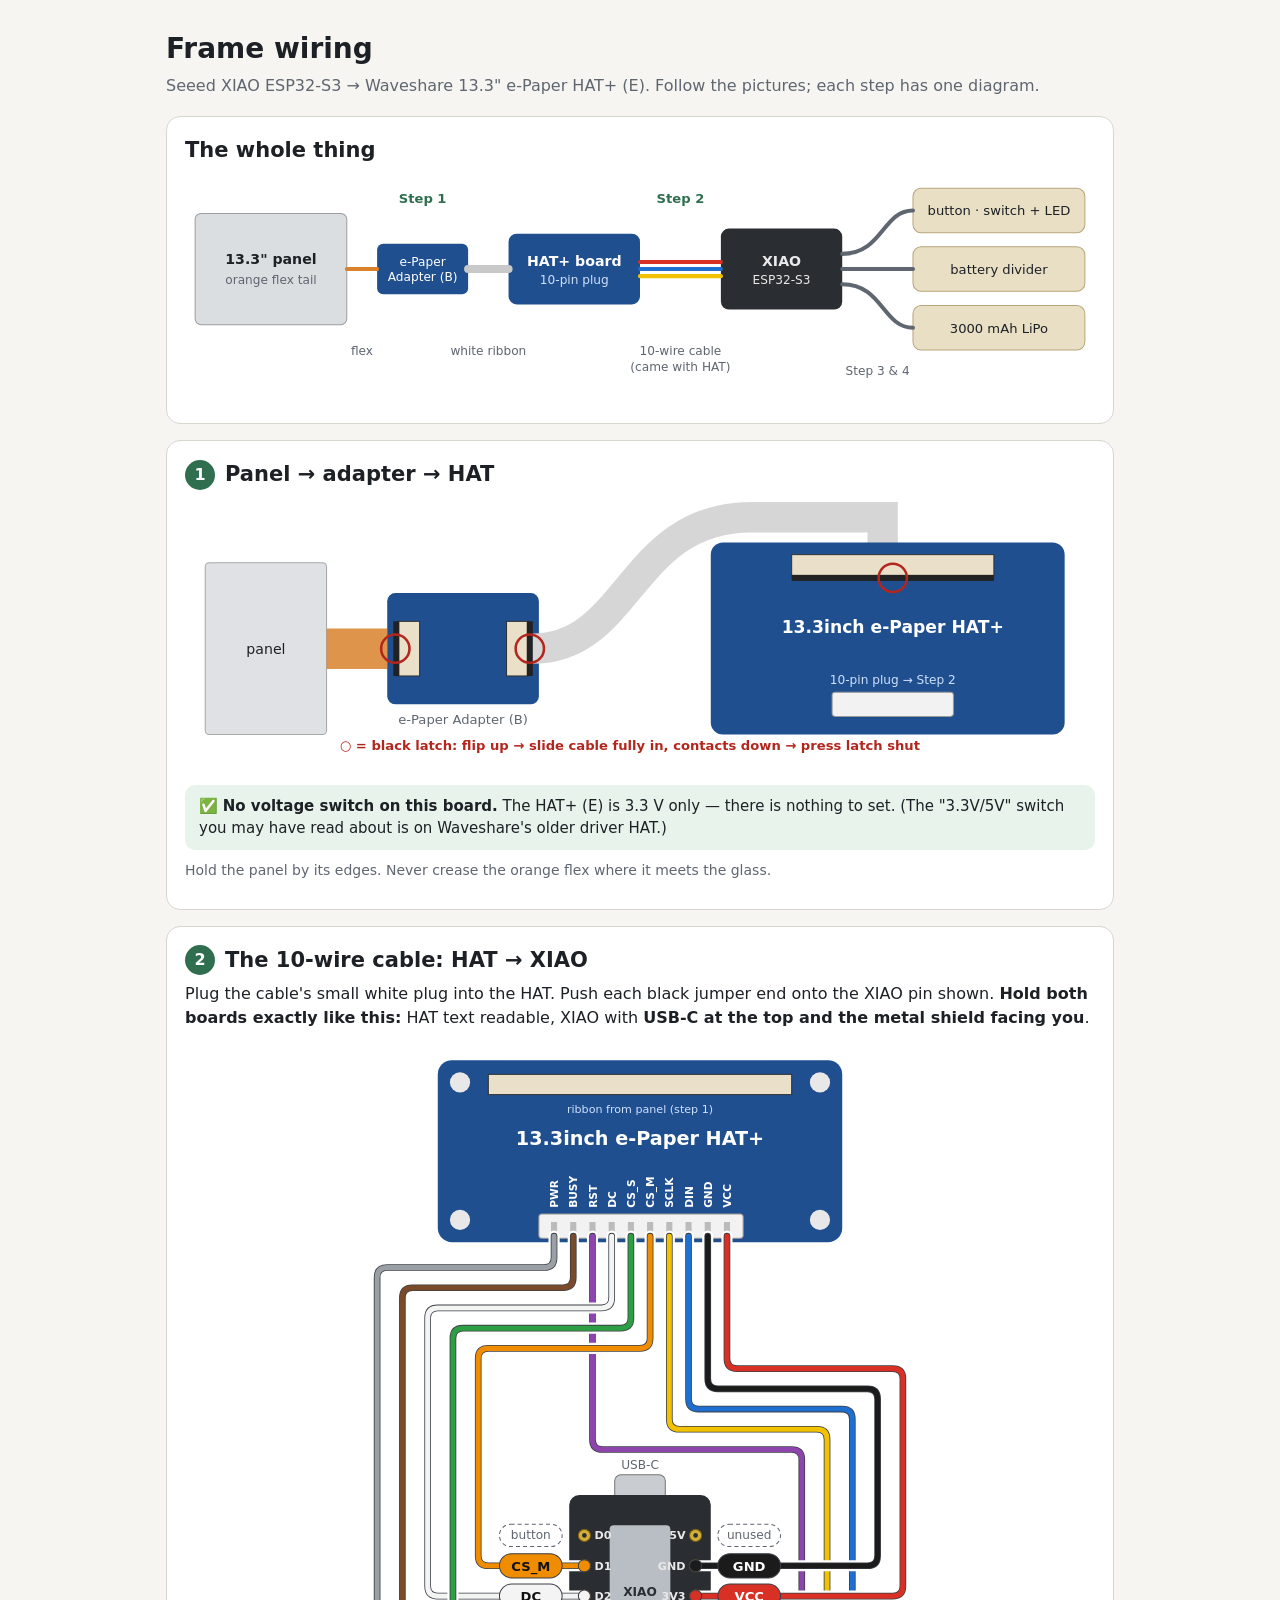
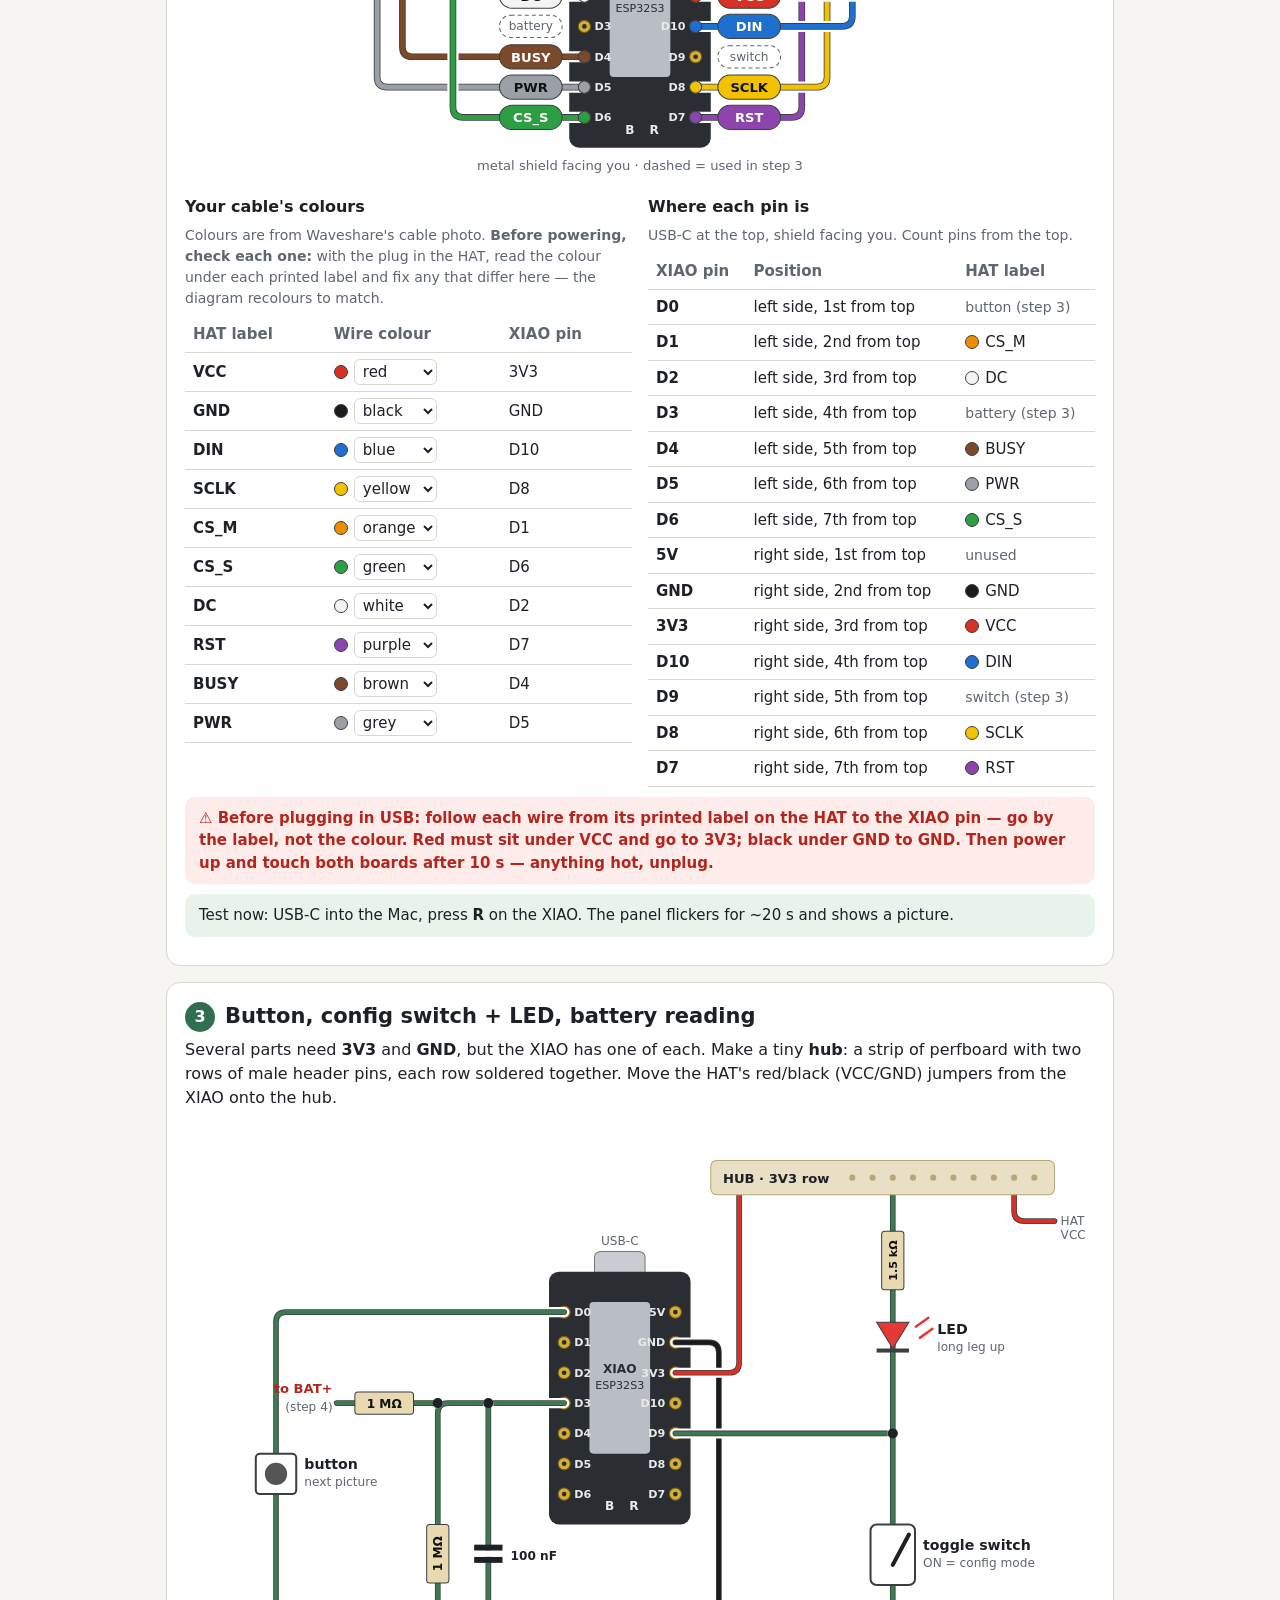
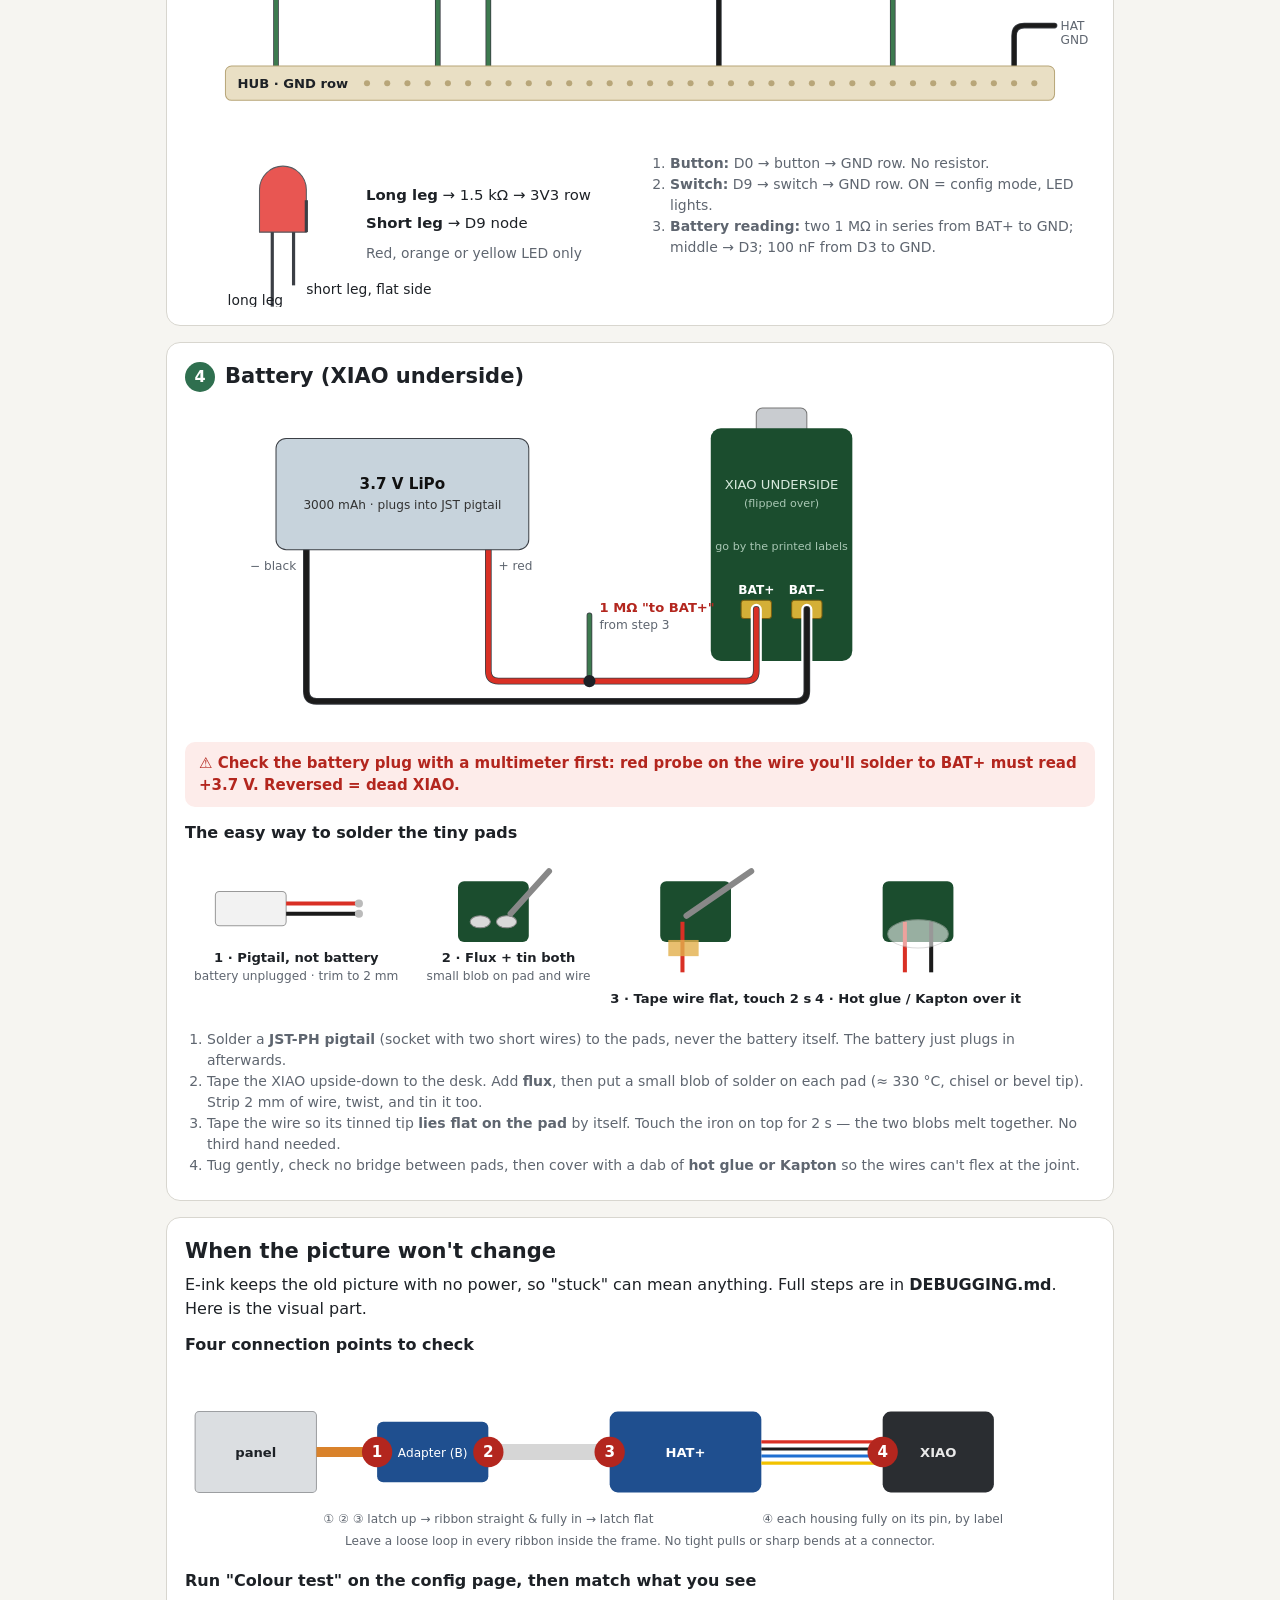
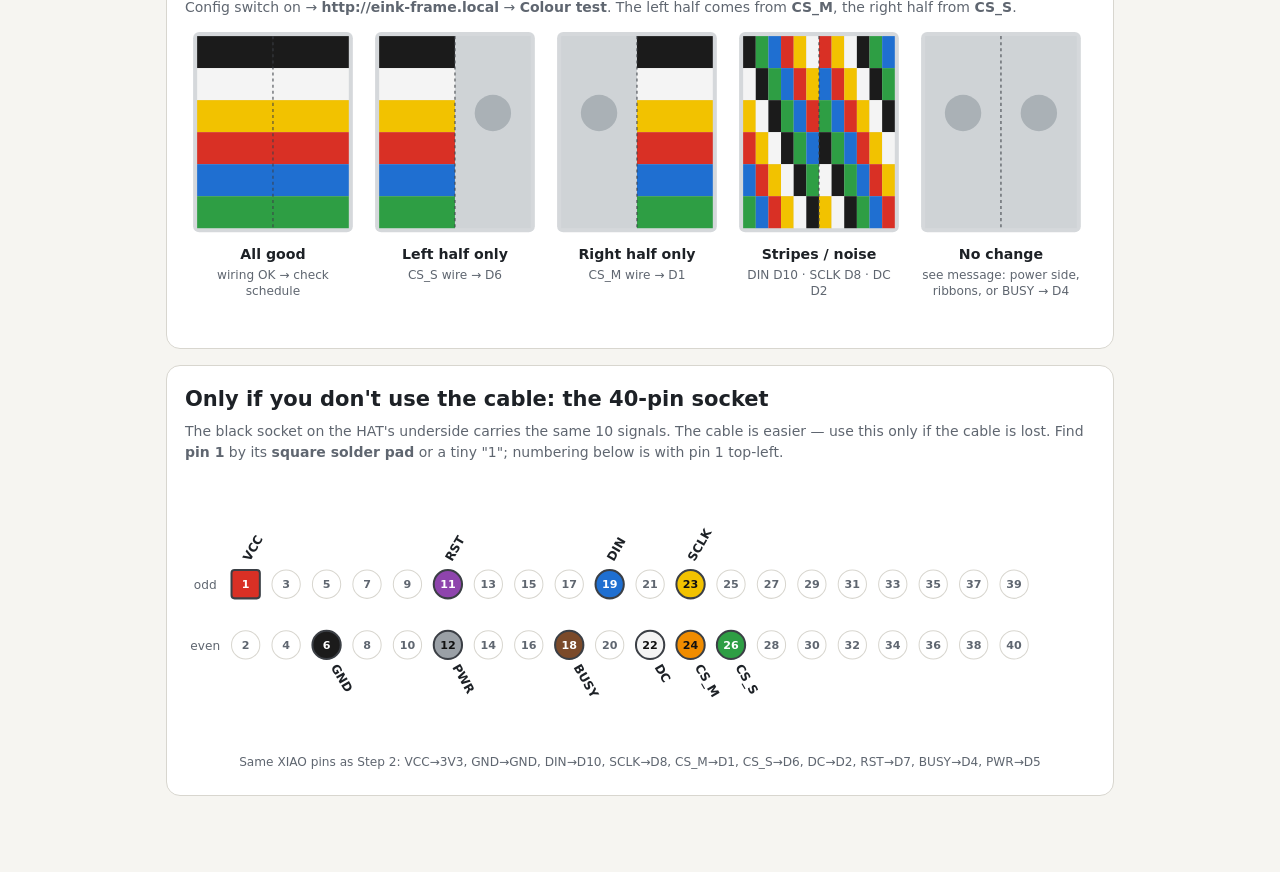
==== wiring.html @ 09414648 "Add firmware and guides to the repository The repository now holds the whole project: the ESP32-S3 f" ====
<!doctype html>
<html lang="en">
<head>
<meta charset="utf-8">
<meta name="viewport" content="width=device-width, initial-scale=1">
<title>Frame Wiring Guide</title>
<style>
:root{
  --bg:#f6f5f1; --card:#fff; --text:#1d2126; --muted:#5f6670; --line:#d8d6cf;
  --pcb:#2a2d31; --pcbtext:#e9e9e9; --hat:#1f4f8f; --hatline:#5d8ccc; --shield:#b9bec4;
  --halo:#fff; --edge:#3b3f45; --accent:#2f6f4f; --warn:#b3261e; --warnbg:#fdecea; --okbg:#e8f3ec;
  --hub:#e9dfc4; --hubline:#b8a679;
}
@media (prefers-color-scheme:dark){:root:not([data-theme="light"]){
  --bg:#141619; --card:#1d2024; --text:#e8e6e1; --muted:#a1a7ae; --line:#353a40;
  --pcb:#0e0f11; --pcbtext:#d8d8d8; --hat:#1c4a86; --hatline:#6f9bd6; --shield:#8f959c;
  --halo:#1d2024; --edge:#c9ccd1; --accent:#79c79a; --warn:#f2a49d; --warnbg:#3a1f1d; --okbg:#1c2e23;
  --hub:#3a3426; --hubline:#8a7b55;
}}
*{box-sizing:border-box}
body{margin:0;background:var(--bg);color:var(--text);font:16px/1.5 system-ui,-apple-system,"Segoe UI",sans-serif}
main{max-width:980px;margin:0 auto;padding:20px 16px 60px}
h1{font-size:28px;margin:8px 0 4px}
h2{font-size:21px;margin:0 0 6px;display:flex;gap:10px;align-items:center}
.step{display:inline-grid;place-items:center;width:30px;height:30px;border-radius:50%;background:var(--accent);color:var(--card);font-size:16px;flex:none}
.lead{color:var(--muted);margin:0 0 18px}
section{background:var(--card);border:1px solid var(--line);border-radius:14px;padding:18px;margin:16px 0}
section>p{margin:4px 0 10px}
svg{width:100%;height:auto;display:block}
svg text{font-family:inherit}
.note{border-radius:10px;padding:10px 14px;margin:10px 0;font-size:15px}
.ok{background:var(--okbg)}
.warn{background:var(--warnbg);color:var(--warn);font-weight:600}
table{border-collapse:collapse;width:100%;font-size:15px}
th,td{text-align:left;padding:6px 8px;border-bottom:1px solid var(--line)}
th{color:var(--muted);font-weight:600}
.sw{display:inline-block;width:14px;height:14px;border-radius:50%;vertical-align:-2px;margin-right:6px;border:1px solid var(--edge)}
select{font:inherit;color:inherit;background:var(--card);border:1px solid var(--line);border-radius:6px;padding:2px 4px}
.grid2{display:grid;grid-template-columns:1fr 1fr;gap:16px}
@media (max-width:720px){.grid2{grid-template-columns:1fr}}
.small{font-size:14px;color:var(--muted)}
ol{margin:6px 0;padding-left:22px}
.pos{white-space:nowrap}
</style>
</head>
<body><main>

<h1>Frame wiring</h1>
<p class="lead">Seeed XIAO ESP32-S3 → Waveshare 13.3" e-Paper HAT+ (E). Follow the pictures; each step has one diagram.</p>

<!-- ============ OVERVIEW ============ -->
<section>
<h2>The whole thing</h2>
<svg viewBox="0 0 900 230" role="img" aria-label="Block diagram: panel, adapter, ribbon, HAT, cable, XIAO, extras, battery">
  <g font-size="14" text-anchor="middle">
    <rect x="10" y="40" width="150" height="110" rx="6" fill="var(--shield)" opacity=".5" stroke="var(--edge)"/>
    <text x="85" y="90" fill="var(--text)" font-weight="600">13.3" panel</text>
    <text x="85" y="110" fill="var(--muted)" font-size="12">orange flex tail</text>
    <rect x="190" y="70" width="90" height="50" rx="6" fill="var(--hat)"/>
    <text x="235" y="92" fill="#fff" font-size="12">e-Paper</text><text x="235" y="107" fill="#fff" font-size="12">Adapter (B)</text>
    <rect x="320" y="60" width="130" height="70" rx="8" fill="var(--hat)"/>
    <text x="385" y="92" fill="#fff" font-weight="600">HAT+ board</text>
    <text x="385" y="110" fill="#cfe0ff" font-size="12">10-pin plug</text>
    <rect x="530" y="55" width="120" height="80" rx="8" fill="var(--pcb)"/>
    <text x="590" y="92" fill="var(--pcbtext)" font-weight="600">XIAO</text>
    <text x="590" y="110" fill="var(--pcbtext)" font-size="12">ESP32-S3</text>
    <rect x="720" y="15" width="170" height="44" rx="8" fill="var(--hub)" stroke="var(--hubline)"/>
    <text x="805" y="42" fill="var(--text)" font-size="13">button · switch + LED</text>
    <rect x="720" y="73" width="170" height="44" rx="8" fill="var(--hub)" stroke="var(--hubline)"/>
    <text x="805" y="100" fill="var(--text)" font-size="13">battery divider</text>
    <rect x="720" y="131" width="170" height="44" rx="8" fill="var(--hub)" stroke="var(--hubline)"/>
    <text x="805" y="158" fill="var(--text)" font-size="13">3000 mAh LiPo</text>
  </g>
  <g stroke-width="4" fill="none" stroke-linecap="round">
    <path d="M160 95 H190" stroke="#d9822b"/>
    <path d="M280 95 H320" stroke="#c9c9c9" stroke-width="8"/>
    <path d="M450 88 H530" stroke="#d93025"/><path d="M450 95 H530" stroke="#1f6fd1"/><path d="M450 102 H530" stroke="#f2c200"/>
    <path d="M650 80 C690 80 690 37 720 37" stroke="var(--muted)"/>
    <path d="M650 95 H720" stroke="var(--muted)"/>
    <path d="M650 110 C690 110 690 153 720 153" stroke="var(--muted)"/>
  </g>
  <g font-size="12" fill="var(--muted)" text-anchor="middle">
    <text x="175" y="180">flex</text><text x="300" y="180">white ribbon</text>
    <text x="490" y="180">10-wire cable</text><text x="490" y="196">(came with HAT)</text>
    <text x="685" y="200">Step 3 &amp; 4</text>
  </g>
  <g font-size="13" fill="var(--accent)" font-weight="600" text-anchor="middle">
    <text x="235" y="30">Step 1</text><text x="490" y="30">Step 2</text>
  </g>
</svg>
</section>

<!-- ============ STEP 1 ============ -->
<section>
<h2><span class="step">1</span>Panel → adapter → HAT</h2>
<svg viewBox="0 -25 900 275" role="img" aria-label="Ribbon connections and latch">
  <!-- panel tail -->
  <rect x="20" y="40" width="120" height="170" rx="4" fill="var(--shield)" opacity=".45" stroke="var(--edge)"/>
  <text x="80" y="130" text-anchor="middle" font-size="14" fill="var(--text)">panel</text>
  <path d="M140 105 h60 v40 h-60" fill="#d9822b" opacity=".85"/>
  <!-- adapter -->
  <rect x="200" y="70" width="150" height="110" rx="8" fill="var(--hat)"/>
  <rect x="210" y="98" width="22" height="54" fill="#eadfc8" stroke="#333"/><rect x="206" y="98" width="6" height="54" fill="#222"/>
  <rect x="318" y="98" width="22" height="54" fill="#eadfc8" stroke="#333"/><rect x="338" y="98" width="6" height="54" fill="#222"/>
  <text x="275" y="200" text-anchor="middle" font-size="13" fill="var(--muted)">e-Paper Adapter (B)</text>
  <!-- ribbon -->
  <path d="M344 125 C440 125 440 -5 560 -5 H690 V34" stroke="#d6d6d6" stroke-width="30" fill="none"/>
  
  <!-- HAT -->
  <rect x="520" y="20" width="350" height="190" rx="12" fill="var(--hat)"/>
  <rect x="600" y="32" width="200" height="22" fill="#eadfc8" stroke="#333"/><rect x="600" y="52" width="200" height="6" fill="#222"/>
  <text x="700" y="110" text-anchor="middle" fill="#fff" font-size="17" font-weight="600">13.3inch e-Paper HAT+</text>
  <rect x="640" y="168" width="120" height="24" rx="3" fill="#f2f2f2" stroke="#999"/>
  <text x="700" y="160" text-anchor="middle" fill="#cfe0ff" font-size="12">10-pin plug → Step 2</text>
  <!-- callouts -->
  <g font-size="13" fill="var(--text)">
    <circle cx="208" cy="125" r="14" fill="none" stroke="var(--warn)" stroke-width="2.5"/>
    <circle cx="341" cy="125" r="14" fill="none" stroke="var(--warn)" stroke-width="2.5"/>
    <circle cx="700" cy="55" r="14" fill="none" stroke="var(--warn)" stroke-width="2.5"/>
    <text x="440" y="225" text-anchor="middle" fill="var(--warn)" font-weight="600">○ = black latch: flip up → slide cable fully in, contacts down → press latch shut</text>
  </g>
</svg>
<div class="note ok">✅ <b>No voltage switch on this board.</b> The HAT+ (E) is 3.3 V only — there is nothing to set. (The "3.3V/5V" switch you may have read about is on Waveshare's older driver HAT.)</div>
<p class="small">Hold the panel by its edges. Never crease the orange flex where it meets the glass.</p>
</section>

<!-- ============ STEP 2 ============ -->
<section>
<h2><span class="step">2</span>The 10-wire cable: HAT → XIAO</h2>
<p>Plug the cable's small white plug into the HAT. Push each black jumper end onto the XIAO pin shown. <b>Hold both boards exactly like this:</b> HAT text readable, XIAO with <b>USB-C at the top and the metal shield facing you</b>.</p>
<svg id="main" viewBox="0 0 900 735" role="img" aria-label="Wiring diagram from HAT 10-pin plug to XIAO pins"></svg>

<div class="grid2" style="margin-top:12px">
<div>
<h3 style="margin:0 0 6px;font-size:16px">Your cable's colours</h3>
<p class="small" style="margin:0 0 8px">Colours are from Waveshare's cable photo. <b>Before powering, check each one:</b> with the plug in the HAT, read the colour under each printed label and fix any that differ here — the diagram recolours to match.</p>
<table id="colors"><thead><tr><th>HAT label</th><th>Wire colour</th><th>XIAO pin</th></tr></thead><tbody></tbody></table>
</div>
<div>
<h3 style="margin:0 0 6px;font-size:16px">Where each pin is</h3>
<p class="small" style="margin:0 0 8px">USB-C at the top, shield facing you. Count pins from the top.</p>
<table id="where"><thead><tr><th>XIAO pin</th><th>Position</th><th>HAT label</th></tr></thead><tbody></tbody></table>
</div>
</div>
<div class="note warn">⚠️ Before plugging in USB: follow each wire from its <b>printed label on the HAT</b> to the XIAO pin — go by the label, not the colour. Red must sit under <b>VCC</b> and go to <b>3V3</b>; black under <b>GND</b> to <b>GND</b>. Then power up and touch both boards after 10 s — anything hot, unplug.</div>
<div class="note ok">Test now: USB-C into the Mac, press <b>R</b> on the XIAO. The panel flickers for ~20 s and shows a picture.</div>
</section>

<!-- ============ STEP 3 ============ -->
<section>
<h2><span class="step">3</span>Button, config switch + LED, battery reading</h2>
<p>Several parts need <b>3V3</b> and <b>GND</b>, but the XIAO has one of each. Make a tiny <b>hub</b>: a strip of perfboard with two rows of male header pins, each row soldered together. Move the HAT's red/black (VCC/GND) jumpers from the XIAO onto the hub.</p>
<svg id="extras" viewBox="0 0 900 620" role="img" aria-label="Button, switch, LED and battery divider wiring"></svg>
<div class="grid2">
<svg viewBox="0 0 420 150" role="img" aria-label="LED legs">
  <g transform="translate(40 20)">
    <path d="M30 20 a22 22 0 0 1 44 0 v40 h-44z" fill="#e53935" opacity=".85" stroke="var(--edge)"/>
    <path d="M74 30 v30" stroke="var(--edge)" stroke-width="3"/>
    <path d="M42 60 v70" stroke="var(--edge)" stroke-width="3"/><path d="M62 60 v50" stroke="var(--edge)" stroke-width="3"/>
    <text x="0" y="128" font-size="13" fill="var(--text)">long leg</text>
    <text x="74" y="118" font-size="13" fill="var(--text)">short leg, flat side</text>
    <text x="130" y="30" font-size="14" fill="var(--text)"><tspan font-weight="700">Long leg</tspan> → 1.5 kΩ → 3V3 row</text>
    <text x="130" y="56" font-size="14" fill="var(--text)"><tspan font-weight="700">Short leg</tspan> → D9 node</text>
    <text x="130" y="84" font-size="13" fill="var(--muted)">Red, orange or yellow LED only</text>
  </g>
</svg>
<div class="small">
<ol>
<li><b>Button:</b> D0 → button → GND row. No resistor.</li>
<li><b>Switch:</b> D9 → switch → GND row. ON = config mode, LED lights.</li>
<li><b>Battery reading:</b> two 1 MΩ in series from BAT+ to GND; middle → D3; 100 nF from D3 to GND.</li>
</ol>
</div>
</div>
</section>

<!-- ============ STEP 4 ============ -->
<section>
<h2><span class="step">4</span>Battery (XIAO underside)</h2>
<svg id="battery" viewBox="0 0 900 330" role="img" aria-label="Battery pads on underside"></svg>
<div class="note warn">⚠️ Check the battery plug with a multimeter first: red probe on the wire you'll solder to BAT+ must read +3.7 V. Reversed = dead XIAO.</div>
<h3 style="font-size:16px;margin:14px 0 6px">The easy way to solder the tiny pads</h3>
<svg viewBox="0 0 900 170" role="img" aria-label="Four soldering steps">
  <g font-size="13" text-anchor="middle" fill="var(--text)">
    <!-- 1 pigtail -->
    <rect x="30" y="40" width="70" height="34" rx="4" fill="#f2f2f2" stroke="#999"/>
    <path d="M100 52 H170" stroke="#d93025" stroke-width="4"/><path d="M100 62 H170" stroke="#1b1b1b" stroke-width="4"/>
    <circle cx="172" cy="52" r="4" fill="#bbb"/><circle cx="172" cy="62" r="4" fill="#bbb"/>
    <text x="110" y="110" font-weight="700">1 · Pigtail, not battery</text>
    <text x="110" y="128" fill="var(--muted)" font-size="12">battery unplugged · trim to 2 mm</text>
    <!-- 2 tin -->
    <rect x="270" y="30" width="70" height="60" rx="6" fill="#1b4d2e"/>
    <ellipse cx="292" cy="70" rx="10" ry="6" fill="#d9d9d9" stroke="#888"/><ellipse cx="318" cy="70" rx="10" ry="6" fill="#d9d9d9" stroke="#888"/>
    <path d="M360 20 L322 62" stroke="#888" stroke-width="6" stroke-linecap="round"/>
    <text x="320" y="110" font-weight="700">2 · Flux + tin both</text>
    <text x="320" y="128" fill="var(--muted)" font-size="12">small blob on pad and wire</text>
    <!-- 3 tape + tack -->
    <rect x="470" y="30" width="70" height="60" rx="6" fill="#1b4d2e"/>
    <path d="M492 70 V120" stroke="#d93025" stroke-width="4"/>
    <rect x="478" y="88" width="30" height="16" fill="#e3b04b" opacity=".8"/>
    <path d="M560 20 L496 64" stroke="#888" stroke-width="6" stroke-linecap="round"/>
    <text x="520" y="150" font-weight="700">3 · Tape wire flat, touch 2 s</text>
    <!-- 4 strain relief -->
    <rect x="690" y="30" width="70" height="60" rx="6" fill="#1b4d2e"/>
    <path d="M712 70 V120" stroke="#d93025" stroke-width="4"/><path d="M738 70 V120" stroke="#1b1b1b" stroke-width="4"/>
    <ellipse cx="725" cy="82" rx="30" ry="14" fill="#fff" opacity=".55" stroke="#bbb"/>
    <text x="725" y="150" font-weight="700">4 · Hot glue / Kapton over it</text>
  </g>
</svg>
<ol class="small">
<li>Solder a <b>JST-PH pigtail</b> (socket with two short wires) to the pads, never the battery itself. The battery just plugs in afterwards.</li>
<li>Tape the XIAO upside-down to the desk. Add <b>flux</b>, then put a small blob of solder on each pad (≈ 330 °C, chisel or bevel tip). Strip 2 mm of wire, twist, and tin it too.</li>
<li>Tape the wire so its tinned tip <b>lies flat on the pad</b> by itself. Touch the iron on top for 2 s — the two blobs melt together. No third hand needed.</li>
<li>Tug gently, check no bridge between pads, then cover with a dab of <b>hot glue or Kapton</b> so the wires can't flex at the joint.</li>
</ol>
</section>

<!-- ============ DEBUG ============ -->
<section id="debug">
<h2>When the picture won't change</h2>
<p>E-ink keeps the old picture with no power, so "stuck" can mean anything. Full steps are in <b>DEBUGGING.md</b>. Here is the visual part.</p>

<h3 style="font-size:16px;margin:12px 0 4px">Four connection points to check</h3>
<svg viewBox="0 0 900 190" role="img" aria-label="Connection chain with four numbered check points">
  <g font-size="13" text-anchor="middle">
    <rect x="10" y="50" width="120" height="80" rx="4" fill="var(--shield)" opacity=".5" stroke="var(--edge)"/>
    <text x="70" y="95" fill="var(--text)" font-weight="600">panel</text>
    <path d="M130 90 H190" stroke="#d9822b" stroke-width="10"/>
    <rect x="190" y="60" width="110" height="60" rx="6" fill="var(--hat)"/>
    <text x="245" y="95" fill="#fff" font-size="12">Adapter (B)</text>
    <path d="M300 90 H420" stroke="#d6d6d6" stroke-width="16"/>
    <rect x="420" y="50" width="150" height="80" rx="8" fill="var(--hat)"/>
    <text x="495" y="95" fill="#fff" font-weight="600">HAT+</text>
    <g stroke-width="3"><path d="M570 80 H690" stroke="#d93025"/><path d="M570 87 H690" stroke="#1b1b1b"/><path d="M570 94 H690" stroke="#1f6fd1"/><path d="M570 101 H690" stroke="#f2c200"/></g>
    <rect x="690" y="50" width="110" height="80" rx="8" fill="var(--pcb)"/>
    <text x="745" y="95" fill="var(--pcbtext)" font-weight="600">XIAO</text>
  </g>
  <g font-size="15" font-weight="700" text-anchor="middle" fill="#fff">
    <circle cx="190" cy="90" r="15" fill="var(--warn)"/><text x="190" y="95">1</text>
    <circle cx="300" cy="90" r="15" fill="var(--warn)"/><text x="300" y="95">2</text>
    <circle cx="420" cy="90" r="15" fill="var(--warn)"/><text x="420" y="95">3</text>
    <circle cx="690" cy="90" r="15" fill="var(--warn)"/><text x="690" y="95">4</text>
  </g>
  <g font-size="12" fill="var(--muted)" text-anchor="middle">
    <text x="300" y="160">① ② ③ latch up → ribbon straight &amp; fully in → latch flat</text>
    <text x="690" y="160">④ each housing fully on its pin, by label</text>
    <text x="450" y="182">Leave a loose loop in every ribbon inside the frame. No tight pulls or sharp bends at a connector.</text>
  </g>
</svg>

<h3 style="font-size:16px;margin:16px 0 4px">Run "Colour test" on the config page, then match what you see</h3>
<p class="small" style="margin:0 0 8px">Config switch on → <b>http://eink-frame.local</b> → <b>Colour test</b>. The left half comes from <b>CS_M</b>, the right half from <b>CS_S</b>.</p>
<svg id="testcases" viewBox="0 0 900 300" role="img" aria-label="Colour test outcomes"></svg>
</section>

<!-- ============ 40-pin fallback ============ -->
<section>
<h2>Only if you don't use the cable: the 40-pin socket</h2>
<p class="small">The black socket on the HAT's underside carries the same 10 signals. The cable is easier — use this only if the cable is lost. Find <b>pin 1</b> by its <b>square solder pad</b> or a tiny "1"; numbering below is with pin 1 top-left.</p>
<svg id="gpio" viewBox="0 0 900 300" role="img" aria-label="40-pin header numbering with the 10 used pins"></svg>
</section>

</main>
<script>
const COLORS = {red:'#d93025',black:'#1b1b1b',brown:'#7b4a2a',orange:'#f08c00',yellow:'#f2c200',
  green:'#2e9e44',blue:'#1f6fd1',purple:'#8e44ad',grey:'#9aa0a6',white:'#f4f4f4'};
// HAT plug order left→right as printed on the board
const HAT = ['PWR','BUSY','RST','DC','CS_S','CS_M','SCLK','DIN','GND','VCC'];
const MAP = {PWR:'D5',BUSY:'D4',RST:'D7',DC:'D2',CS_S:'D6',CS_M:'D1',SCLK:'D8',DIN:'D10',GND:'GND',VCC:'3V3'};
const DEFAULT = {VCC:'red',GND:'black',DIN:'blue',SCLK:'yellow',CS_M:'orange',CS_S:'green',DC:'white',RST:'purple',BUSY:'brown',PWR:'grey'};
const LEFT = ['D0','D1','D2','D3','D4','D5','D6'], RIGHT = ['5V','GND','3V3','D10','D9','D8','D7'];
const OTHER = {D0:'button',D3:'battery',D9:'switch','5V':'unused'};
let col = {...DEFAULT};
try{ const s = JSON.parse(localStorage.getItem('wireColors2')||'null'); if(s) col = {...col, ...s}; }catch(e){}

const NS='http://www.w3.org/2000/svg';
function el(parent, tag, attrs, text){ const e=document.createElementNS(NS,tag);
  for(const k in attrs) e.setAttribute(k, attrs[k]); if(text!=null) e.textContent=text; parent.appendChild(e); return e; }
function rounded(pts, r=10){ let d=`M${pts[0][0]} ${pts[0][1]}`;
  for(let i=1;i<pts.length-1;i++){ const [x0,y0]=pts[i-1],[x1,y1]=pts[i],[x2,y2]=pts[i+1];
    const a=Math.min(r,Math.hypot(x1-x0,y1-y0)/2), b=Math.min(r,Math.hypot(x2-x1,y2-y1)/2);
    const ux=Math.sign(x1-x0),uy=Math.sign(y1-y0),vx=Math.sign(x2-x1),vy=Math.sign(y2-y1);
    d+=` L${x1-ux*a} ${y1-uy*a} Q${x1} ${y1} ${x1+vx*b} ${y1+vy*b}`; }
  const l=pts[pts.length-1]; return d+` L${l[0]} ${l[1]}`; }
function wire(g, pts, color, w=5){ const d=rounded(pts);
  el(g,'path',{d,stroke:'var(--halo)','stroke-width':w+6,fill:'none','stroke-linejoin':'round','stroke-linecap':'round'});
  el(g,'path',{d,stroke:'var(--edge)','stroke-width':w+1.6,fill:'none','stroke-linejoin':'round','stroke-linecap':'round'});
  el(g,'path',{d,stroke:color,'stroke-width':w,fill:'none','stroke-linejoin':'round','stroke-linecap':'round'}); }
function pill(g, x, y, text, fill, w=70){ const dark = ['black','brown','blue','purple','green','red'].includes(fill);
  const c = COLORS[fill]||fill;
  el(g,'rect',{x:x-w/2,y:y-12,width:w,height:24,rx:12,fill:c,stroke:'var(--edge)','stroke-width':1});
  el(g,'text',{x,y:y+5,'text-anchor':'middle','font-size':13,'font-weight':700,fill:dark?'#fff':'#111'},text); }
function ghost(g, x, y, text, w=118){
  el(g,'rect',{x:x-w/2,y:y-11,width:w,height:22,rx:11,fill:'none',stroke:'var(--muted)','stroke-dasharray':'4 3'});
  el(g,'text',{x,y:y+4,'text-anchor':'middle','font-size':12,fill:'var(--muted)'},text); }

// Draw a XIAO (top view). Returns pin coordinates.
function xiao(g, x, y, opts={}){
  const W=140,H=250, rowY=i=>y+40+i*30, lx=x+15, rx=x+W-15;
  el(g,'rect',{x:x+45,y:y-20,width:50,height:30,rx:6,fill:'#c9ccd0',stroke:'#777'});
  el(g,'text',{x:x+70,y:y-26,'text-anchor':'middle','font-size':12,fill:'var(--muted)'},'USB-C');
  el(g,'rect',{x,y,width:W,height:H,rx:10,fill:'var(--pcb)'});
  el(g,'rect',{x:x+40,y:y+30,width:60,height:150,rx:4,fill:'var(--shield)'});
  el(g,'text',{x:x+70,y:y+100,'text-anchor':'middle','font-size':12,'font-weight':700,fill:'#2a2d31'},'XIAO');
  el(g,'text',{x:x+70,y:y+116,'text-anchor':'middle','font-size':11,fill:'#2a2d31'},'ESP32S3');
  el(g,'text',{x:x+60,y:y+H-14,'text-anchor':'middle','font-size':12,'font-weight':700,fill:'var(--pcbtext)'},'B');
  el(g,'text',{x:x+84,y:y+H-14,'text-anchor':'middle','font-size':12,'font-weight':700,fill:'var(--pcbtext)'},'R');
  const P={};
  LEFT.forEach((n,i)=>{ P[n]=[lx,rowY(i)]; });
  RIGHT.forEach((n,i)=>{ P[n]=[rx,rowY(i)]; });
  for(const n in P){ const [px,py]=P[n];
    el(g,'circle',{cx:px,cy:py,r:6,fill:'#d4af37',stroke:'#7a5e10'});
    el(g,'circle',{cx:px,cy:py,r:2.3,fill:'var(--pcb)'});
    const left = px<x+W/2;
    el(g,'text',{x:left?px+10:px-10,y:py+4,'text-anchor':left?'start':'end','font-size':11,fill:'var(--pcbtext)','font-weight':600},n); }
  return P; }

function drawMain(){
  const svg=document.getElementById('main'); svg.innerHTML='';
  // HAT
  el(svg,'rect',{x:250,y:20,width:400,height:180,rx:14,fill:'var(--hat)'});
  for(const [cx,cy] of [[272,42],[628,42],[272,178],[628,178]]) el(svg,'circle',{cx,cy,r:10,fill:'#e8e8e8'});
  el(svg,'rect',{x:300,y:34,width:300,height:20,fill:'#eadfc8',stroke:'#333'});
  el(svg,'text',{x:450,y:72,'text-anchor':'middle','font-size':11,fill:'#cfe0ff'},'ribbon from panel (step 1)');
  el(svg,'text',{x:450,y:104,'text-anchor':'middle','font-size':19,'font-weight':700,fill:'#fff'},'13.3inch e-Paper HAT+');
  const px=i=>365+i*19;
  el(svg,'rect',{x:350,y:172,width:202,height:24,rx:3,fill:'#f2f2f2',stroke:'#999'});
  HAT.forEach((n,i)=>{ el(svg,'text',{x:0,y:0,transform:`translate(${px(i)+4} 166) rotate(-90)`,'font-size':10.5,fill:'#fff','font-weight':600},n);
    el(svg,'rect',{x:px(i)-3,y:180,width:6,height:12,fill:'#bbb'}); });
  // XIAO
  const P = xiao(svg, 380, 450);
  // lanes: [hatIndex, laneY, laneX]
  const L = {PWR:[225,190],BUSY:[245,215],DC:[265,240],CS_S:[285,265],CS_M:[305,290],
             VCC:[325,710],GND:[345,685],DIN:[365,660],SCLK:[385,635],RST:[405,610]};
  const g=el(svg,'g',{});
  HAT.forEach((n,i)=>{ const [ly,lx]=L[n], [tx,ty]=P[MAP[n]], x0=px(i);
    wire(g,[[x0,194],[x0,ly],[lx,ly],[lx,ty],[tx,ty]], COLORS[col[n]]); });
  // pin-end dots and labels
  HAT.forEach(n=>{ const [tx,ty]=P[MAP[n]], left=tx<450;
    el(svg,'circle',{cx:tx,cy:ty,r:6,fill:COLORS[col[n]],stroke:'var(--edge)'});
    pill(svg, left?342:558, ty, n, col[n], 62); });
  for(const n in OTHER){ const [tx,ty]=P[n]; const left=tx<450;
    ghost(svg, left?342:558, ty, OTHER[n], 62); }
  el(svg,'text',{x:450,y:722,'text-anchor':'middle','font-size':13,fill:'var(--muted)'},'metal shield facing you · dashed = used in step 3');
}

function drawExtras(){
  const svg=document.getElementById('extras'); svg.innerHTML='';
  const P = xiao(svg, 360, 150);
  const g=el(svg,'g',{});
  // hub rails
  el(svg,'rect',{x:40,y:540,width:820,height:34,rx:6,fill:'var(--hub)',stroke:'var(--hubline)'});
  el(svg,'text',{x:52,y:562,'font-size':13,'font-weight':700,fill:'var(--text)'},'HUB · GND row');
  el(svg,'rect',{x:520,y:40,width:340,height:34,rx:6,fill:'var(--hub)',stroke:'var(--hubline)'});
  el(svg,'text',{x:532,y:62,'font-size':13,'font-weight':700,fill:'var(--text)'},'HUB · 3V3 row');
  for(let x=180;x<=840;x+=20) el(svg,'circle',{cx:x,cy:557,r:3,fill:'var(--hubline)'});
  for(let x=660;x<=840;x+=20) el(svg,'circle',{cx:x,cy:57,r:3,fill:'var(--hubline)'});
  const K='#3d7a4f', R='#d93025', B='#1b1b1b';
  // XIAO GND -> GND row ; XIAO 3V3 -> 3V3 row
  wire(g,[[P.GND[0],P.GND[1]],[528,P.GND[1]],[528,557]],B,4);
  wire(g,[[P['3V3'][0],P['3V3'][1]],[548,P['3V3'][1]],[548,57]],R,4);
  // HAT VCC/GND jumpers onto the hub
  wire(g,[[860,100],[820,100],[820,57]],COLORS[col.VCC],4); el(svg,'text',{x:866,y:104,'font-size':12,fill:'var(--muted)'},'HAT');
  el(svg,'text',{x:866,y:118,'font-size':12,fill:'var(--muted)'},'VCC');
  wire(g,[[860,500],[820,500],[820,557]],COLORS[col.GND],4); el(svg,'text',{x:866,y:504,'font-size':12,fill:'var(--muted)'},'HAT');
  el(svg,'text',{x:866,y:518,'font-size':12,'fill':'var(--muted)'},'GND');
  // Button on D0
  wire(g,[[P.D0[0],P.D0[1]],[90,P.D0[1]],[90,557]],K,4);
  el(svg,'rect',{x:70,y:330,width:40,height:40,rx:4,fill:'var(--card)',stroke:'var(--edge)','stroke-width':2});
  el(svg,'circle',{cx:90,cy:350,r:11,fill:'#555'});
  el(svg,'text',{x:118,y:345,'font-size':14,'font-weight':700,fill:'var(--text)'},'button');
  el(svg,'text',{x:118,y:362,'font-size':12,fill:'var(--muted)'},'next picture');
  // Divider on D3
  const y3=P.D3[1];
  wire(g,[[P.D3[0],y3],[250,y3],[250,557]],K,4);
  wire(g,[[250,y3],[150,y3]],K,4);
  el(svg,'circle',{cx:250,cy:y3,r:5,fill:'var(--text)'});
  el(svg,'rect',{x:168,y:y3-11,width:58,height:22,rx:3,fill:'#e8d9b0',stroke:'var(--edge)'});
  el(svg,'text',{x:197,y:y3+5,'text-anchor':'middle','font-size':12,'font-weight':700,fill:'#111'},'1 MΩ');
  el(svg,'text',{x:146,y:y3-10,'text-anchor':'end','font-size':13,'font-weight':700,fill:'var(--warn)'},'to BAT+');
  el(svg,'text',{x:146,y:y3+8,'text-anchor':'end','font-size':12,fill:'var(--muted)'},'(step 4)');
  el(svg,'rect',{x:239,y:400,width:22,height:58,rx:3,fill:'#e8d9b0',stroke:'var(--edge)'});
  el(svg,'text',{x:0,y:0,transform:'translate(254 429) rotate(-90)','text-anchor':'middle','font-size':12,'font-weight':700,fill:'#111'},'1 MΩ');
  wire(g,[[300,y3],[300,557]],K,4);
  el(svg,'circle',{cx:300,cy:y3,r:5,fill:'var(--text)'});
  el(svg,'rect',{x:286,y:420,width:28,height:6,fill:'var(--text)'});
  el(svg,'rect',{x:286,y:432,width:28,height:6,fill:'var(--text)'});
  el(svg,'rect',{x:283,y:426,width:34,height:6,fill:'var(--halo)'});
  el(svg,'text',{x:322,y:435,'font-size':12,'font-weight':700,fill:'var(--text)'},'100 nF');
  // Config switch + LED on D9
  const y9=P.D9[1];
  wire(g,[[P.D9[0],y9],[700,y9]],K,4);
  wire(g,[[700,57],[700,557]],K,4);
  el(svg,'circle',{cx:700,cy:y9,r:5,fill:'var(--text)'});
  // resistor 1.5k
  el(svg,'rect',{x:689,y:110,width:22,height:58,rx:3,fill:'#e8d9b0',stroke:'var(--edge)'});
  el(svg,'text',{x:0,y:0,transform:'translate(704 139) rotate(-90)','text-anchor':'middle','font-size':11,'font-weight':700,fill:'#111'},'1.5 kΩ');
  // LED symbol (pointing down: anode top)
  el(svg,'path',{d:'M684 200 L716 200 L700 226 Z',fill:'#e53935',stroke:'var(--edge)'});
  el(svg,'rect',{x:684,y:226,width:32,height:4,fill:'var(--edge)'});
  el(svg,'path',{d:'M722 205 l14 -10 M726 216 l14 -10',stroke:'#e53935','stroke-width':2.5});
  el(svg,'text',{x:744,y:212,'font-size':14,'font-weight':700,fill:'var(--text)'},'LED');
  el(svg,'text',{x:744,y:228,'font-size':12,fill:'var(--muted)'},'long leg up');
  // switch
  el(svg,'rect',{x:678,y:400,width:44,height:60,rx:6,fill:'var(--card)',stroke:'var(--edge)','stroke-width':2});
  el(svg,'path',{d:'M700 440 L716 410',stroke:'var(--text)','stroke-width':4,'stroke-linecap':'round'});
  el(svg,'text',{x:730,y:425,'font-size':14,'font-weight':700,fill:'var(--text)'},'toggle switch');
  el(svg,'text',{x:730,y:442,'font-size':12,fill:'var(--muted)'},'ON = config mode');
}

function drawBattery(){
  const svg=document.getElementById('battery'); svg.innerHTML='';
  const x=520,y=30;
  el(svg,'rect',{x:x+45,y:y-20,width:50,height:30,rx:6,fill:'#c9ccd0',stroke:'#777'});
  el(svg,'rect',{x,y,width:140,height:230,rx:10,fill:'#1b4d2e'});
  el(svg,'text',{x:x+70,y:y+60,'text-anchor':'middle','font-size':13,fill:'#d6e9dc'},'XIAO UNDERSIDE');
  el(svg,'text',{x:x+70,y:y+78,'text-anchor':'middle','font-size':11,fill:'#a9c7b4'},'(flipped over)');
  el(svg,'rect',{x:x+30,y:y+170,width:30,height:18,rx:3,fill:'#d4af37',stroke:'#7a5e10'});
  el(svg,'rect',{x:x+80,y:y+170,width:30,height:18,rx:3,fill:'#d4af37',stroke:'#7a5e10'});
  el(svg,'text',{x:x+45,y:y+164,'text-anchor':'middle','font-size':12,'font-weight':700,fill:'#fff'},'BAT+');
  el(svg,'text',{x:x+95,y:y+164,'text-anchor':'middle','font-size':12,'font-weight':700,fill:'#fff'},'BAT−');
  const g=el(svg,'g',{});
  // JST socket (pigtail) between battery and pads
  wire(g,[[x+45,y+179],[x+45,280],[300,280],[300,150]],'#d93025',5);
  wire(g,[[x+95,y+179],[x+95,300],[120,300],[120,150]],'#1b1b1b',5);
  el(svg,'rect',{x:90,y:40,width:250,height:110,rx:10,fill:'#c7d3dc',stroke:'var(--edge)'});
  el(svg,'text',{x:215,y:90,'text-anchor':'middle','font-size':15,'font-weight':700,fill:'#111'},'3.7 V LiPo');
  el(svg,'text',{x:215,y:110,'text-anchor':'middle','font-size':12,fill:'#333'},'3000 mAh · plugs into JST pigtail');
  el(svg,'text',{x:110,y:170,'text-anchor':'end','font-size':12,fill:'var(--muted)'},'− black');
  el(svg,'text',{x:310,y:170,'font-size':12,fill:'var(--muted)'},'+ red');
  // divider top joins the + wire
  el(svg,'circle',{cx:400,cy:280,r:6,fill:'var(--text)'});
  wire(g,[[400,280],[400,215]],'#3d7a4f',4);
  el(svg,'text',{x:410,y:212,'font-size':13,'font-weight':700,fill:'var(--warn)'},'1 MΩ "to BAT+"');
  el(svg,'text',{x:410,y:228,'font-size':12,fill:'var(--muted)'},'from step 3');
  el(svg,'text',{x:x+70,y:y+120,'text-anchor':'middle','font-size':11,fill:'#a9c7b4'},'go by the printed labels');
}

function drawGpio(){
  const svg=document.getElementById('gpio'); svg.innerHTML='';
  const USE={1:'VCC',6:'GND',11:'RST',12:'PWR',18:'BUSY',19:'DIN',22:'DC',23:'SCLK',24:'CS_M',26:'CS_S'};
  const x0=60, dx=40;
  for(let n=1;n<=40;n++){ const col_=Math.floor((n-1)/2), top=n%2===1;
    const cx=x0+col_*dx, cy=top?110:170, s=USE[n];
    const c=s?COLORS[col[s]]:'var(--card)';
    if(n===1) el(svg,'rect',{x:cx-14,y:cy-14,width:28,height:28,rx:3,fill:c,stroke:'var(--edge)','stroke-width':2});
    else el(svg,'circle',{cx,cy,r:14,fill:c,stroke:s?'var(--edge)':'var(--line)','stroke-width':s?2:1});
    const dark=s&&['black','brown','blue','purple','green','red'].includes(col[s]);
    el(svg,'text',{x:cx,y:cy+4,'text-anchor':'middle','font-size':11,'font-weight':700,fill:s?(dark?'#fff':'#111'):'var(--muted)'},n);
    if(s) el(svg,'text',{x:0,y:0,transform:`translate(${cx+4} ${top?88:192}) rotate(${top?-60:60})`,'text-anchor':top?'start':'start','font-size':12,'font-weight':600,fill:'var(--text)'},s);
  }
  el(svg,'text',{x:20,y:115,'font-size':12,fill:'var(--muted)','text-anchor':'middle'},'odd');
  el(svg,'text',{x:20,y:175,'font-size':12,fill:'var(--muted)','text-anchor':'middle'},'even');
  el(svg,'text',{x:450,y:290,'text-anchor':'middle','font-size':12,fill:'var(--muted)'},'Same XIAO pins as Step 2: VCC→3V3, GND→GND, DIN→D10, SCLK→D8, CS_M→D1, CS_S→D6, DC→D2, RST→D7, BUSY→D4, PWR→D5');
}

function position(pin){ let i=LEFT.indexOf(pin); if(i>=0) return `left side, ${ord(i+1)} from top`;
  i=RIGHT.indexOf(pin); return `right side, ${ord(i+1)} from top`; }
function ord(n){ return n+(['th','st','nd','rd'][n]||'th'); }

function tables(){
  const tb=document.querySelector('#colors tbody'); tb.innerHTML='';
  [...HAT].reverse().forEach(n=>{ const tr=document.createElement('tr');
    const opts=Object.keys(COLORS).map(c=>`<option ${c===col[n]?'selected':''}>${c}</option>`).join('');
    tr.innerHTML=`<td><b>${n}</b></td><td><span class="sw" style="background:${COLORS[col[n]]}"></span><select data-s="${n}">${opts}</select></td><td>${MAP[n]}</td>`;
    tb.appendChild(tr); });
  tb.querySelectorAll('select').forEach(s=>s.onchange=()=>{ col[s.dataset.s]=s.value;
    try{ localStorage.setItem('wireColors2', JSON.stringify(col)); }catch(e){} render(); });
  const wb=document.querySelector('#where tbody'); wb.innerHTML='';
  const rows=[...LEFT,...RIGHT].map(p=>{ const sig=Object.keys(MAP).find(k=>MAP[k]===p);
    return `<tr><td><b>${p}</b></td><td class="pos">${position(p)}</td><td>${sig?`<span class="sw" style="background:${COLORS[col[sig]]}"></span>${sig}`:`<span class="small">${OTHER[p]}${OTHER[p]==='unused'?'':' (step 3)'}</span>`}</td></tr>`; });
  wb.innerHTML=rows.join('');
}
function drawTests(){
  const svg=document.getElementById('testcases'); svg.innerHTML='';
  const BANDS=['#1b1b1b','#f4f4f4','#f2c200','#d93025','#1f6fd1','#2e9e44'];
  const cases=[
    ['full','All good','wiring OK → check schedule'],
    ['left','Left half only','CS_S wire → D6'],
    ['right','Right half only','CS_M wire → D1'],
    ['noise','Stripes / noise','DIN D10 · SCLK D8 · DC D2'],
    ['none','No change','see message: power side, ribbons, or BUSY → D4'],
  ];
  const w=150,h=190,gap=30;
  cases.forEach(([kind,title,hint],i)=>{
    const x=12+i*(w+gap), y=10;
    el(svg,'rect',{x:x-4,y:y-4,width:w+8,height:h+8,rx:6,fill:'var(--shield)',opacity:.6});
    for(let half=0;half<2;half++){
      const hx=x+half*w/2;
      const draw = kind==='full' || kind==='noise' || (kind==='left'&&half===0) || (kind==='right'&&half===1);
      if(!draw){ // old picture: soft grey shapes
        el(svg,'rect',{x:hx,y,width:w/2,height:h,fill:'#cfd3d6'});
        el(svg,'circle',{cx:hx+w/4,cy:y+h*0.4,r:18,fill:'#aab1b6'});
        continue; }
      for(let b=0;b<6;b++){
        if(kind==='noise'){
          for(let s=0;s<6;s++) el(svg,'rect',{x:hx+s*w/12,y:y+b*h/6,width:w/12,height:h/6,fill:BANDS[(b*7+s*5+half*3)%6]});
        } else el(svg,'rect',{x:hx,y:y+b*h/6,width:w/2,height:h/6,fill:BANDS[b]});
      }
    }
    el(svg,'line',{x1:x+w/2,y1:y,x2:x+w/2,y2:y+h,stroke:'var(--edge)','stroke-dasharray':'3 3'});
    el(svg,'text',{x:x+w/2,y:y+h+30,'text-anchor':'middle','font-size':14,'font-weight':700,fill:'var(--text)'},title);
    const words=hint.split(' '), lines=[]; let cur='';
    for(const wd of words){ if((cur+' '+wd).trim().length>24){lines.push(cur.trim());cur=wd;} else cur+=' '+wd; }
    lines.push(cur.trim());
    lines.forEach((ln,j)=>el(svg,'text',{x:x+w/2,y:y+h+50+j*16,'text-anchor':'middle','font-size':12,fill:'var(--muted)'},ln));
  });
}
function render(){ drawMain(); drawExtras(); drawBattery(); drawTests(); drawGpio(); tables(); }
render();
</script>
</body></html>
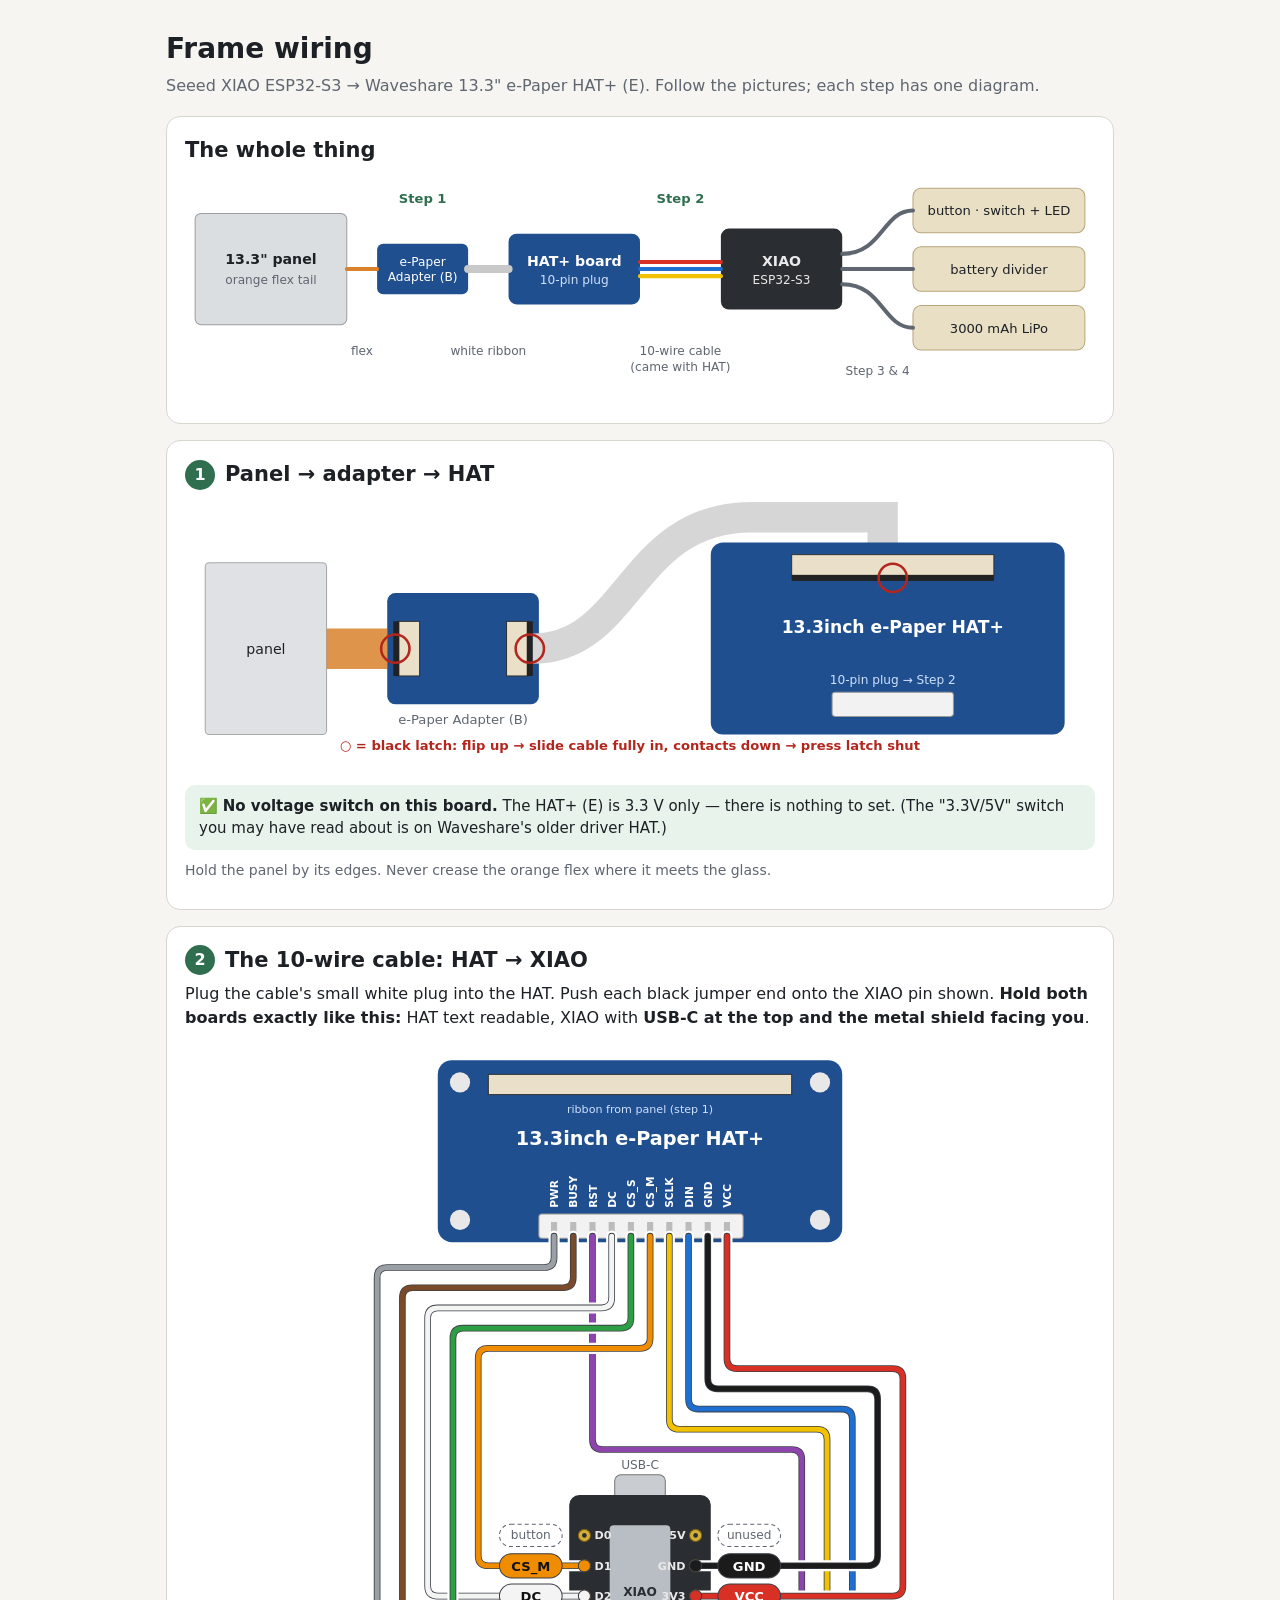
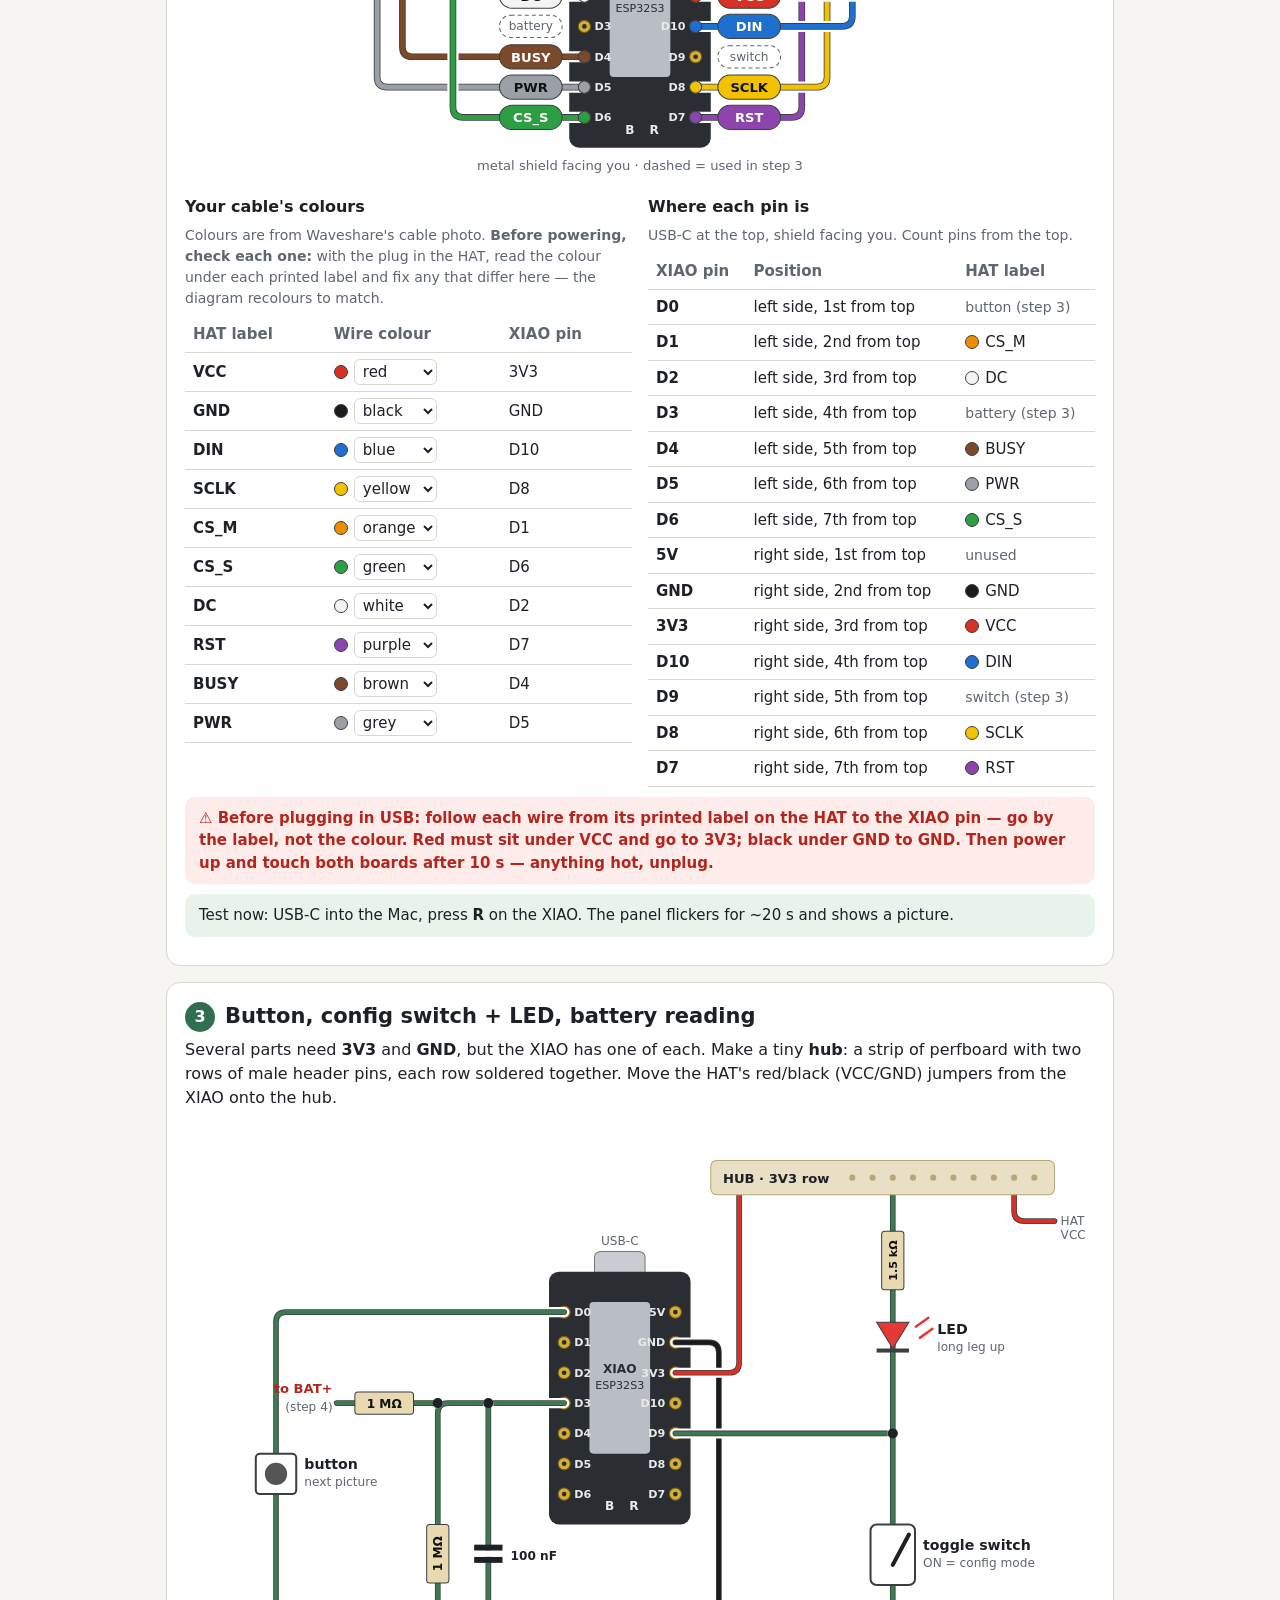
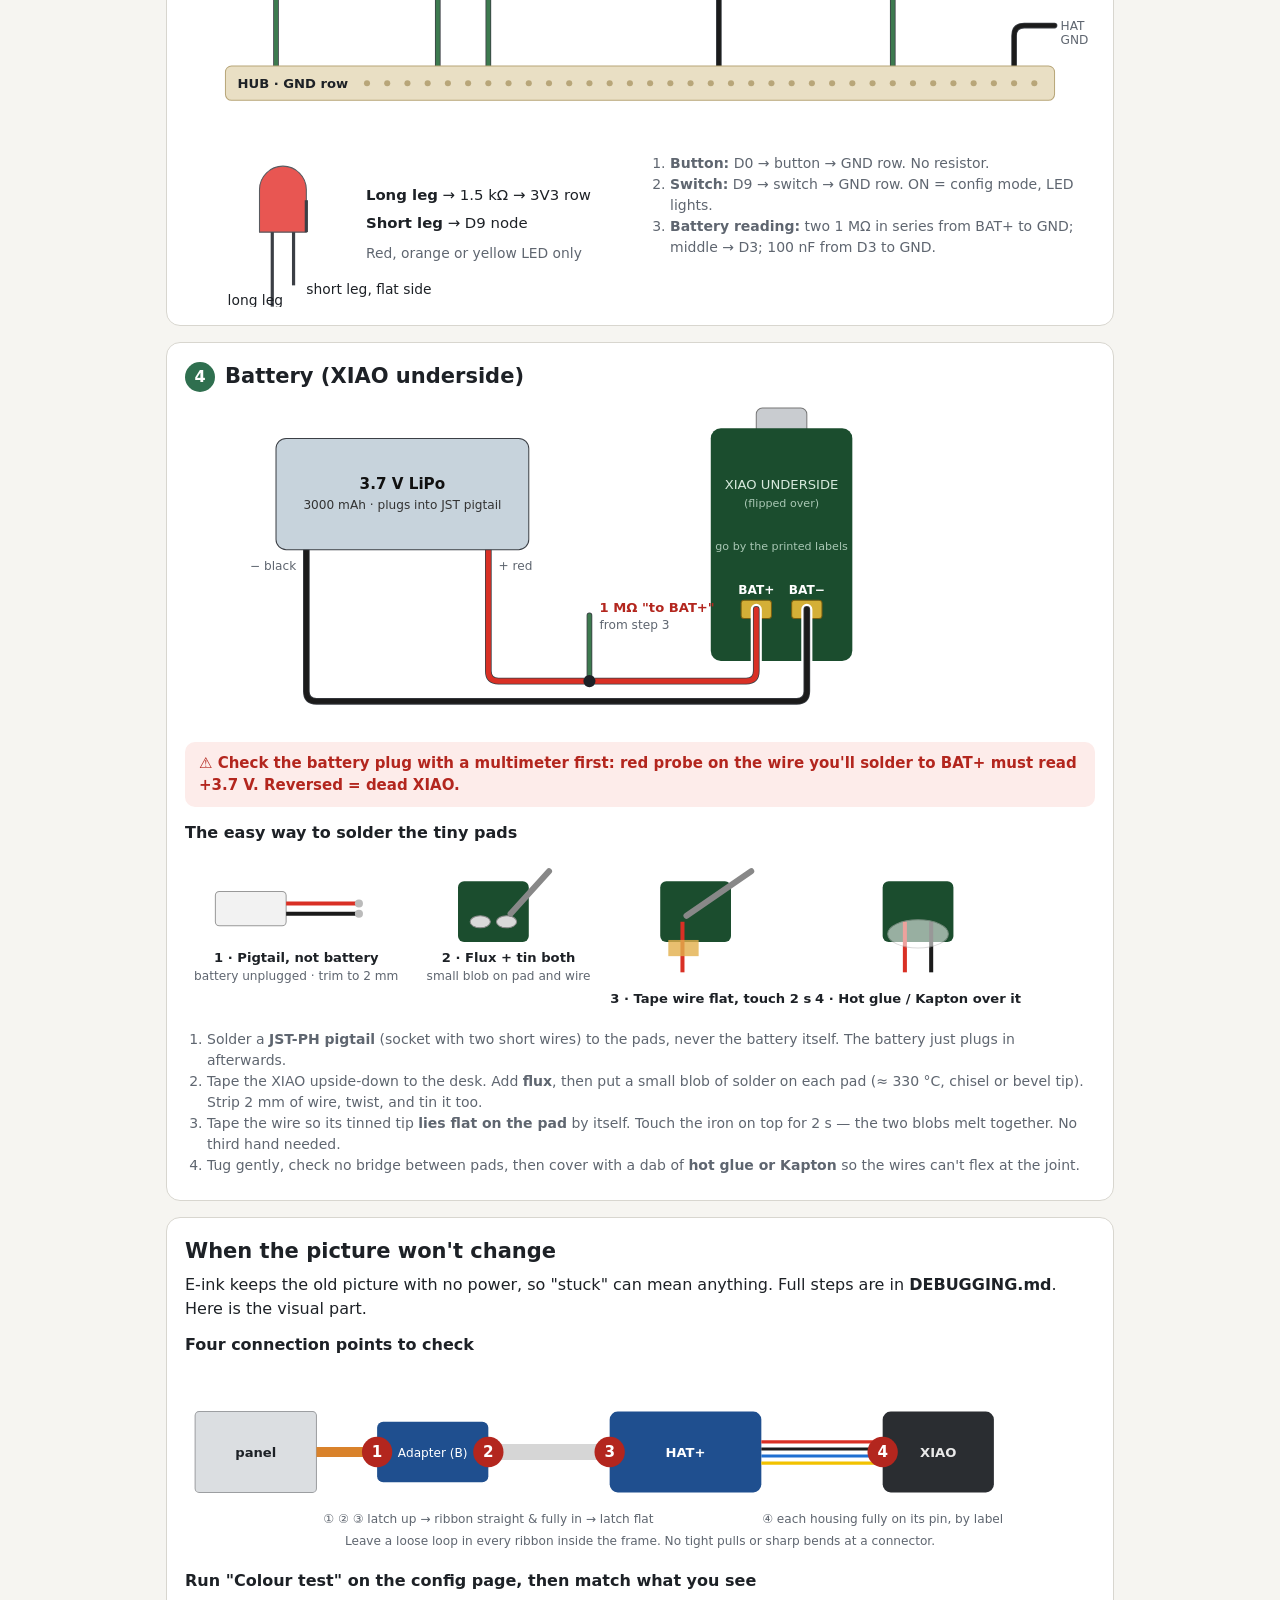
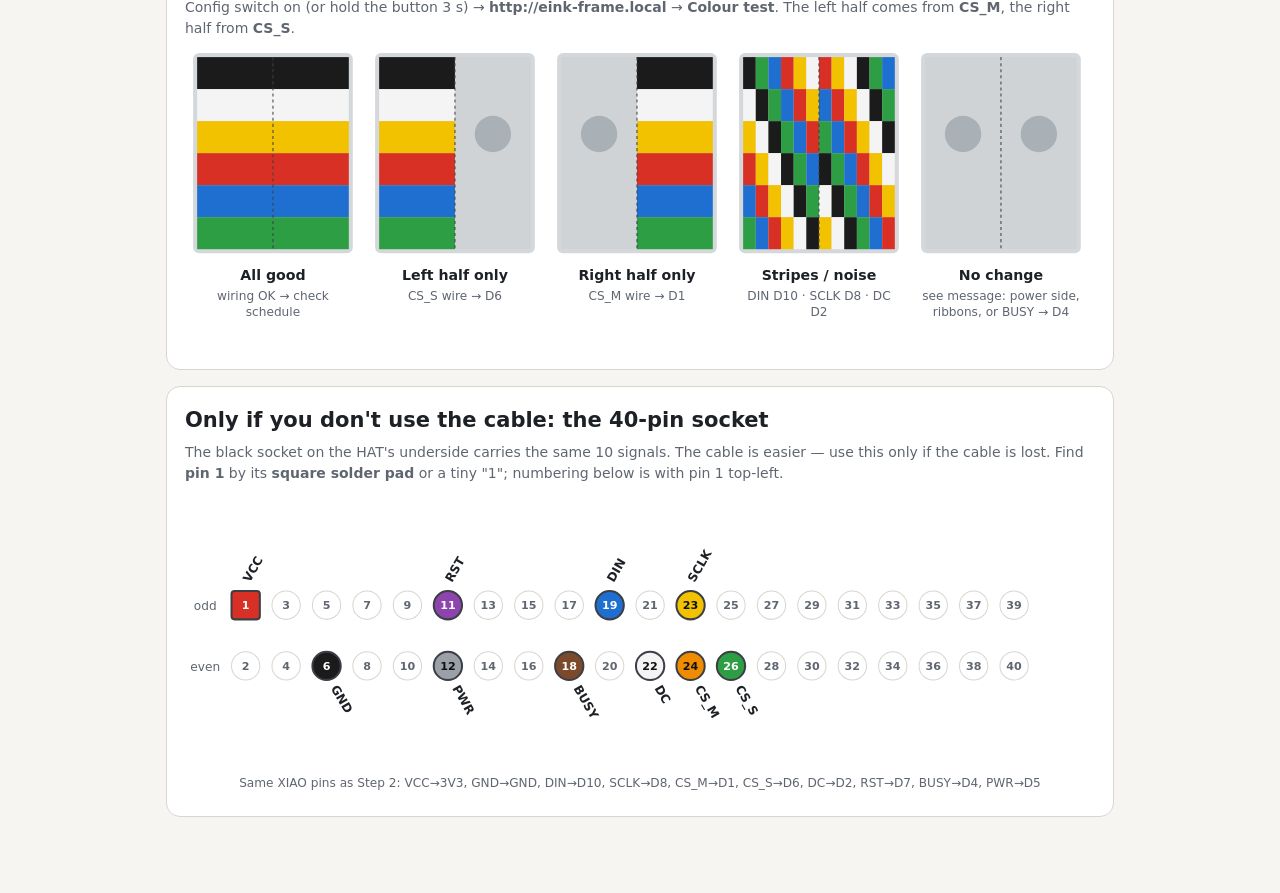
==== commit 8ae00082: "Config mode by holding the button; ignore impossible battery readings (1.3.2) - Holding the button f" ====
--- a/wiring.html
+++ b/wiring.html
@@ -249,7 +249,7 @@
 </svg>
 
 <h3 style="font-size:16px;margin:16px 0 4px">Run "Colour test" on the config page, then match what you see</h3>
-<p class="small" style="margin:0 0 8px">Config switch on → <b>http://eink-frame.local</b> → <b>Colour test</b>. The left half comes from <b>CS_M</b>, the right half from <b>CS_S</b>.</p>
+<p class="small" style="margin:0 0 8px">Config switch on (or hold the button 3 s) → <b>http://eink-frame.local</b> → <b>Colour test</b>. The left half comes from <b>CS_M</b>, the right half from <b>CS_S</b>.</p>
 <svg id="testcases" viewBox="0 0 900 300" role="img" aria-label="Colour test outcomes"></svg>
 </section>
 
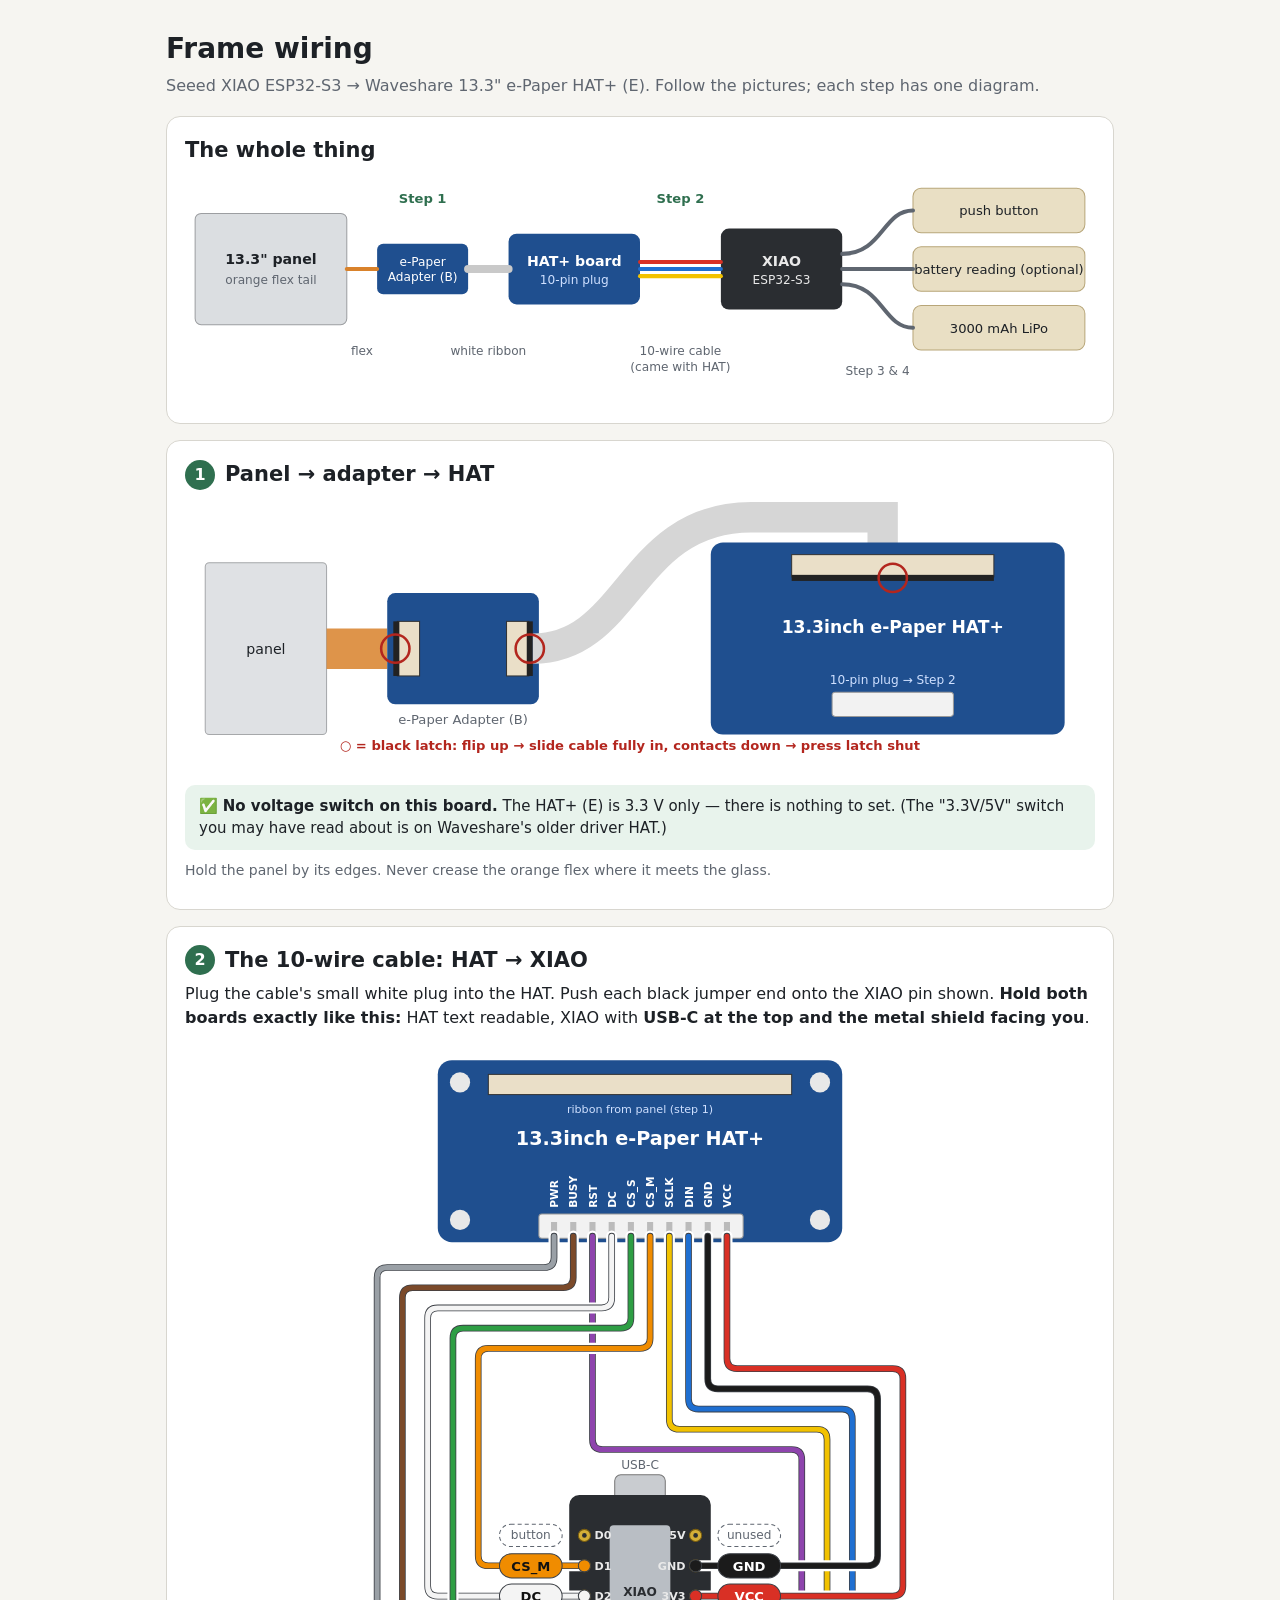
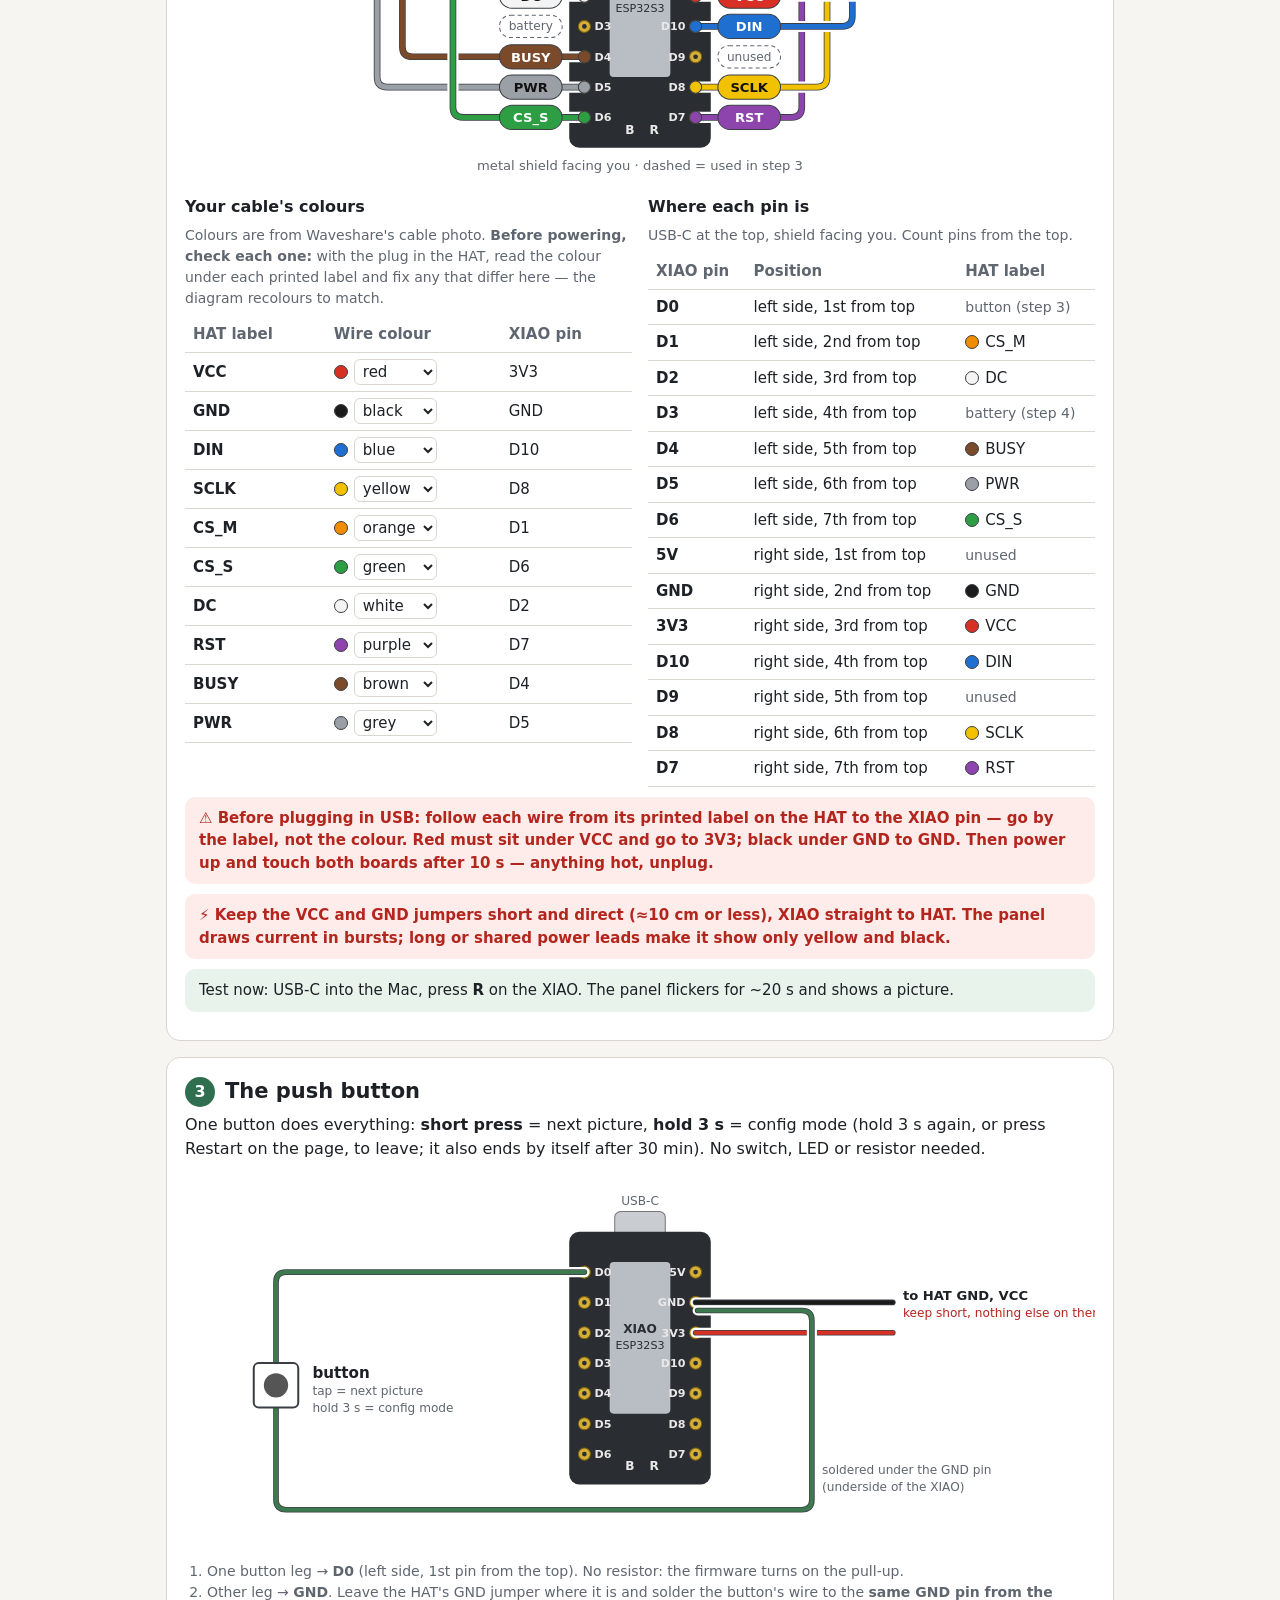
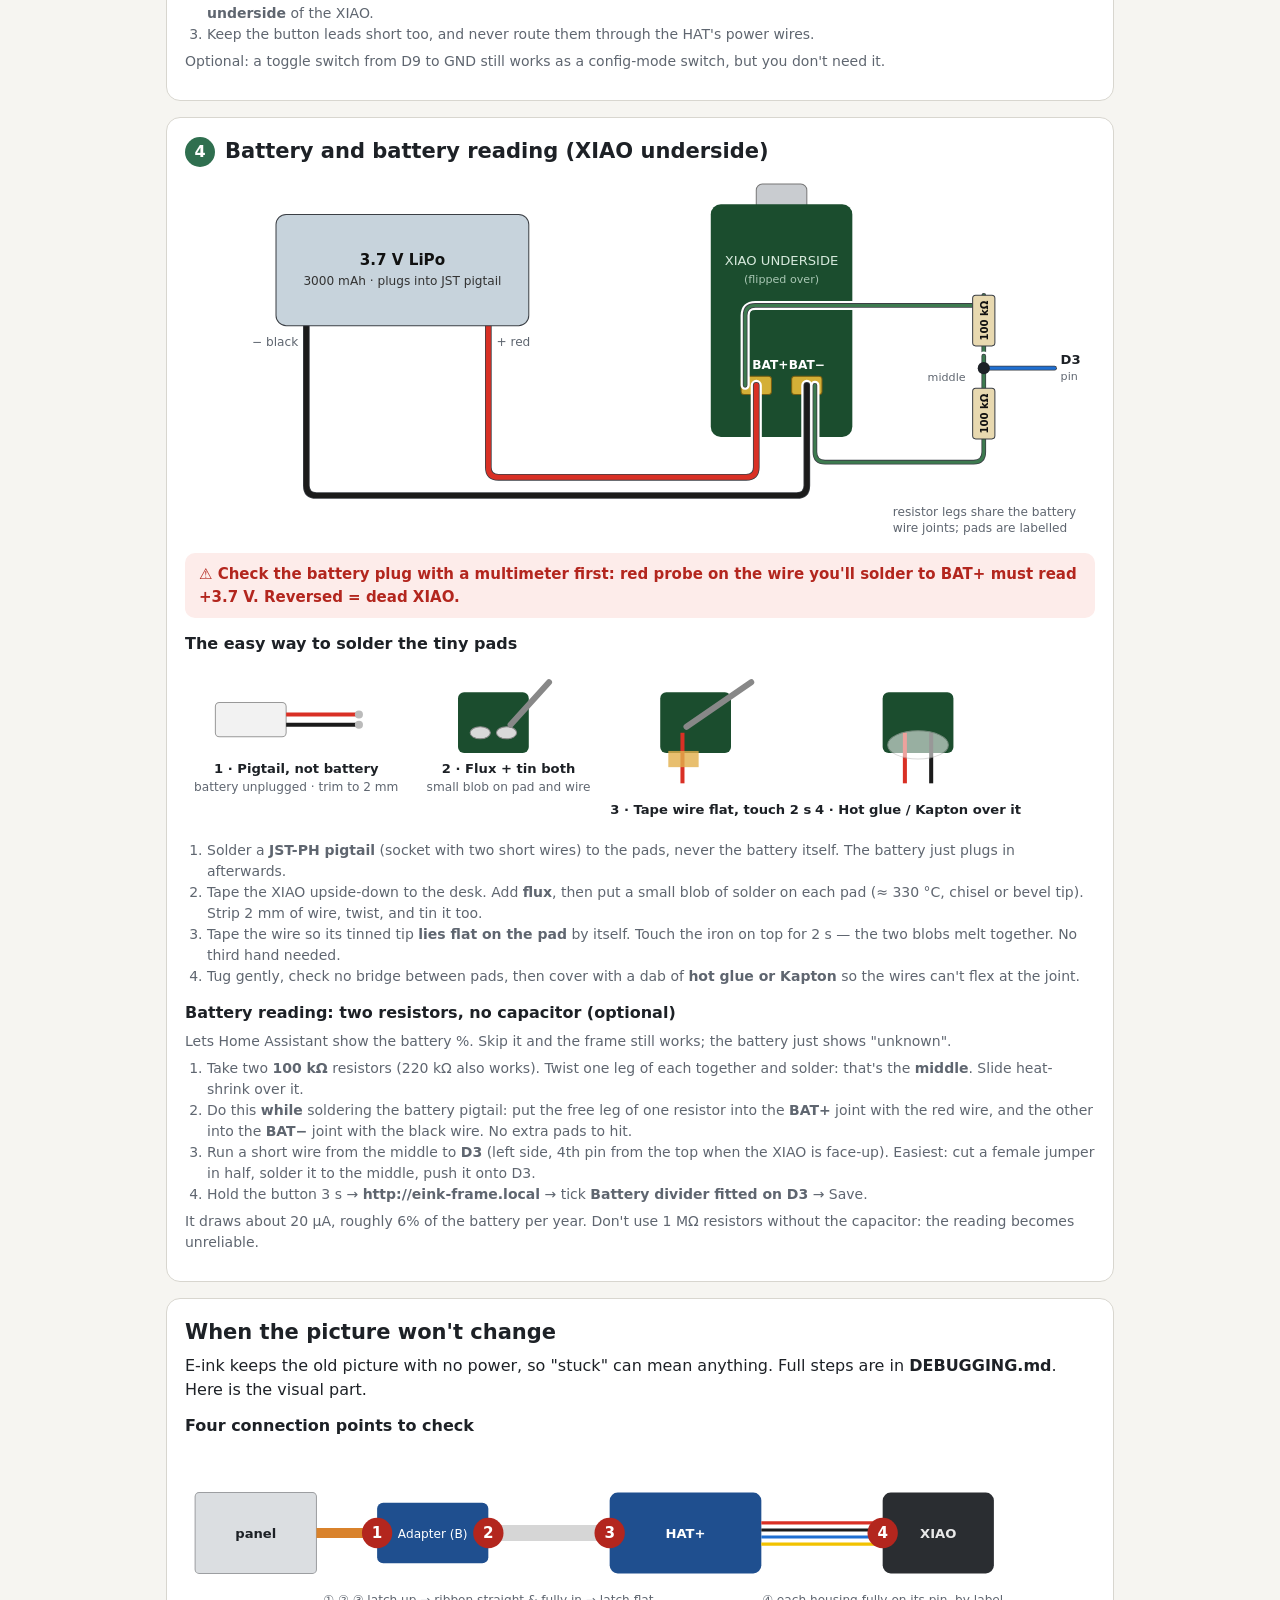
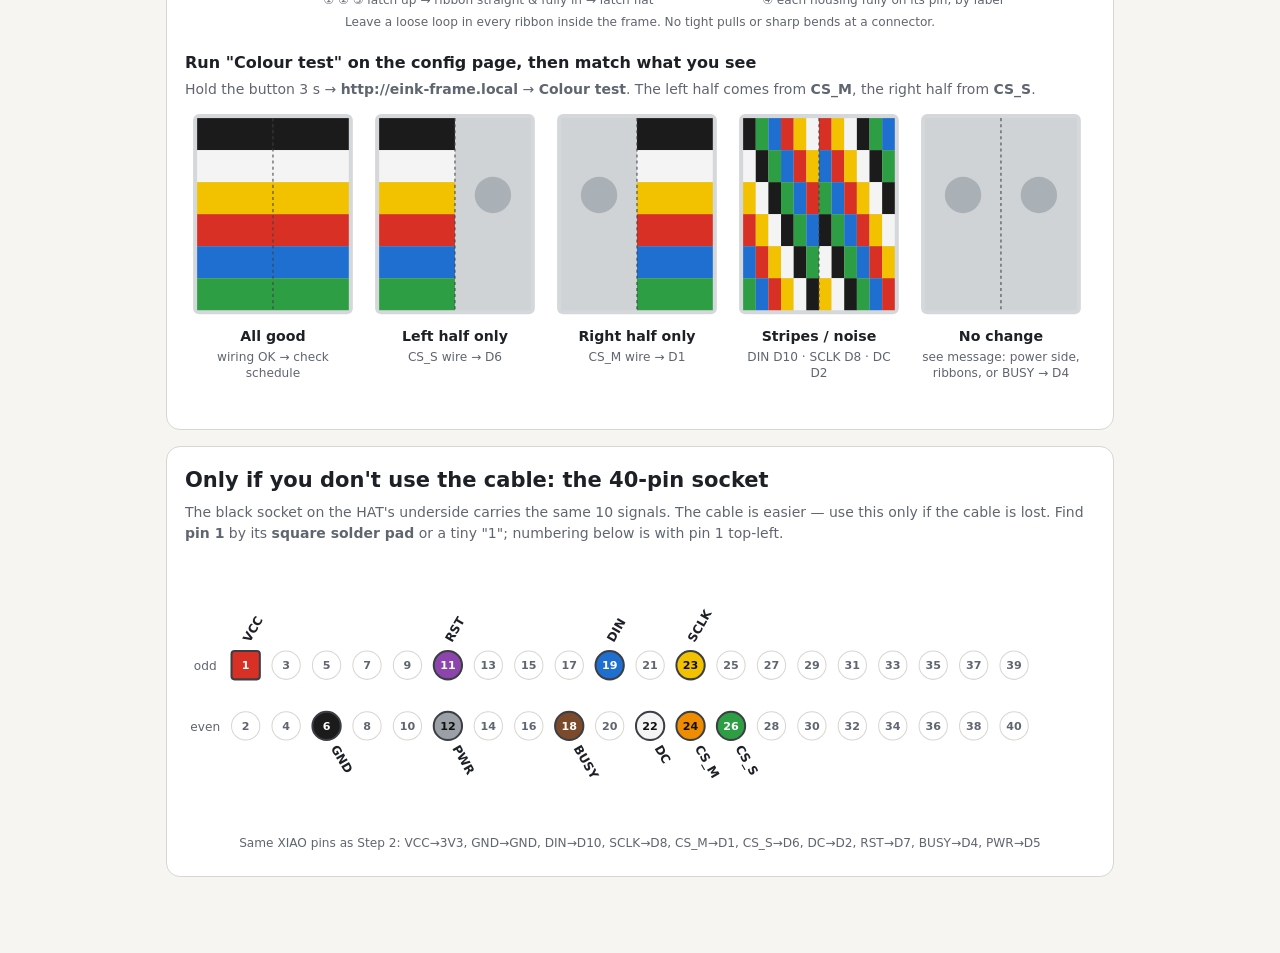
==== commit bb10bb10: "Guides: button-only config mode and a two-resistor battery reading - wiring.html step 3 is now just " ====
--- a/wiring.html
+++ b/wiring.html
@@ -65,9 +65,9 @@
     <text x="590" y="92" fill="var(--pcbtext)" font-weight="600">XIAO</text>
     <text x="590" y="110" fill="var(--pcbtext)" font-size="12">ESP32-S3</text>
     <rect x="720" y="15" width="170" height="44" rx="8" fill="var(--hub)" stroke="var(--hubline)"/>
-    <text x="805" y="42" fill="var(--text)" font-size="13">button · switch + LED</text>
+    <text x="805" y="42" fill="var(--text)" font-size="13">push button</text>
     <rect x="720" y="73" width="170" height="44" rx="8" fill="var(--hub)" stroke="var(--hubline)"/>
-    <text x="805" y="100" fill="var(--text)" font-size="13">battery divider</text>
+    <text x="805" y="100" fill="var(--text)" font-size="13">battery reading (optional)</text>
     <rect x="720" y="131" width="170" height="44" rx="8" fill="var(--hub)" stroke="var(--hubline)"/>
     <text x="805" y="158" fill="var(--text)" font-size="13">3000 mAh LiPo</text>
   </g>
@@ -143,41 +143,27 @@
 </div>
 </div>
 <div class="note warn">⚠️ Before plugging in USB: follow each wire from its <b>printed label on the HAT</b> to the XIAO pin — go by the label, not the colour. Red must sit under <b>VCC</b> and go to <b>3V3</b>; black under <b>GND</b> to <b>GND</b>. Then power up and touch both boards after 10 s — anything hot, unplug.</div>
+<div class="note warn">⚡ Keep the <b>VCC and GND</b> jumpers short and direct (≈10 cm or less), XIAO straight to HAT. The panel draws current in bursts; long or shared power leads make it show <b>only yellow and black</b>.</div>
 <div class="note ok">Test now: USB-C into the Mac, press <b>R</b> on the XIAO. The panel flickers for ~20 s and shows a picture.</div>
 </section>
 
 <!-- ============ STEP 3 ============ -->
 <section>
-<h2><span class="step">3</span>Button, config switch + LED, battery reading</h2>
-<p>Several parts need <b>3V3</b> and <b>GND</b>, but the XIAO has one of each. Make a tiny <b>hub</b>: a strip of perfboard with two rows of male header pins, each row soldered together. Move the HAT's red/black (VCC/GND) jumpers from the XIAO onto the hub.</p>
-<svg id="extras" viewBox="0 0 900 620" role="img" aria-label="Button, switch, LED and battery divider wiring"></svg>
-<div class="grid2">
-<svg viewBox="0 0 420 150" role="img" aria-label="LED legs">
-  <g transform="translate(40 20)">
-    <path d="M30 20 a22 22 0 0 1 44 0 v40 h-44z" fill="#e53935" opacity=".85" stroke="var(--edge)"/>
-    <path d="M74 30 v30" stroke="var(--edge)" stroke-width="3"/>
-    <path d="M42 60 v70" stroke="var(--edge)" stroke-width="3"/><path d="M62 60 v50" stroke="var(--edge)" stroke-width="3"/>
-    <text x="0" y="128" font-size="13" fill="var(--text)">long leg</text>
-    <text x="74" y="118" font-size="13" fill="var(--text)">short leg, flat side</text>
-    <text x="130" y="30" font-size="14" fill="var(--text)"><tspan font-weight="700">Long leg</tspan> → 1.5 kΩ → 3V3 row</text>
-    <text x="130" y="56" font-size="14" fill="var(--text)"><tspan font-weight="700">Short leg</tspan> → D9 node</text>
-    <text x="130" y="84" font-size="13" fill="var(--muted)">Red, orange or yellow LED only</text>
-  </g>
-</svg>
-<div class="small">
-<ol>
-<li><b>Button:</b> D0 → button → GND row. No resistor.</li>
-<li><b>Switch:</b> D9 → switch → GND row. ON = config mode, LED lights.</li>
-<li><b>Battery reading:</b> two 1 MΩ in series from BAT+ to GND; middle → D3; 100 nF from D3 to GND.</li>
+<h2><span class="step">3</span>The push button</h2>
+<p>One button does everything: <b>short press</b> = next picture, <b>hold 3 s</b> = config mode (hold 3 s again, or press Restart on the page, to leave; it also ends by itself after 30 min). No switch, LED or resistor needed.</p>
+<svg id="extras" viewBox="0 0 900 380" role="img" aria-label="Push button wiring from D0 to GND"></svg>
+<ol class="small">
+<li>One button leg → <b>D0</b> (left side, 1st pin from the top). No resistor: the firmware turns on the pull-up.</li>
+<li>Other leg → <b>GND</b>. Leave the HAT's GND jumper where it is and solder the button's wire to the <b>same GND pin from the underside</b> of the XIAO.</li>
+<li>Keep the button leads short too, and never route them through the HAT's power wires.</li>
 </ol>
-</div>
-</div>
+<p class="small">Optional: a toggle switch from D9 to GND still works as a config-mode switch, but you don't need it.</p>
 </section>
 
 <!-- ============ STEP 4 ============ -->
 <section>
-<h2><span class="step">4</span>Battery (XIAO underside)</h2>
-<svg id="battery" viewBox="0 0 900 330" role="img" aria-label="Battery pads on underside"></svg>
+<h2><span class="step">4</span>Battery and battery reading (XIAO underside)</h2>
+<svg id="battery" viewBox="0 0 900 365" role="img" aria-label="Battery pads on underside"></svg>
 <div class="note warn">⚠️ Check the battery plug with a multimeter first: red probe on the wire you'll solder to BAT+ must read +3.7 V. Reversed = dead XIAO.</div>
 <h3 style="font-size:16px;margin:14px 0 6px">The easy way to solder the tiny pads</h3>
 <svg viewBox="0 0 900 170" role="img" aria-label="Four soldering steps">
@@ -213,6 +199,15 @@
 <li>Tape the wire so its tinned tip <b>lies flat on the pad</b> by itself. Touch the iron on top for 2 s — the two blobs melt together. No third hand needed.</li>
 <li>Tug gently, check no bridge between pads, then cover with a dab of <b>hot glue or Kapton</b> so the wires can't flex at the joint.</li>
 </ol>
+<h3 style="font-size:16px;margin:14px 0 6px">Battery reading: two resistors, no capacitor (optional)</h3>
+<p class="small" style="margin:0 0 6px">Lets Home Assistant show the battery %. Skip it and the frame still works; the battery just shows "unknown".</p>
+<ol class="small">
+<li>Take two <b>100 kΩ</b> resistors (220 kΩ also works). Twist one leg of each together and solder: that's the <b>middle</b>. Slide heat-shrink over it.</li>
+<li>Do this <b>while</b> soldering the battery pigtail: put the free leg of one resistor into the <b>BAT+</b> joint with the red wire, and the other into the <b>BAT−</b> joint with the black wire. No extra pads to hit.</li>
+<li>Run a short wire from the middle to <b>D3</b> (left side, 4th pin from the top when the XIAO is face-up). Easiest: cut a female jumper in half, solder it to the middle, push it onto D3.</li>
+<li>Hold the button 3 s → <b>http://eink-frame.local</b> → tick <b>Battery divider fitted on D3</b> → Save.</li>
+</ol>
+<p class="small">It draws about 20 µA, roughly 6% of the battery per year. Don't use 1 MΩ resistors without the capacitor: the reading becomes unreliable.</p>
 </section>
 
 <!-- ============ DEBUG ============ -->
@@ -249,7 +244,7 @@
 </svg>
 
 <h3 style="font-size:16px;margin:16px 0 4px">Run "Colour test" on the config page, then match what you see</h3>
-<p class="small" style="margin:0 0 8px">Config switch on (or hold the button 3 s) → <b>http://eink-frame.local</b> → <b>Colour test</b>. The left half comes from <b>CS_M</b>, the right half from <b>CS_S</b>.</p>
+<p class="small" style="margin:0 0 8px">Hold the button 3 s → <b>http://eink-frame.local</b> → <b>Colour test</b>. The left half comes from <b>CS_M</b>, the right half from <b>CS_S</b>.</p>
 <svg id="testcases" viewBox="0 0 900 300" role="img" aria-label="Colour test outcomes"></svg>
 </section>
 
@@ -269,7 +264,8 @@
 const MAP = {PWR:'D5',BUSY:'D4',RST:'D7',DC:'D2',CS_S:'D6',CS_M:'D1',SCLK:'D8',DIN:'D10',GND:'GND',VCC:'3V3'};
 const DEFAULT = {VCC:'red',GND:'black',DIN:'blue',SCLK:'yellow',CS_M:'orange',CS_S:'green',DC:'white',RST:'purple',BUSY:'brown',PWR:'grey'};
 const LEFT = ['D0','D1','D2','D3','D4','D5','D6'], RIGHT = ['5V','GND','3V3','D10','D9','D8','D7'];
-const OTHER = {D0:'button',D3:'battery',D9:'switch','5V':'unused'};
+const OTHER = {D0:'button',D3:'battery',D9:'unused','5V':'unused'};
+const OTHER_STEP = {D0:3, D3:4};
 let col = {...DEFAULT};
 try{ const s = JSON.parse(localStorage.getItem('wireColors2')||'null'); if(s) col = {...col, ...s}; }catch(e){}
 
@@ -346,66 +342,23 @@
 
 function drawExtras(){
   const svg=document.getElementById('extras'); svg.innerHTML='';
-  const P = xiao(svg, 360, 150);
+  const P = xiao(svg, 380, 60);
   const g=el(svg,'g',{});
-  // hub rails
-  el(svg,'rect',{x:40,y:540,width:820,height:34,rx:6,fill:'var(--hub)',stroke:'var(--hubline)'});
-  el(svg,'text',{x:52,y:562,'font-size':13,'font-weight':700,fill:'var(--text)'},'HUB · GND row');
-  el(svg,'rect',{x:520,y:40,width:340,height:34,rx:6,fill:'var(--hub)',stroke:'var(--hubline)'});
-  el(svg,'text',{x:532,y:62,'font-size':13,'font-weight':700,fill:'var(--text)'},'HUB · 3V3 row');
-  for(let x=180;x<=840;x+=20) el(svg,'circle',{cx:x,cy:557,r:3,fill:'var(--hubline)'});
-  for(let x=660;x<=840;x+=20) el(svg,'circle',{cx:x,cy:57,r:3,fill:'var(--hubline)'});
-  const K='#3d7a4f', R='#d93025', B='#1b1b1b';
-  // XIAO GND -> GND row ; XIAO 3V3 -> 3V3 row
-  wire(g,[[P.GND[0],P.GND[1]],[528,P.GND[1]],[528,557]],B,4);
-  wire(g,[[P['3V3'][0],P['3V3'][1]],[548,P['3V3'][1]],[548,57]],R,4);
-  // HAT VCC/GND jumpers onto the hub
-  wire(g,[[860,100],[820,100],[820,57]],COLORS[col.VCC],4); el(svg,'text',{x:866,y:104,'font-size':12,fill:'var(--muted)'},'HAT');
-  el(svg,'text',{x:866,y:118,'font-size':12,fill:'var(--muted)'},'VCC');
-  wire(g,[[860,500],[820,500],[820,557]],COLORS[col.GND],4); el(svg,'text',{x:866,y:504,'font-size':12,fill:'var(--muted)'},'HAT');
-  el(svg,'text',{x:866,y:518,'font-size':12,'fill':'var(--muted)'},'GND');
-  // Button on D0
-  wire(g,[[P.D0[0],P.D0[1]],[90,P.D0[1]],[90,557]],K,4);
-  el(svg,'rect',{x:70,y:330,width:40,height:40,rx:4,fill:'var(--card)',stroke:'var(--edge)','stroke-width':2});
-  el(svg,'circle',{cx:90,cy:350,r:11,fill:'#555'});
-  el(svg,'text',{x:118,y:345,'font-size':14,'font-weight':700,fill:'var(--text)'},'button');
-  el(svg,'text',{x:118,y:362,'font-size':12,fill:'var(--muted)'},'next picture');
-  // Divider on D3
-  const y3=P.D3[1];
-  wire(g,[[P.D3[0],y3],[250,y3],[250,557]],K,4);
-  wire(g,[[250,y3],[150,y3]],K,4);
-  el(svg,'circle',{cx:250,cy:y3,r:5,fill:'var(--text)'});
-  el(svg,'rect',{x:168,y:y3-11,width:58,height:22,rx:3,fill:'#e8d9b0',stroke:'var(--edge)'});
-  el(svg,'text',{x:197,y:y3+5,'text-anchor':'middle','font-size':12,'font-weight':700,fill:'#111'},'1 MΩ');
-  el(svg,'text',{x:146,y:y3-10,'text-anchor':'end','font-size':13,'font-weight':700,fill:'var(--warn)'},'to BAT+');
-  el(svg,'text',{x:146,y:y3+8,'text-anchor':'end','font-size':12,fill:'var(--muted)'},'(step 4)');
-  el(svg,'rect',{x:239,y:400,width:22,height:58,rx:3,fill:'#e8d9b0',stroke:'var(--edge)'});
-  el(svg,'text',{x:0,y:0,transform:'translate(254 429) rotate(-90)','text-anchor':'middle','font-size':12,'font-weight':700,fill:'#111'},'1 MΩ');
-  wire(g,[[300,y3],[300,557]],K,4);
-  el(svg,'circle',{cx:300,cy:y3,r:5,fill:'var(--text)'});
-  el(svg,'rect',{x:286,y:420,width:28,height:6,fill:'var(--text)'});
-  el(svg,'rect',{x:286,y:432,width:28,height:6,fill:'var(--text)'});
-  el(svg,'rect',{x:283,y:426,width:34,height:6,fill:'var(--halo)'});
-  el(svg,'text',{x:322,y:435,'font-size':12,'font-weight':700,fill:'var(--text)'},'100 nF');
-  // Config switch + LED on D9
-  const y9=P.D9[1];
-  wire(g,[[P.D9[0],y9],[700,y9]],K,4);
-  wire(g,[[700,57],[700,557]],K,4);
-  el(svg,'circle',{cx:700,cy:y9,r:5,fill:'var(--text)'});
-  // resistor 1.5k
-  el(svg,'rect',{x:689,y:110,width:22,height:58,rx:3,fill:'#e8d9b0',stroke:'var(--edge)'});
-  el(svg,'text',{x:0,y:0,transform:'translate(704 139) rotate(-90)','text-anchor':'middle','font-size':11,'font-weight':700,fill:'#111'},'1.5 kΩ');
-  // LED symbol (pointing down: anode top)
-  el(svg,'path',{d:'M684 200 L716 200 L700 226 Z',fill:'#e53935',stroke:'var(--edge)'});
-  el(svg,'rect',{x:684,y:226,width:32,height:4,fill:'var(--edge)'});
-  el(svg,'path',{d:'M722 205 l14 -10 M726 216 l14 -10',stroke:'#e53935','stroke-width':2.5});
-  el(svg,'text',{x:744,y:212,'font-size':14,'font-weight':700,fill:'var(--text)'},'LED');
-  el(svg,'text',{x:744,y:228,'font-size':12,fill:'var(--muted)'},'long leg up');
-  // switch
-  el(svg,'rect',{x:678,y:400,width:44,height:60,rx:6,fill:'var(--card)',stroke:'var(--edge)','stroke-width':2});
-  el(svg,'path',{d:'M700 440 L716 410',stroke:'var(--text)','stroke-width':4,'stroke-linecap':'round'});
-  el(svg,'text',{x:730,y:425,'font-size':14,'font-weight':700,fill:'var(--text)'},'toggle switch');
-  el(svg,'text',{x:730,y:442,'font-size':12,fill:'var(--muted)'},'ON = config mode');
+  const K='#3d7a4f';
+  // HAT power jumpers stay on 3V3 / GND: short
+  wire(g,[[P['3V3'][0],P['3V3'][1]],[700,P['3V3'][1]]],COLORS[col.VCC],4);
+  wire(g,[[P.GND[0],P.GND[1]],[700,P.GND[1]]],COLORS[col.GND],4);
+  el(svg,'text',{x:710,y:P.GND[1]-2,'font-size':13,'font-weight':700,fill:'var(--text)'},'to HAT GND, VCC');
+  el(svg,'text',{x:710,y:P.GND[1]+14,'font-size':12,fill:'var(--warn)'},'keep short, nothing else on them');
+  // button
+  wire(g,[[P.D0[0],P.D0[1]],[90,P.D0[1]],[90,335],[620,335],[620,P.GND[1]+8],[P.GND[0]+2,P.GND[1]+8]],K,4);
+  el(svg,'rect',{x:68,y:190,width:44,height:44,rx:5,fill:'var(--card)',stroke:'var(--edge)','stroke-width':2});
+  el(svg,'circle',{cx:90,cy:212,r:12,fill:'#555'});
+  el(svg,'text',{x:126,y:205,'font-size':15,'font-weight':700,fill:'var(--text)'},'button');
+  el(svg,'text',{x:126,y:222,'font-size':12,fill:'var(--muted)'},'tap = next picture');
+  el(svg,'text',{x:126,y:238,'font-size':12,fill:'var(--muted)'},'hold 3 s = config mode');
+  el(svg,'text',{x:630,y:300,'font-size':12,fill:'var(--muted)'},'soldered under the GND pin');
+  el(svg,'text',{x:630,y:316,'font-size':12,fill:'var(--muted)'},'(underside of the XIAO)');
 }
 
 function drawBattery(){
@@ -415,25 +368,37 @@
   el(svg,'rect',{x,y,width:140,height:230,rx:10,fill:'#1b4d2e'});
   el(svg,'text',{x:x+70,y:y+60,'text-anchor':'middle','font-size':13,fill:'#d6e9dc'},'XIAO UNDERSIDE');
   el(svg,'text',{x:x+70,y:y+78,'text-anchor':'middle','font-size':11,fill:'#a9c7b4'},'(flipped over)');
-  el(svg,'rect',{x:x+30,y:y+170,width:30,height:18,rx:3,fill:'#d4af37',stroke:'#7a5e10'});
-  el(svg,'rect',{x:x+80,y:y+170,width:30,height:18,rx:3,fill:'#d4af37',stroke:'#7a5e10'});
-  el(svg,'text',{x:x+45,y:y+164,'text-anchor':'middle','font-size':12,'font-weight':700,fill:'#fff'},'BAT+');
-  el(svg,'text',{x:x+95,y:y+164,'text-anchor':'middle','font-size':12,'font-weight':700,fill:'#fff'},'BAT−');
+  const px=x+45, nx=x+95, py=y+179;  // pad centres
+  el(svg,'rect',{x:px-15,y:py-9,width:30,height:18,rx:3,fill:'#d4af37',stroke:'#7a5e10'});
+  el(svg,'rect',{x:nx-15,y:py-9,width:30,height:18,rx:3,fill:'#d4af37',stroke:'#7a5e10'});
+  el(svg,'text',{x:px-4,y:py-16,'font-size':12,'font-weight':700,fill:'#fff'},'BAT+');
+  el(svg,'text',{x:nx,y:py-16,'text-anchor':'middle','font-size':12,'font-weight':700,fill:'#fff'},'BAT−');
   const g=el(svg,'g',{});
-  // JST socket (pigtail) between battery and pads
-  wire(g,[[x+45,y+179],[x+45,280],[300,280],[300,150]],'#d93025',5);
-  wire(g,[[x+95,y+179],[x+95,300],[120,300],[120,150]],'#1b1b1b',5);
+  // pigtail to the battery
+  wire(g,[[px,py],[px,300],[300,300],[300,150]],'#d93025',5);
+  wire(g,[[nx,py],[nx,318],[120,318],[120,150]],'#1b1b1b',5);
   el(svg,'rect',{x:90,y:40,width:250,height:110,rx:10,fill:'#c7d3dc',stroke:'var(--edge)'});
   el(svg,'text',{x:215,y:90,'text-anchor':'middle','font-size':15,'font-weight':700,fill:'#111'},'3.7 V LiPo');
   el(svg,'text',{x:215,y:110,'text-anchor':'middle','font-size':12,fill:'#333'},'3000 mAh · plugs into JST pigtail');
-  el(svg,'text',{x:110,y:170,'text-anchor':'end','font-size':12,fill:'var(--muted)'},'− black');
-  el(svg,'text',{x:310,y:170,'font-size':12,fill:'var(--muted)'},'+ red');
-  // divider top joins the + wire
-  el(svg,'circle',{cx:400,cy:280,r:6,fill:'var(--text)'});
-  wire(g,[[400,280],[400,215]],'#3d7a4f',4);
-  el(svg,'text',{x:410,y:212,'font-size':13,'font-weight':700,fill:'var(--warn)'},'1 MΩ "to BAT+"');
-  el(svg,'text',{x:410,y:228,'font-size':12,fill:'var(--muted)'},'from step 3');
-  el(svg,'text',{x:x+70,y:y+120,'text-anchor':'middle','font-size':11,fill:'#a9c7b4'},'go by the printed labels');
+  el(svg,'text',{x:112,y:170,'text-anchor':'end','font-size':12,fill:'var(--muted)'},'− black');
+  el(svg,'text',{x:308,y:170,'font-size':12,fill:'var(--muted)'},'+ red');
+  // divider: resistor legs share the pad joints, middle goes to D3
+  const K='#3d7a4f', jx=790, jy=180;
+  wire(g,[[px-11,py],[px-11,y+100],[jx,y+100],[jx,120]],K,3);
+  wire(g,[[jx,145],[jx,jy]],K,3);
+  wire(g,[[jx,jy],[jx,215]],K,3);
+  wire(g,[[jx,262],[jx,285],[nx+8,285],[nx+8,py]],K,3);
+  el(svg,'rect',{x:jx-11,y:120,width:22,height:50,rx:3,fill:'#e8d9b0',stroke:'var(--edge)'});
+  el(svg,'rect',{x:jx-11,y:212,width:22,height:50,rx:3,fill:'#e8d9b0',stroke:'var(--edge)'});
+  el(svg,'text',{x:0,y:0,transform:`translate(${jx+4} 145) rotate(-90)`,'text-anchor':'middle','font-size':10,'font-weight':700,fill:'#111'},'100 kΩ');
+  el(svg,'text',{x:0,y:0,transform:`translate(${jx+4} 237) rotate(-90)`,'text-anchor':'middle','font-size':10,'font-weight':700,fill:'#111'},'100 kΩ');
+  el(svg,'circle',{cx:jx,cy:192,r:6,fill:'var(--text)'});
+  wire(g,[[jx,192],[860,192]],'#1f6fd1',3);
+  el(svg,'text',{x:866,y:188,'font-size':13,'font-weight':700,fill:'var(--text)'},'D3');
+  el(svg,'text',{x:866,y:204,'font-size':11,fill:'var(--muted)'},'pin');
+  el(svg,'text',{x:jx-18,y:205,'text-anchor':'end','font-size':11,fill:'var(--muted)'},'middle');
+  el(svg,'text',{x:700,y:338,'font-size':12,fill:'var(--muted)'},'resistor legs share the battery');
+  el(svg,'text',{x:700,y:354,'font-size':12,fill:'var(--muted)'},'wire joints; pads are labelled');
 }
 
 function drawGpio(){
@@ -468,7 +433,7 @@
     try{ localStorage.setItem('wireColors2', JSON.stringify(col)); }catch(e){} render(); });
   const wb=document.querySelector('#where tbody'); wb.innerHTML='';
   const rows=[...LEFT,...RIGHT].map(p=>{ const sig=Object.keys(MAP).find(k=>MAP[k]===p);
-    return `<tr><td><b>${p}</b></td><td class="pos">${position(p)}</td><td>${sig?`<span class="sw" style="background:${COLORS[col[sig]]}"></span>${sig}`:`<span class="small">${OTHER[p]}${OTHER[p]==='unused'?'':' (step 3)'}</span>`}</td></tr>`; });
+    return `<tr><td><b>${p}</b></td><td class="pos">${position(p)}</td><td>${sig?`<span class="sw" style="background:${COLORS[col[sig]]}"></span>${sig}`:`<span class="small">${OTHER[p]}${OTHER_STEP[p]?` (step ${OTHER_STEP[p]})`:''}</span>`}</td></tr>`; });
   wb.innerHTML=rows.join('');
 }
 function drawTests(){
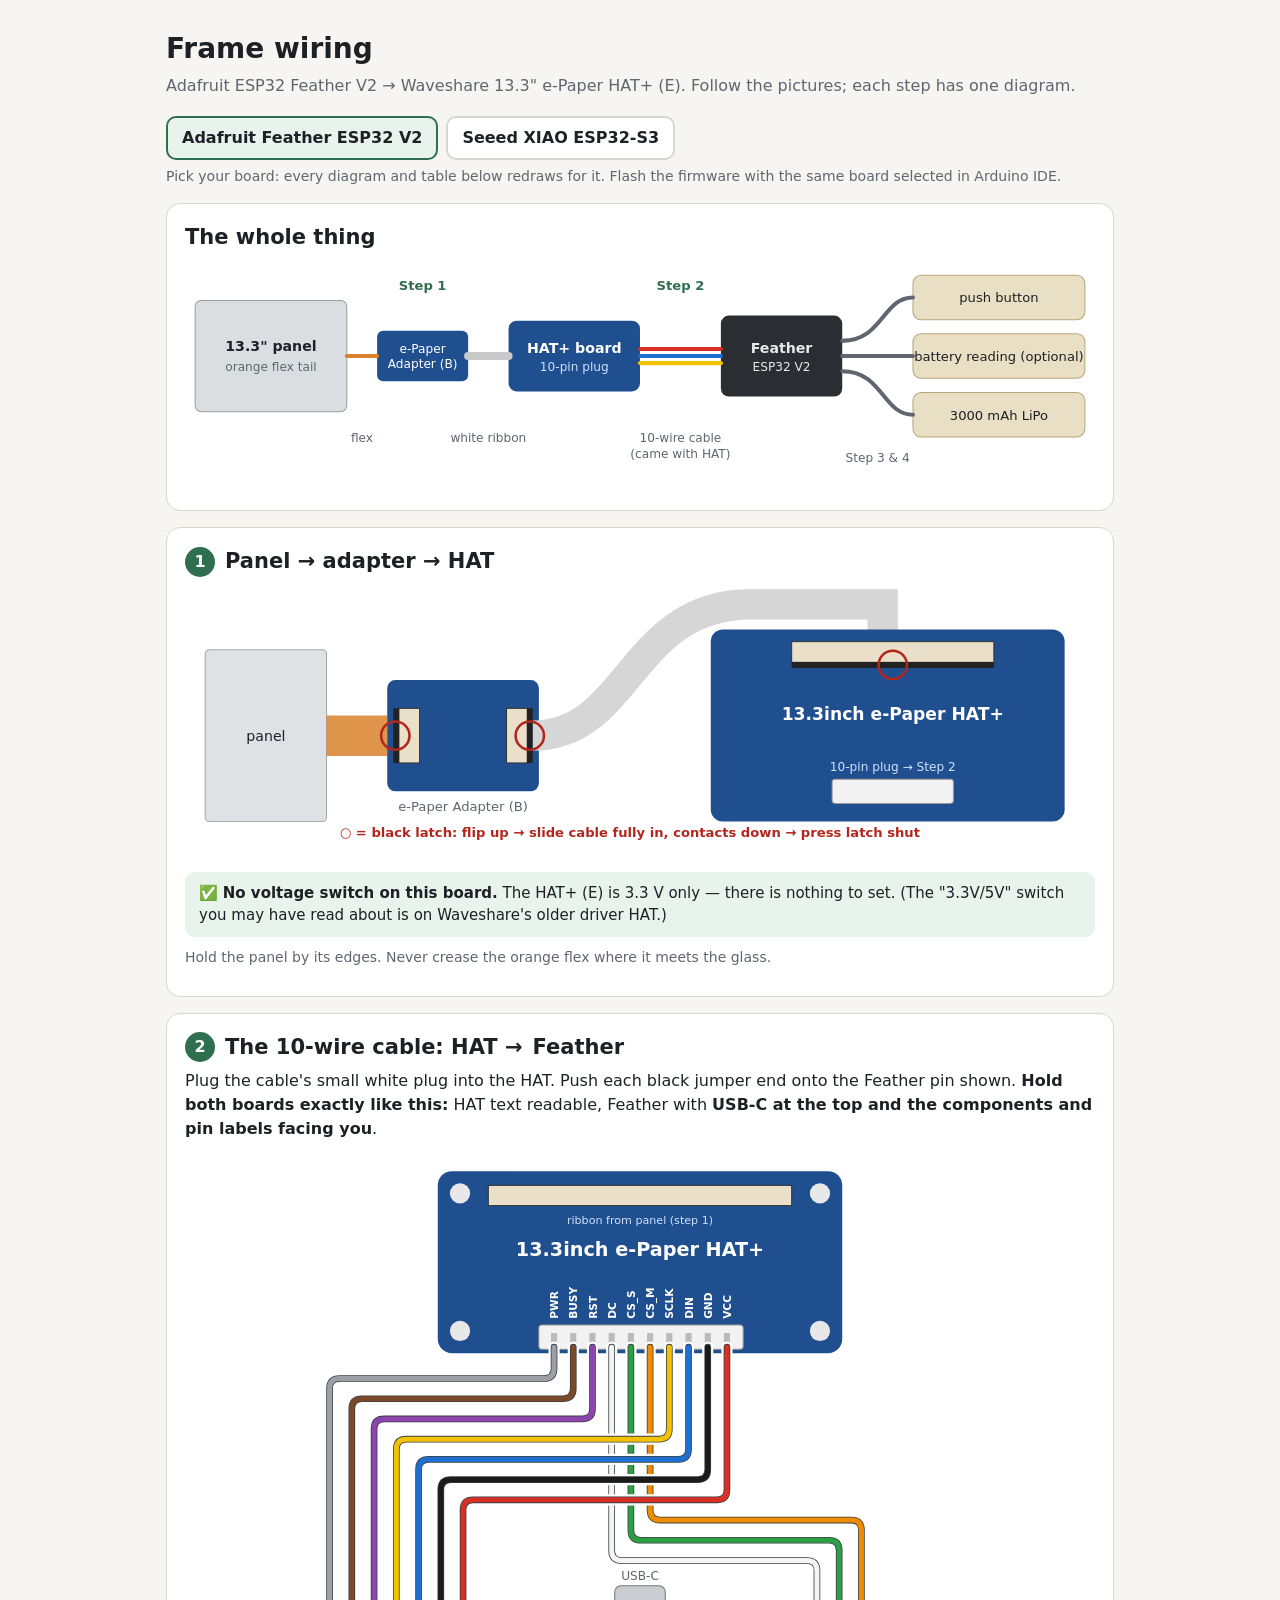
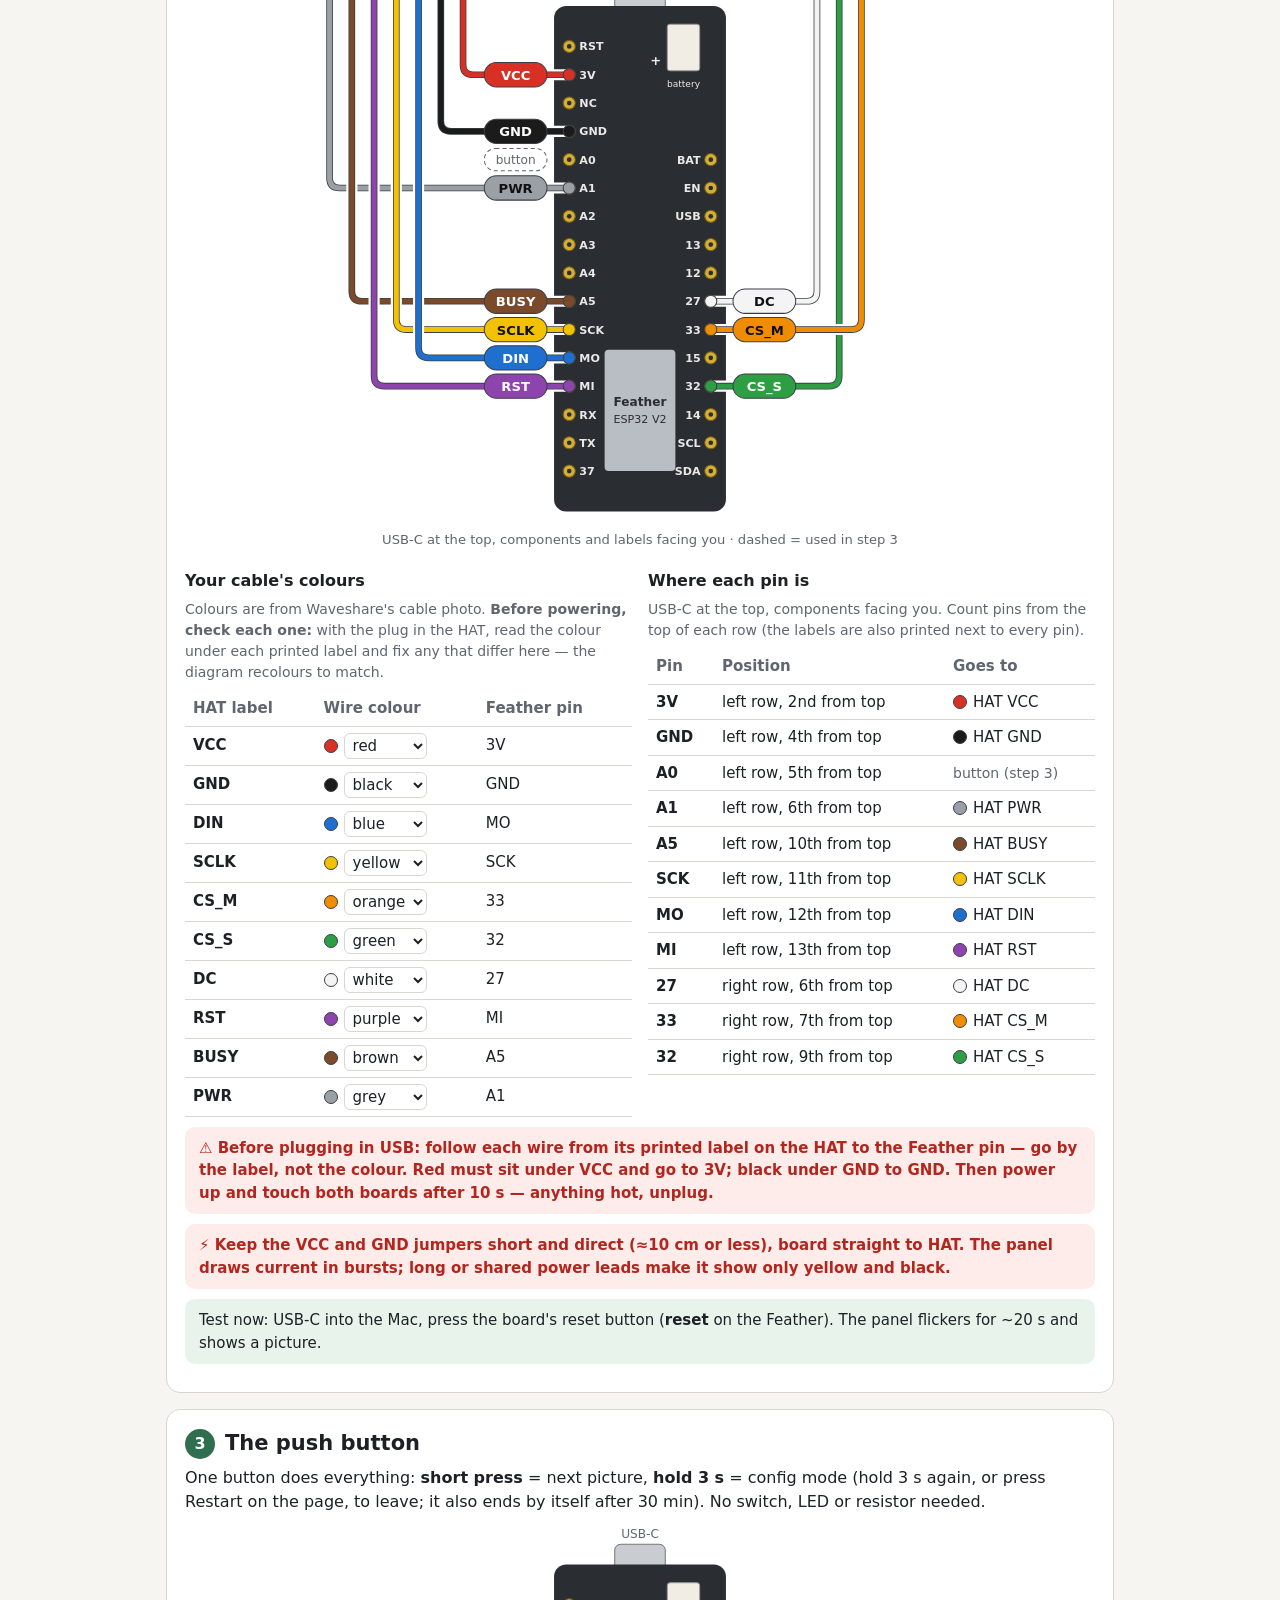
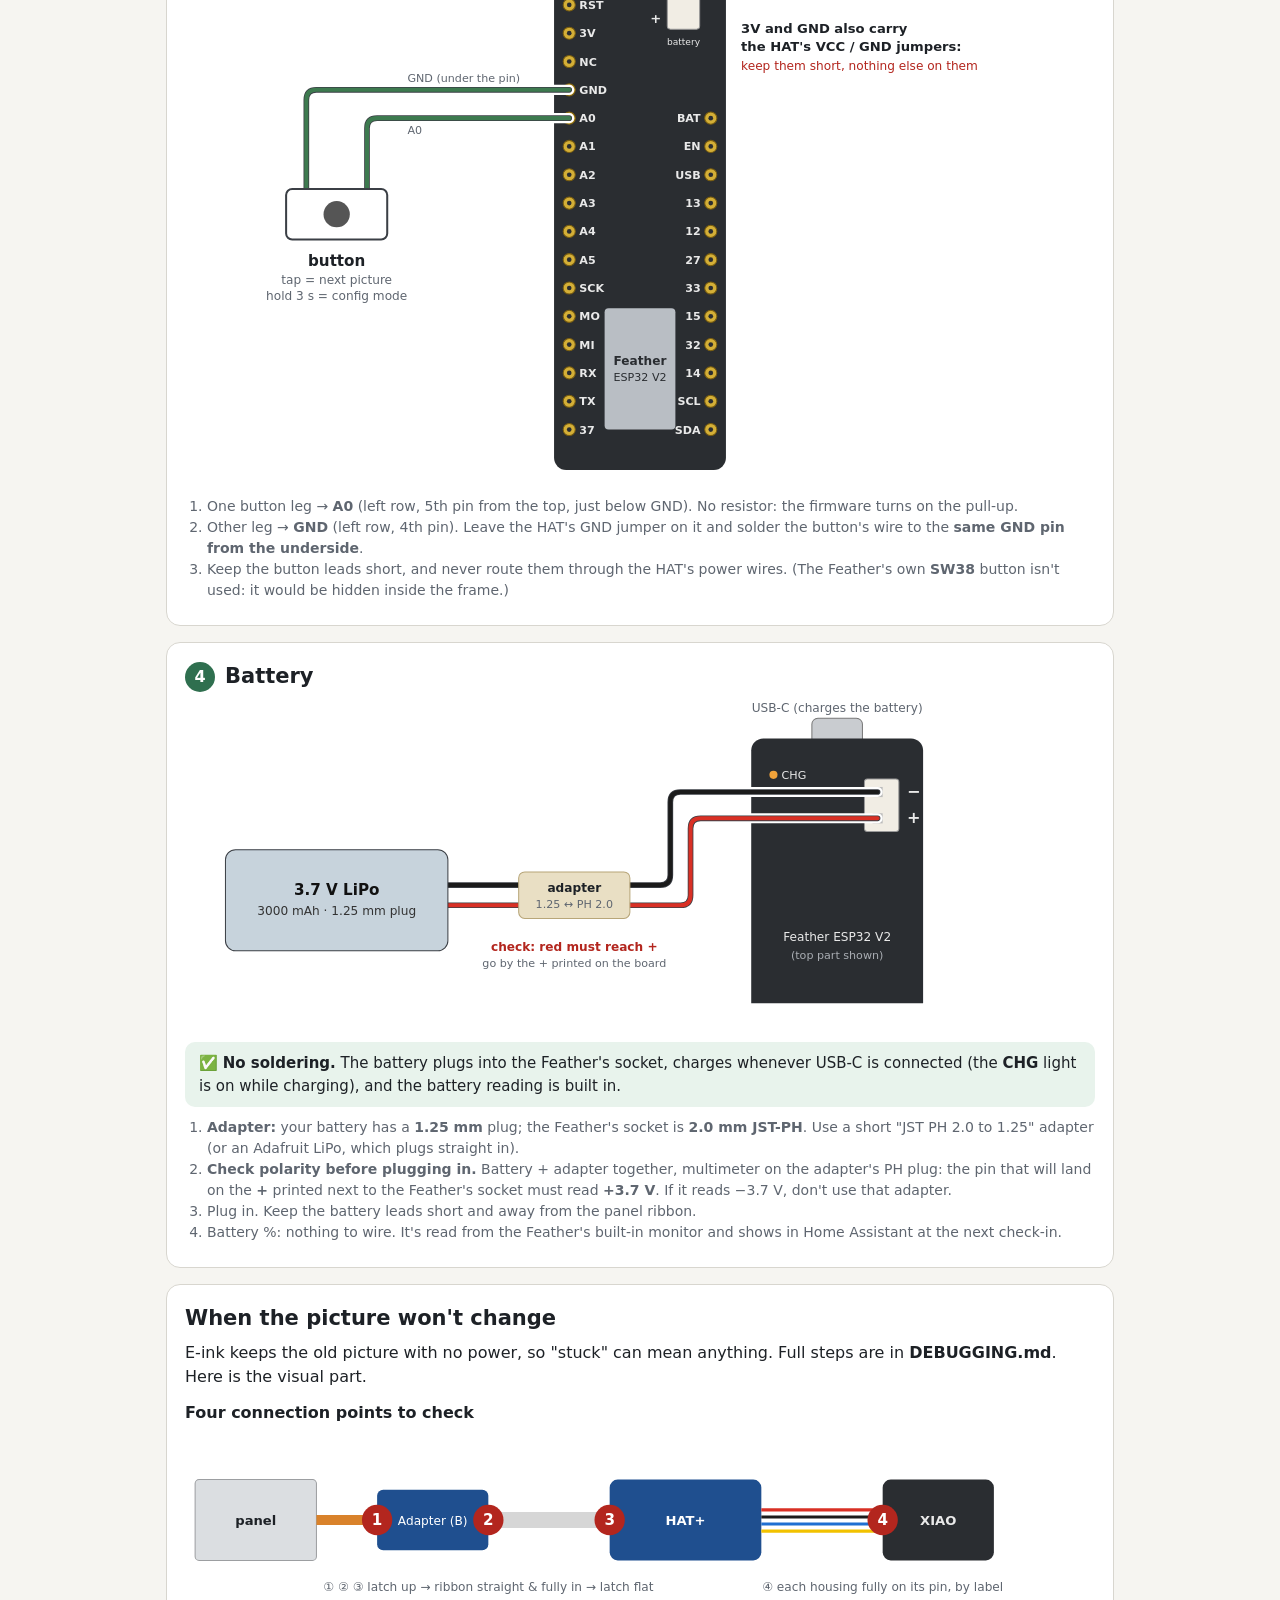
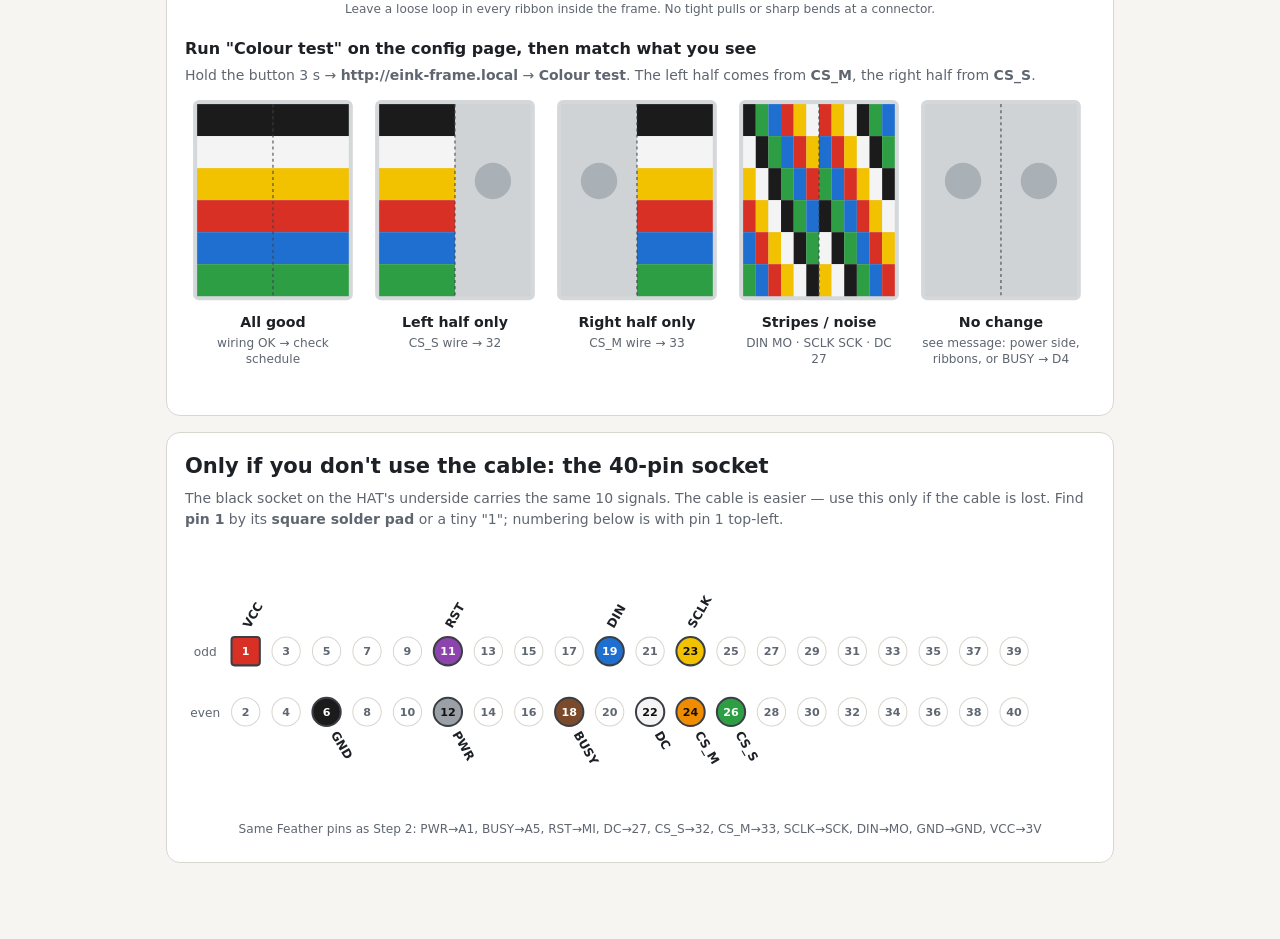
==== commit 42e99eb8: "Support the Adafruit ESP32 Feather V2 (firmware 1.4.0) - pins.h picks the pin map from the selected " ====
--- a/wiring.html
+++ b/wiring.html
@@ -41,12 +41,21 @@
 .small{font-size:14px;color:var(--muted)}
 ol{margin:6px 0;padding-left:22px}
 .pos{white-space:nowrap}
+body[data-board="xiao"] [data-board="feather"], body[data-board="feather"] [data-board="xiao"]{display:none}
+.boardsel{display:flex;gap:8px;flex-wrap:wrap;margin:0 0 6px}
+.boardsel button{font:inherit;font-weight:600;padding:8px 14px;border-radius:10px;border:2px solid var(--line);background:var(--card);color:var(--text);cursor:pointer}
+.boardsel button[aria-pressed="true"]{border-color:var(--accent);background:var(--okbg)}
 </style>
 </head>
 <body><main>
 
 <h1>Frame wiring</h1>
-<p class="lead">Seeed XIAO ESP32-S3 → Waveshare 13.3" e-Paper HAT+ (E). Follow the pictures; each step has one diagram.</p>
+<p class="lead"><span class="bfull">Adafruit ESP32 Feather V2</span> → Waveshare 13.3" e-Paper HAT+ (E). Follow the pictures; each step has one diagram.</p>
+<div class="boardsel" role="group" aria-label="Which board">
+<button type="button" data-pick="feather">Adafruit Feather ESP32 V2</button>
+<button type="button" data-pick="xiao">Seeed XIAO ESP32-S3</button>
+</div>
+<p class="small" style="margin:0 0 14px">Pick your board: every diagram and table below redraws for it. Flash the firmware with the same board selected in Arduino IDE.</p>
 
 <!-- ============ OVERVIEW ============ -->
 <section>
@@ -62,8 +71,8 @@
     <text x="385" y="92" fill="#fff" font-weight="600">HAT+ board</text>
     <text x="385" y="110" fill="#cfe0ff" font-size="12">10-pin plug</text>
     <rect x="530" y="55" width="120" height="80" rx="8" fill="var(--pcb)"/>
-    <text x="590" y="92" fill="var(--pcbtext)" font-weight="600">XIAO</text>
-    <text x="590" y="110" fill="var(--pcbtext)" font-size="12">ESP32-S3</text>
+    <text id="ovBoard" x="590" y="92" fill="var(--pcbtext)" font-weight="600">Feather</text>
+    <text id="ovChip" x="590" y="110" fill="var(--pcbtext)" font-size="12">ESP32 V2</text>
     <rect x="720" y="15" width="170" height="44" rx="8" fill="var(--hub)" stroke="var(--hubline)"/>
     <text x="805" y="42" fill="var(--text)" font-size="13">push button</text>
     <rect x="720" y="73" width="170" height="44" rx="8" fill="var(--hub)" stroke="var(--hubline)"/>
@@ -126,43 +135,59 @@
 
 <!-- ============ STEP 2 ============ -->
 <section>
-<h2><span class="step">2</span>The 10-wire cable: HAT → XIAO</h2>
-<p>Plug the cable's small white plug into the HAT. Push each black jumper end onto the XIAO pin shown. <b>Hold both boards exactly like this:</b> HAT text readable, XIAO with <b>USB-C at the top and the metal shield facing you</b>.</p>
+<h2><span class="step">2</span>The 10-wire cable: HAT → <span class="bn">board</span></h2>
+<p>Plug the cable's small white plug into the HAT. Push each black jumper end onto the <span class="bn">board</span> pin shown. <b>Hold both boards exactly like this:</b> HAT text readable, <span class="bn">board</span> with <b>USB-C at the top and the <span data-board="xiao">metal shield</span><span data-board="feather">components and pin labels</span> facing you</b>.</p>
 <svg id="main" viewBox="0 0 900 735" role="img" aria-label="Wiring diagram from HAT 10-pin plug to XIAO pins"></svg>
 
 <div class="grid2" style="margin-top:12px">
 <div>
 <h3 style="margin:0 0 6px;font-size:16px">Your cable's colours</h3>
 <p class="small" style="margin:0 0 8px">Colours are from Waveshare's cable photo. <b>Before powering, check each one:</b> with the plug in the HAT, read the colour under each printed label and fix any that differ here — the diagram recolours to match.</p>
-<table id="colors"><thead><tr><th>HAT label</th><th>Wire colour</th><th>XIAO pin</th></tr></thead><tbody></tbody></table>
+<table id="colors"><thead><tr><th>HAT label</th><th>Wire colour</th><th><span class="bn">Board</span> pin</th></tr></thead><tbody></tbody></table>
 </div>
 <div>
 <h3 style="margin:0 0 6px;font-size:16px">Where each pin is</h3>
-<p class="small" style="margin:0 0 8px">USB-C at the top, shield facing you. Count pins from the top.</p>
-<table id="where"><thead><tr><th>XIAO pin</th><th>Position</th><th>HAT label</th></tr></thead><tbody></tbody></table>
+<p class="small" style="margin:0 0 8px">USB-C at the top, <span data-board="xiao">shield</span><span data-board="feather">components</span> facing you. Count pins from the top<span data-board="feather"> of each row (the labels are also printed next to every pin)</span>.</p>
+<table id="where"><thead><tr><th>Pin</th><th>Position</th><th>Goes to</th></tr></thead><tbody></tbody></table>
 </div>
 </div>
-<div class="note warn">⚠️ Before plugging in USB: follow each wire from its <b>printed label on the HAT</b> to the XIAO pin — go by the label, not the colour. Red must sit under <b>VCC</b> and go to <b>3V3</b>; black under <b>GND</b> to <b>GND</b>. Then power up and touch both boards after 10 s — anything hot, unplug.</div>
-<div class="note warn">⚡ Keep the <b>VCC and GND</b> jumpers short and direct (≈10 cm or less), XIAO straight to HAT. The panel draws current in bursts; long or shared power leads make it show <b>only yellow and black</b>.</div>
-<div class="note ok">Test now: USB-C into the Mac, press <b>R</b> on the XIAO. The panel flickers for ~20 s and shows a picture.</div>
+<div class="note warn">⚠️ Before plugging in USB: follow each wire from its <b>printed label on the HAT</b> to the <span class="bn">board</span> pin — go by the label, not the colour. Red must sit under <b>VCC</b> and go to <b class="bvcc">3V3</b>; black under <b>GND</b> to <b>GND</b>. Then power up and touch both boards after 10 s — anything hot, unplug.</div>
+<div class="note warn">⚡ Keep the <b>VCC and GND</b> jumpers short and direct (≈10 cm or less), board straight to HAT. The panel draws current in bursts; long or shared power leads make it show <b>only yellow and black</b>.</div>
+<div class="note ok">Test now: USB-C into the Mac, press the board's reset button (<span data-board="xiao"><b>R</b> on the XIAO</span><span data-board="feather"><b>reset</b> on the Feather</span>). The panel flickers for ~20 s and shows a picture.</div>
 </section>
 
 <!-- ============ STEP 3 ============ -->
 <section>
 <h2><span class="step">3</span>The push button</h2>
 <p>One button does everything: <b>short press</b> = next picture, <b>hold 3 s</b> = config mode (hold 3 s again, or press Restart on the page, to leave; it also ends by itself after 30 min). No switch, LED or resistor needed.</p>
-<svg id="extras" viewBox="0 0 900 380" role="img" aria-label="Push button wiring from D0 to GND"></svg>
-<ol class="small">
+<svg id="extras" viewBox="0 0 900 380" role="img" aria-label="Push button wiring"></svg>
+<ol class="small" data-board="feather">
+<li>One button leg → <b>A0</b> (left row, 5th pin from the top, just below GND). No resistor: the firmware turns on the pull-up.</li>
+<li>Other leg → <b>GND</b> (left row, 4th pin). Leave the HAT's GND jumper on it and solder the button's wire to the <b>same GND pin from the underside</b>.</li>
+<li>Keep the button leads short, and never route them through the HAT's power wires. (The Feather's own <b>SW38</b> button isn't used: it would be hidden inside the frame.)</li>
+</ol>
+<ol class="small" data-board="xiao">
 <li>One button leg → <b>D0</b> (left side, 1st pin from the top). No resistor: the firmware turns on the pull-up.</li>
 <li>Other leg → <b>GND</b>. Leave the HAT's GND jumper where it is and solder the button's wire to the <b>same GND pin from the underside</b> of the XIAO.</li>
 <li>Keep the button leads short too, and never route them through the HAT's power wires.</li>
 </ol>
-<p class="small">Optional: a toggle switch from D9 to GND still works as a config-mode switch, but you don't need it.</p>
+<p class="small" data-board="xiao">Optional: a toggle switch from D9 to GND still works as a config-mode switch, but you don't need it.</p>
 </section>
 
 <!-- ============ STEP 4 ============ -->
 <section>
-<h2><span class="step">4</span>Battery and battery reading (XIAO underside)</h2>
+<h2><span class="step">4</span>Battery</h2>
+<div data-board="feather">
+<svg id="batteryF" viewBox="0 0 900 330" role="img" aria-label="Battery plugs into the Feather's JST socket"></svg>
+<div class="note ok">✅ <b>No soldering.</b> The battery plugs into the Feather's socket, charges whenever USB-C is connected (the <b>CHG</b> light is on while charging), and the battery reading is built in.</div>
+<ol class="small">
+<li><b>Adapter:</b> your battery has a <b>1.25 mm</b> plug; the Feather's socket is <b>2.0 mm JST-PH</b>. Use a short "JST PH 2.0 to 1.25" adapter (or an Adafruit LiPo, which plugs straight in).</li>
+<li><b>Check polarity before plugging in.</b> Battery + adapter together, multimeter on the adapter's PH plug: the pin that will land on the <b>+</b> printed next to the Feather's socket must read <b>+3.7 V</b>. If it reads −3.7 V, don't use that adapter.</li>
+<li>Plug in. Keep the battery leads short and away from the panel ribbon.</li>
+<li>Battery %: nothing to wire. It's read from the Feather's built-in monitor and shows in Home Assistant at the next check-in.</li>
+</ol>
+</div>
+<div data-board="xiao">
 <svg id="battery" viewBox="0 0 900 365" role="img" aria-label="Battery pads on underside"></svg>
 <div class="note warn">⚠️ Check the battery plug with a multimeter first: red probe on the wire you'll solder to BAT+ must read +3.7 V. Reversed = dead XIAO.</div>
 <h3 style="font-size:16px;margin:14px 0 6px">The easy way to solder the tiny pads</h3>
@@ -208,6 +233,7 @@
 <li>Hold the button 3 s → <b>http://eink-frame.local</b> → tick <b>Battery divider fitted on D3</b> → Save.</li>
 </ol>
 <p class="small">It draws about 20 µA, roughly 6% of the battery per year. Don't use 1 MΩ resistors without the capacitor: the reading becomes unreliable.</p>
+</div>
 </section>
 
 <!-- ============ DEBUG ============ -->
@@ -261,11 +287,23 @@
   green:'#2e9e44',blue:'#1f6fd1',purple:'#8e44ad',grey:'#9aa0a6',white:'#f4f4f4'};
 // HAT plug order left→right as printed on the board
 const HAT = ['PWR','BUSY','RST','DC','CS_S','CS_M','SCLK','DIN','GND','VCC'];
-const MAP = {PWR:'D5',BUSY:'D4',RST:'D7',DC:'D2',CS_S:'D6',CS_M:'D1',SCLK:'D8',DIN:'D10',GND:'GND',VCC:'3V3'};
 const DEFAULT = {VCC:'red',GND:'black',DIN:'blue',SCLK:'yellow',CS_M:'orange',CS_S:'green',DC:'white',RST:'purple',BUSY:'brown',PWR:'grey'};
-const LEFT = ['D0','D1','D2','D3','D4','D5','D6'], RIGHT = ['5V','GND','3V3','D10','D9','D8','D7'];
-const OTHER = {D0:'button',D3:'battery',D9:'unused','5V':'unused'};
-const OTHER_STEP = {D0:3, D3:4};
+const BOARDS = {
+  feather: { full:'Adafruit ESP32 Feather V2', short:'Feather', chip:'ESP32 V2',
+    left:['RST','3V','NC','GND','A0','A1','A2','A3','A4','A5','SCK','MO','MI','RX','TX','37'],
+    right:['BAT','EN','USB','13','12','27','33','15','32','14','SCL','SDA'], rightOffset:4,
+    map:{PWR:'A1',BUSY:'A5',RST:'MI',DC:'27',CS_S:'32',CS_M:'33',SCLK:'SCK',DIN:'MO',GND:'GND',VCC:'3V'},
+    other:{A0:'button'}, otherStep:{A0:3}, compact:true,
+    caption:'USB-C at the top, components and labels facing you · dashed = used in step 3' },
+  xiao: { full:'Seeed XIAO ESP32-S3', short:'XIAO', chip:'ESP32-S3',
+    left:['D0','D1','D2','D3','D4','D5','D6'], right:['5V','GND','3V3','D10','D9','D8','D7'], rightOffset:0,
+    map:{PWR:'D5',BUSY:'D4',RST:'D7',DC:'D2',CS_S:'D6',CS_M:'D1',SCLK:'D8',DIN:'D10',GND:'GND',VCC:'3V3'},
+    other:{D0:'button',D3:'battery',D9:'unused','5V':'unused'}, otherStep:{D0:3,D3:4}, compact:false,
+    caption:'metal shield facing you · dashed = used in steps 3–4' },
+};
+let boardKey = 'feather';
+try{ const b = localStorage.getItem('board'); if(BOARDS[b]) boardKey = b; }catch(e){}
+let B = BOARDS[boardKey];
 let col = {...DEFAULT};
 try{ const s = JSON.parse(localStorage.getItem('wireColors2')||'null'); if(s) col = {...col, ...s}; }catch(e){}
 
@@ -302,14 +340,38 @@
   el(g,'text',{x:x+60,y:y+H-14,'text-anchor':'middle','font-size':12,'font-weight':700,fill:'var(--pcbtext)'},'B');
   el(g,'text',{x:x+84,y:y+H-14,'text-anchor':'middle','font-size':12,'font-weight':700,fill:'var(--pcbtext)'},'R');
   const P={};
-  LEFT.forEach((n,i)=>{ P[n]=[lx,rowY(i)]; });
-  RIGHT.forEach((n,i)=>{ P[n]=[rx,rowY(i)]; });
+  BOARDS.xiao.left.forEach((n,i)=>{ P[n]=[lx,rowY(i)]; });
+  BOARDS.xiao.right.forEach((n,i)=>{ P[n]=[rx,rowY(i)]; });
   for(const n in P){ const [px,py]=P[n];
     el(g,'circle',{cx:px,cy:py,r:6,fill:'#d4af37',stroke:'#7a5e10'});
     el(g,'circle',{cx:px,cy:py,r:2.3,fill:'var(--pcb)'});
     const left = px<x+W/2;
     el(g,'text',{x:left?px+10:px-10,y:py+4,'text-anchor':left?'start':'end','font-size':11,fill:'var(--pcbtext)','font-weight':600},n); }
-  return P; }
+  P._w=W; P._h=H; P._lx=lx; P._rx=rx; return P; }
+
+// Draw a Feather ESP32 V2 (top view, USB-C up). Returns pin coordinates.
+function feather(g, x, y){
+  const F=BOARDS.feather, W=170, step=28, rowY=i=>y+40+i*step, H=40+15*step+40, lx=x+15, rx=x+W-15;
+  el(g,'rect',{x:x+60,y:y-20,width:50,height:30,rx:6,fill:'#c9ccd0',stroke:'#777'});
+  el(g,'text',{x:x+85,y:y-26,'text-anchor':'middle','font-size':12,fill:'var(--muted)'},'USB-C');
+  el(g,'rect',{x,y,width:W,height:H,rx:12,fill:'var(--pcb)'});
+  el(g,'rect',{x:x+W-58,y:y+18,width:32,height:46,rx:3,fill:'#f1ede4',stroke:'#999'});
+  el(g,'text',{x:x+W-64,y:y+58,'text-anchor':'end','font-size':13,'font-weight':700,fill:'var(--pcbtext)'},'+');
+  el(g,'text',{x:x+W-42,y:y+80,'text-anchor':'middle','font-size':9,fill:'var(--pcbtext)'},'battery');
+  el(g,'rect',{x:x+50,y:y+H-160,width:W-100,height:120,rx:4,fill:'var(--shield)'});
+  el(g,'text',{x:x+W/2,y:y+H-104,'text-anchor':'middle','font-size':12,'font-weight':700,fill:'#2a2d31'},'Feather');
+  el(g,'text',{x:x+W/2,y:y+H-88,'text-anchor':'middle','font-size':11,fill:'#2a2d31'},'ESP32 V2');
+  const P={};
+  F.left.forEach((n,i)=>{ P[n]=[lx,rowY(i)]; });
+  F.right.forEach((n,i)=>{ P[n]=[rx,rowY(i+F.rightOffset)]; });
+  for(const n in P){ const [px,py]=P[n];
+    el(g,'circle',{cx:px,cy:py,r:6,fill:'#d4af37',stroke:'#7a5e10'});
+    el(g,'circle',{cx:px,cy:py,r:2.3,fill:'var(--pcb)'});
+    const left = px<x+W/2;
+    el(g,'text',{x:left?px+10:px-10,y:py+4,'text-anchor':left?'start':'end','font-size':11,fill:'var(--pcbtext)','font-weight':600},n); }
+  P._w=W; P._h=H; P._lx=lx; P._rx=rx; return P; }
+
+function drawBoard(g, cx, y){ return boardKey==='feather' ? feather(g, cx-85, y) : xiao(g, cx-70, y); }
 
 function drawMain(){
   const svg=document.getElementById('main'); svg.innerHTML='';
@@ -323,25 +385,48 @@
   el(svg,'rect',{x:350,y:172,width:202,height:24,rx:3,fill:'#f2f2f2',stroke:'#999'});
   HAT.forEach((n,i)=>{ el(svg,'text',{x:0,y:0,transform:`translate(${px(i)+4} 166) rotate(-90)`,'font-size':10.5,fill:'#fff','font-weight':600},n);
     el(svg,'rect',{x:px(i)-3,y:180,width:6,height:12,fill:'#bbb'}); });
-  // XIAO
-  const P = xiao(svg, 380, 450);
-  // lanes: [hatIndex, laneY, laneX]
-  const L = {PWR:[225,190],BUSY:[245,215],DC:[265,240],CS_S:[285,265],CS_M:[305,290],
-             VCC:[325,710],GND:[345,685],DIN:[365,660],SCLK:[385,635],RST:[405,610]};
+  const top=450, P = drawBoard(svg, 450, top), lx=P._lx, rx=P._rx;
+  svg.setAttribute('viewBox', `0 0 900 ${top+P._h+45}`);
+  // Route each wire on its own lane: outer lanes for the plug's outer pins, so few wires cross.
+  const lefts=HAT.filter(n=>P[B.map[n]][0]<450), rights=HAT.filter(n=>P[B.map[n]][0]>=450).reverse();
+  const L={};
+  lefts.forEach((n,k)=>{ L[n]=[225+k*20, lx-105-(lefts.length-1-k)*22]; });
+  rights.forEach((n,k)=>{ L[n]=[225+(lefts.length+k)*20, rx+105+(rights.length-1-k)*22]; });
   const g=el(svg,'g',{});
-  HAT.forEach((n,i)=>{ const [ly,lx]=L[n], [tx,ty]=P[MAP[n]], x0=px(i);
-    wire(g,[[x0,194],[x0,ly],[lx,ly],[lx,ty],[tx,ty]], COLORS[col[n]]); });
-  // pin-end dots and labels
-  HAT.forEach(n=>{ const [tx,ty]=P[MAP[n]], left=tx<450;
+  HAT.forEach((n,i)=>{ const [ly,lane]=L[n], [tx,ty]=P[B.map[n]], x0=px(i);
+    wire(g,[[x0,194],[x0,ly],[lane,ly],[lane,ty],[tx,ty]], COLORS[col[n]]); });
+  HAT.forEach(n=>{ const [tx,ty]=P[B.map[n]], left=tx<450;
     el(svg,'circle',{cx:tx,cy:ty,r:6,fill:COLORS[col[n]],stroke:'var(--edge)'});
-    pill(svg, left?342:558, ty, n, col[n], 62); });
-  for(const n in OTHER){ const [tx,ty]=P[n]; const left=tx<450;
-    ghost(svg, left?342:558, ty, OTHER[n], 62); }
-  el(svg,'text',{x:450,y:722,'text-anchor':'middle','font-size':13,fill:'var(--muted)'},'metal shield facing you · dashed = used in step 3');
-}
-
-function drawExtras(){
+    pill(svg, left?lx-53:rx+53, ty, n, col[n], 62); });
+  for(const n in B.other){ const [tx,ty]=P[n]; const left=tx<450;
+    ghost(svg, left?lx-53:rx+53, ty, B.other[n], 62); }
+  el(svg,'text',{x:450,y:top+P._h+32,'text-anchor':'middle','font-size':13,fill:'var(--muted)'},B.caption);
+}
+
+function drawExtras(){ return boardKey==='feather' ? drawExtrasFeather() : drawExtrasXiao(); }
+
+function drawExtrasFeather(){
   const svg=document.getElementById('extras'); svg.innerHTML='';
+  const P = feather(svg, 365, 40), lx=P._lx, rx=P._rx;
+  svg.setAttribute('viewBox', `0 0 900 ${40+P._h+20}`);
+  const g=el(svg,'g',{}), K='#3d7a4f', yG=P.GND[1], yA=P.A0[1], bt=yA+70;
+  wire(g,[[lx,yG],[120,yG],[120,bt]],K,4);
+  wire(g,[[lx,yA],[180,yA],[180,bt]],K,4);
+  el(svg,'rect',{x:100,y:bt,width:100,height:50,rx:6,fill:'var(--card)',stroke:'var(--edge)','stroke-width':2});
+  el(svg,'circle',{cx:150,cy:bt+25,r:13,fill:'#555'});
+  el(svg,'text',{x:150,y:bt+76,'text-anchor':'middle','font-size':15,'font-weight':700,fill:'var(--text)'},'button');
+  el(svg,'text',{x:150,y:bt+94,'text-anchor':'middle','font-size':12,fill:'var(--muted)'},'tap = next picture');
+  el(svg,'text',{x:150,y:bt+110,'text-anchor':'middle','font-size':12,fill:'var(--muted)'},'hold 3 s = config mode');
+  el(svg,'text',{x:220,y:yG-8,'font-size':11,fill:'var(--muted)'},'GND (under the pin)');
+  el(svg,'text',{x:220,y:yA+16,'font-size':11,fill:'var(--muted)'},'A0');
+  el(svg,'text',{x:rx+30,y:P['3V'][1],'font-size':13,'font-weight':700,fill:'var(--text)'},'3V and GND also carry');
+  el(svg,'text',{x:rx+30,y:P['3V'][1]+18,'font-size':13,'font-weight':700,fill:'var(--text)'},"the HAT's VCC / GND jumpers:");
+  el(svg,'text',{x:rx+30,y:P['3V'][1]+36,'font-size':12,fill:'var(--warn)'},'keep them short, nothing else on them');
+}
+
+function drawExtrasXiao(){
+  const svg=document.getElementById('extras'); svg.innerHTML='';
+  svg.setAttribute('viewBox','0 0 900 380');
   const P = xiao(svg, 380, 60);
   const g=el(svg,'g',{});
   const K='#3d7a4f';
@@ -401,6 +486,37 @@
   el(svg,'text',{x:700,y:354,'font-size':12,fill:'var(--muted)'},'wire joints; pads are labelled');
 }
 
+function drawBatteryFeather(){
+  const svg=document.getElementById('batteryF'); if(!svg) return; svg.innerHTML='';
+  const x=560, y=40, W=170;
+  el(svg,'rect',{x:x+60,y:y-20,width:50,height:30,rx:6,fill:'#c9ccd0',stroke:'#777'});
+  el(svg,'text',{x:x+85,y:y-26,'text-anchor':'middle','font-size':12,fill:'var(--muted)'},'USB-C (charges the battery)');
+  el(svg,'path',{d:`M${x} ${y+12} a12 12 0 0 1 12 -12 h${W-24} a12 12 0 0 1 12 12 v250 h-${W} z`,fill:'var(--pcb)'});
+  el(svg,'text',{x:x+30,y:y+40,'font-size':11,fill:'var(--pcbtext)'},'CHG');
+  el(svg,'circle',{cx:x+22,cy:y+36,r:4,fill:'#f2a33a'});
+  const sx=x+W-58, sy=y+40;
+  el(svg,'rect',{x:sx,y:sy,width:34,height:52,rx:3,fill:'#f1ede4',stroke:'#999'});
+  el(svg,'rect',{x:sx+8,y:sy+8,width:10,height:10,fill:'#bbb'});
+  el(svg,'rect',{x:sx+8,y:sy+34,width:10,height:10,fill:'#bbb'});
+  el(svg,'text',{x:sx+42,y:sy+44,'font-size':16,'font-weight':700,fill:'var(--pcbtext)'},'+');
+  el(svg,'text',{x:sx+42,y:sy+18,'font-size':16,'font-weight':700,fill:'var(--pcbtext)'},'−');
+  el(svg,'text',{x:x+W/2,y:y+200,'text-anchor':'middle','font-size':12,fill:'var(--pcbtext)'},'Feather ESP32 V2');
+  el(svg,'text',{x:x+W/2,y:y+218,'text-anchor':'middle','font-size':11,fill:'#a9adb3'},'(top part shown)');
+  const g=el(svg,'g',{});
+  // battery -> adapter -> socket
+  el(svg,'rect',{x:40,y:150,width:220,height:100,rx:10,fill:'#c7d3dc',stroke:'var(--edge)'});
+  el(svg,'text',{x:150,y:195,'text-anchor':'middle','font-size':15,'font-weight':700,fill:'#111'},'3.7 V LiPo');
+  el(svg,'text',{x:150,y:215,'text-anchor':'middle','font-size':12,fill:'#333'},'3000 mAh · 1.25 mm plug');
+  wire(g,[[260,185],[330,185]],'#1b1b1b',4); wire(g,[[260,205],[330,205]],'#d93025',4);
+  el(svg,'rect',{x:330,y:172,width:110,height:46,rx:6,fill:'var(--hub)',stroke:'var(--hubline)'});
+  el(svg,'text',{x:385,y:192,'text-anchor':'middle','font-size':12,'font-weight':700,fill:'var(--text)'},'adapter');
+  el(svg,'text',{x:385,y:208,'text-anchor':'middle','font-size':11,fill:'var(--muted)'},'1.25 ↔ PH 2.0');
+  wire(g,[[440,185],[480,185],[480,sy+13],[sx+13,sy+13]],'#1b1b1b',4);
+  wire(g,[[440,205],[500,205],[500,sy+39],[sx+13,sy+39]],'#d93025',4);
+  el(svg,'text',{x:385,y:250,'text-anchor':'middle','font-size':12,'font-weight':700,fill:'var(--warn)'},'check: red must reach +');
+  el(svg,'text',{x:385,y:266,'text-anchor':'middle','font-size':11,fill:'var(--muted)'},'go by the + printed on the board');
+}
+
 function drawGpio(){
   const svg=document.getElementById('gpio'); svg.innerHTML='';
   const USE={1:'VCC',6:'GND',11:'RST',12:'PWR',18:'BUSY',19:'DIN',22:'DC',23:'SCLK',24:'CS_M',26:'CS_S'};
@@ -416,24 +532,26 @@
   }
   el(svg,'text',{x:20,y:115,'font-size':12,fill:'var(--muted)','text-anchor':'middle'},'odd');
   el(svg,'text',{x:20,y:175,'font-size':12,fill:'var(--muted)','text-anchor':'middle'},'even');
-  el(svg,'text',{x:450,y:290,'text-anchor':'middle','font-size':12,fill:'var(--muted)'},'Same XIAO pins as Step 2: VCC→3V3, GND→GND, DIN→D10, SCLK→D8, CS_M→D1, CS_S→D6, DC→D2, RST→D7, BUSY→D4, PWR→D5');
-}
-
-function position(pin){ let i=LEFT.indexOf(pin); if(i>=0) return `left side, ${ord(i+1)} from top`;
-  i=RIGHT.indexOf(pin); return `right side, ${ord(i+1)} from top`; }
+  el(svg,'text',{x:450,y:290,'text-anchor':'middle','font-size':12,fill:'var(--muted)'},`Same ${B.short} pins as Step 2: ` + HAT.map(s=>`${s}→${B.map[s]}`).join(', '));
+}
+
+function position(pin){ let i=B.left.indexOf(pin); if(i>=0) return `left row, ${ord(i+1)} from top`;
+  i=B.right.indexOf(pin); return `right row, ${ord(i+1)} from top`; }
 function ord(n){ return n+(['th','st','nd','rd'][n]||'th'); }
 
 function tables(){
   const tb=document.querySelector('#colors tbody'); tb.innerHTML='';
   [...HAT].reverse().forEach(n=>{ const tr=document.createElement('tr');
     const opts=Object.keys(COLORS).map(c=>`<option ${c===col[n]?'selected':''}>${c}</option>`).join('');
-    tr.innerHTML=`<td><b>${n}</b></td><td><span class="sw" style="background:${COLORS[col[n]]}"></span><select data-s="${n}">${opts}</select></td><td>${MAP[n]}</td>`;
+    tr.innerHTML=`<td><b>${n}</b></td><td><span class="sw" style="background:${COLORS[col[n]]}"></span><select data-s="${n}">${opts}</select></td><td>${B.map[n]}</td>`;
     tb.appendChild(tr); });
   tb.querySelectorAll('select').forEach(s=>s.onchange=()=>{ col[s.dataset.s]=s.value;
     try{ localStorage.setItem('wireColors2', JSON.stringify(col)); }catch(e){} render(); });
   const wb=document.querySelector('#where tbody'); wb.innerHTML='';
-  const rows=[...LEFT,...RIGHT].map(p=>{ const sig=Object.keys(MAP).find(k=>MAP[k]===p);
-    return `<tr><td><b>${p}</b></td><td class="pos">${position(p)}</td><td>${sig?`<span class="sw" style="background:${COLORS[col[sig]]}"></span>${sig}`:`<span class="small">${OTHER[p]}${OTHER_STEP[p]?` (step ${OTHER_STEP[p]})`:''}</span>`}</td></tr>`; });
+  const pins=[...B.left,...B.right].filter(p=>!B.compact || Object.values(B.map).includes(p) || B.other[p]);
+  const rows=pins.map(p=>{ const sig=Object.keys(B.map).find(k=>B.map[k]===p);
+    const rest=B.other[p]?`<span class="small">${B.other[p]}${B.otherStep[p]?` (step ${B.otherStep[p]})`:''}</span>`:'<span class="small">—</span>';
+    return `<tr><td><b>${p}</b></td><td class="pos">${position(p)}</td><td>${sig?`<span class="sw" style="background:${COLORS[col[sig]]}"></span>HAT ${sig}`:rest}</td></tr>`; });
   wb.innerHTML=rows.join('');
 }
 function drawTests(){
@@ -441,9 +559,9 @@
   const BANDS=['#1b1b1b','#f4f4f4','#f2c200','#d93025','#1f6fd1','#2e9e44'];
   const cases=[
     ['full','All good','wiring OK → check schedule'],
-    ['left','Left half only','CS_S wire → D6'],
-    ['right','Right half only','CS_M wire → D1'],
-    ['noise','Stripes / noise','DIN D10 · SCLK D8 · DC D2'],
+    ['left','Left half only',`CS_S wire → ${B.map.CS_S}`],
+    ['right','Right half only',`CS_M wire → ${B.map.CS_M}`],
+    ['noise','Stripes / noise',`DIN ${B.map.DIN} · SCLK ${B.map.SCLK} · DC ${B.map.DC}`],
     ['none','No change','see message: power side, ribbons, or BUSY → D4'],
   ];
   const w=150,h=190,gap=30;
@@ -471,7 +589,19 @@
     lines.forEach((ln,j)=>el(svg,'text',{x:x+w/2,y:y+h+50+j*16,'text-anchor':'middle','font-size':12,fill:'var(--muted)'},ln));
   });
 }
-function render(){ drawMain(); drawExtras(); drawBattery(); drawTests(); drawGpio(); tables(); }
+function applyBoard(){
+  B = BOARDS[boardKey];
+  document.body.dataset.board = boardKey;
+  document.querySelectorAll('.bn').forEach(e=>e.textContent=B.short);
+  document.querySelectorAll('.bfull').forEach(e=>e.textContent=B.full);
+  document.querySelectorAll('.bvcc').forEach(e=>e.textContent=B.map.VCC);
+  document.getElementById('ovBoard').textContent=B.short;
+  document.getElementById('ovChip').textContent=B.chip;
+  document.querySelectorAll('[data-pick]').forEach(b=>b.setAttribute('aria-pressed', String(b.dataset.pick===boardKey)));
+}
+document.querySelectorAll('[data-pick]').forEach(b=>b.onclick=()=>{ boardKey=b.dataset.pick;
+  try{ localStorage.setItem('board', boardKey); }catch(e){} render(); });
+function render(){ applyBoard(); drawMain(); drawExtras(); drawBattery(); drawBatteryFeather(); drawTests(); drawGpio(); tables(); }
 render();
 </script>
 </body></html>
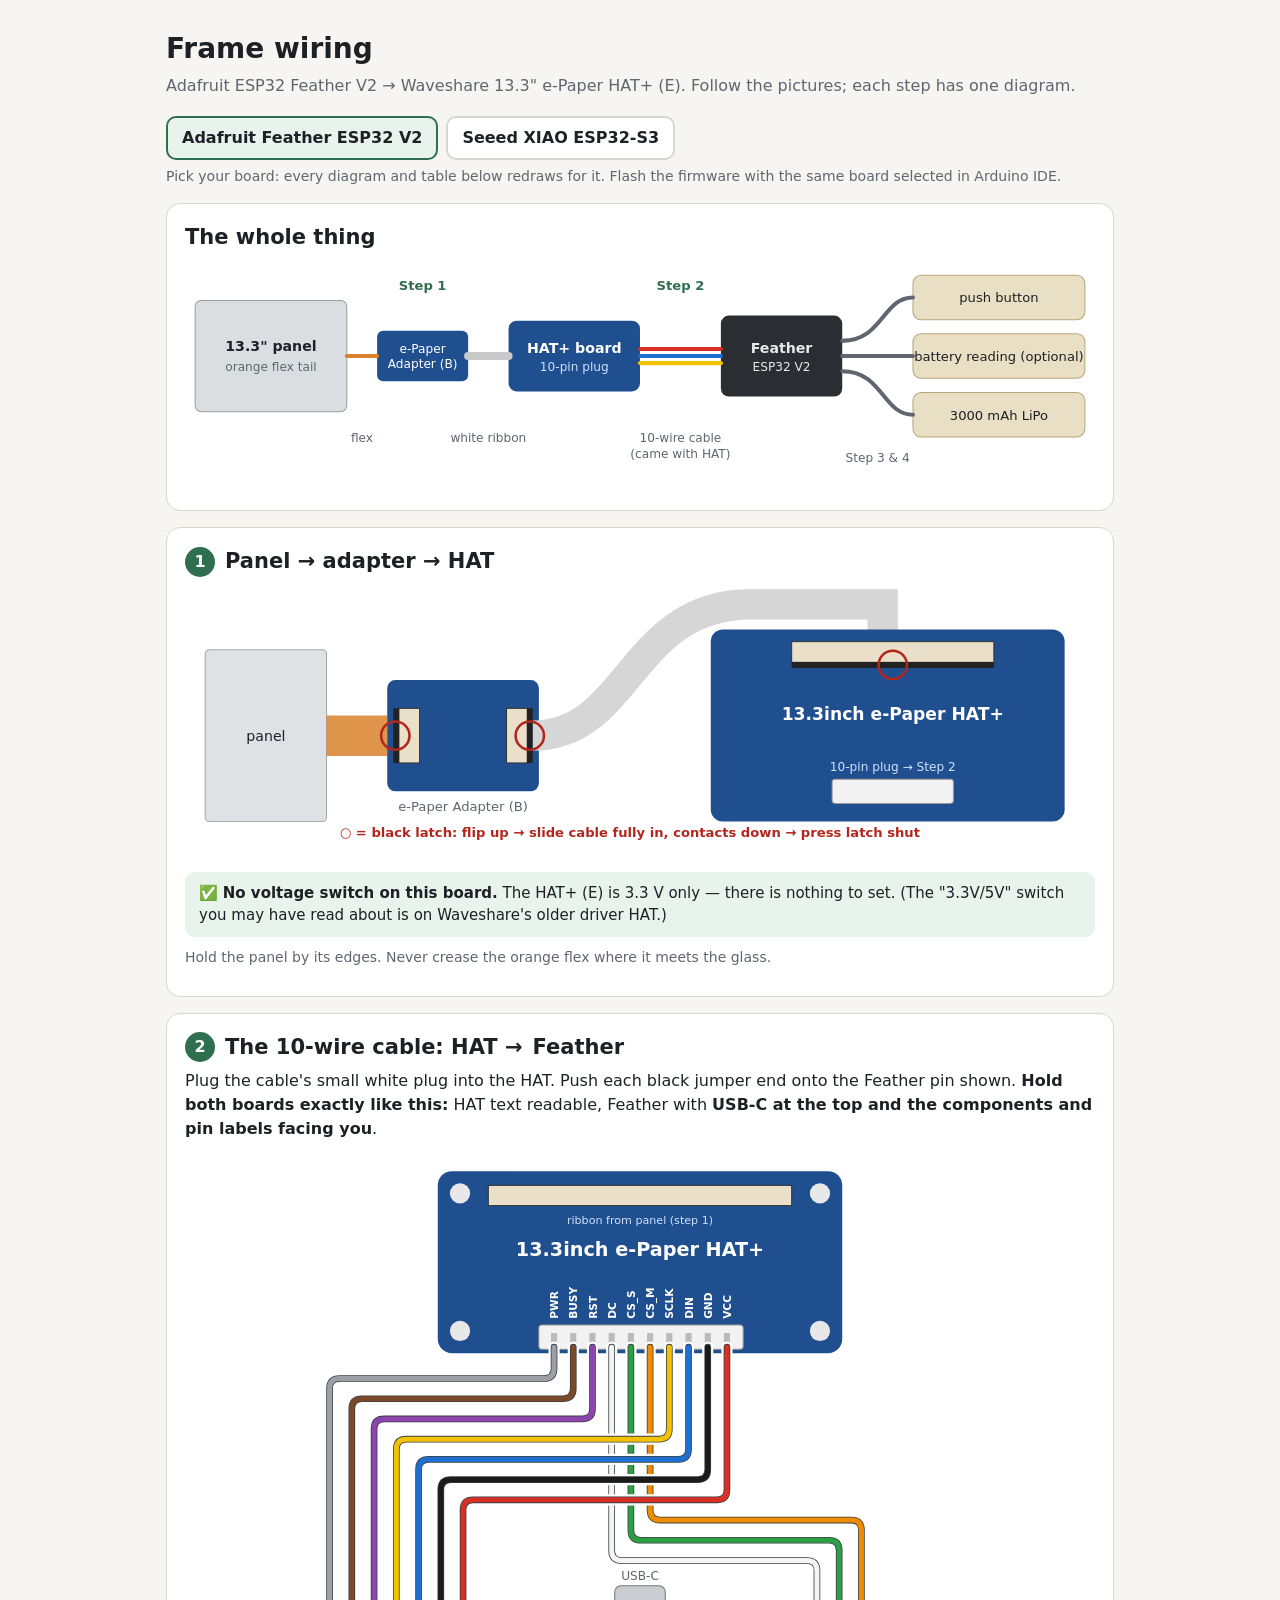
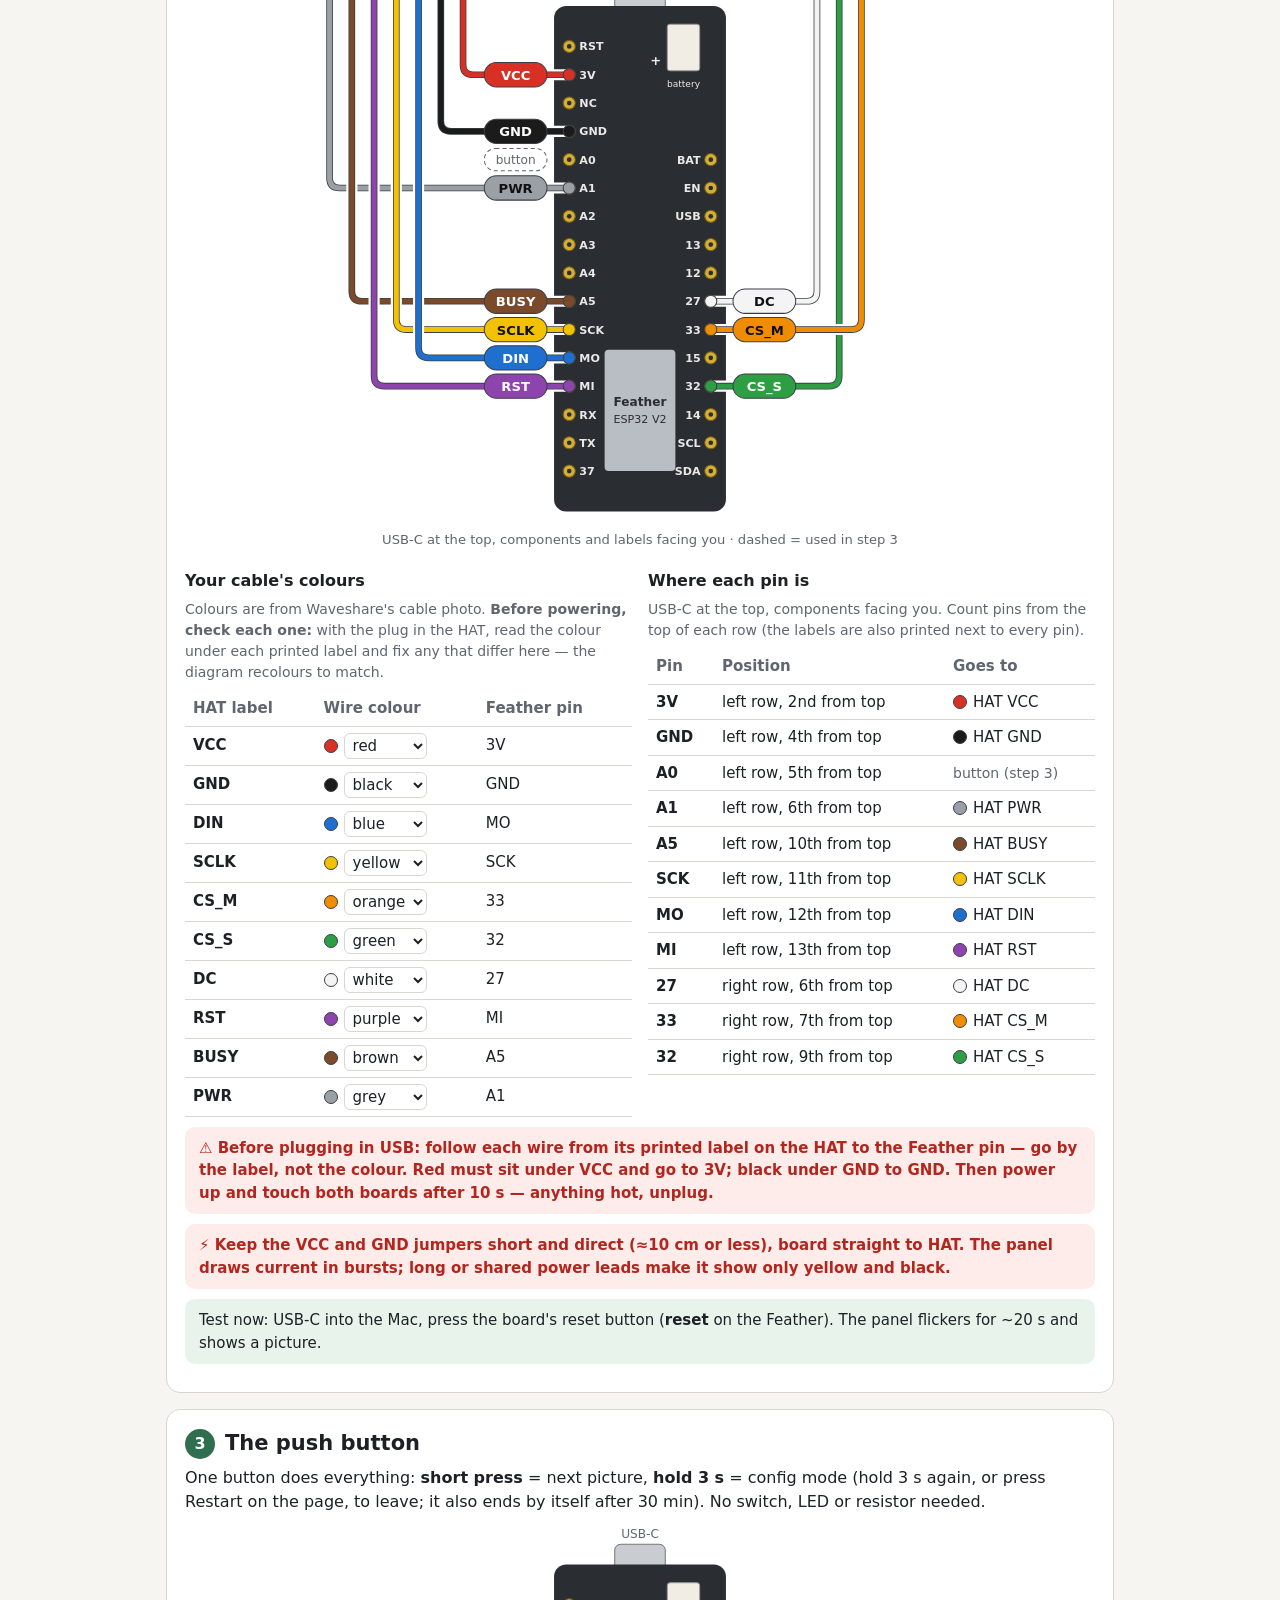
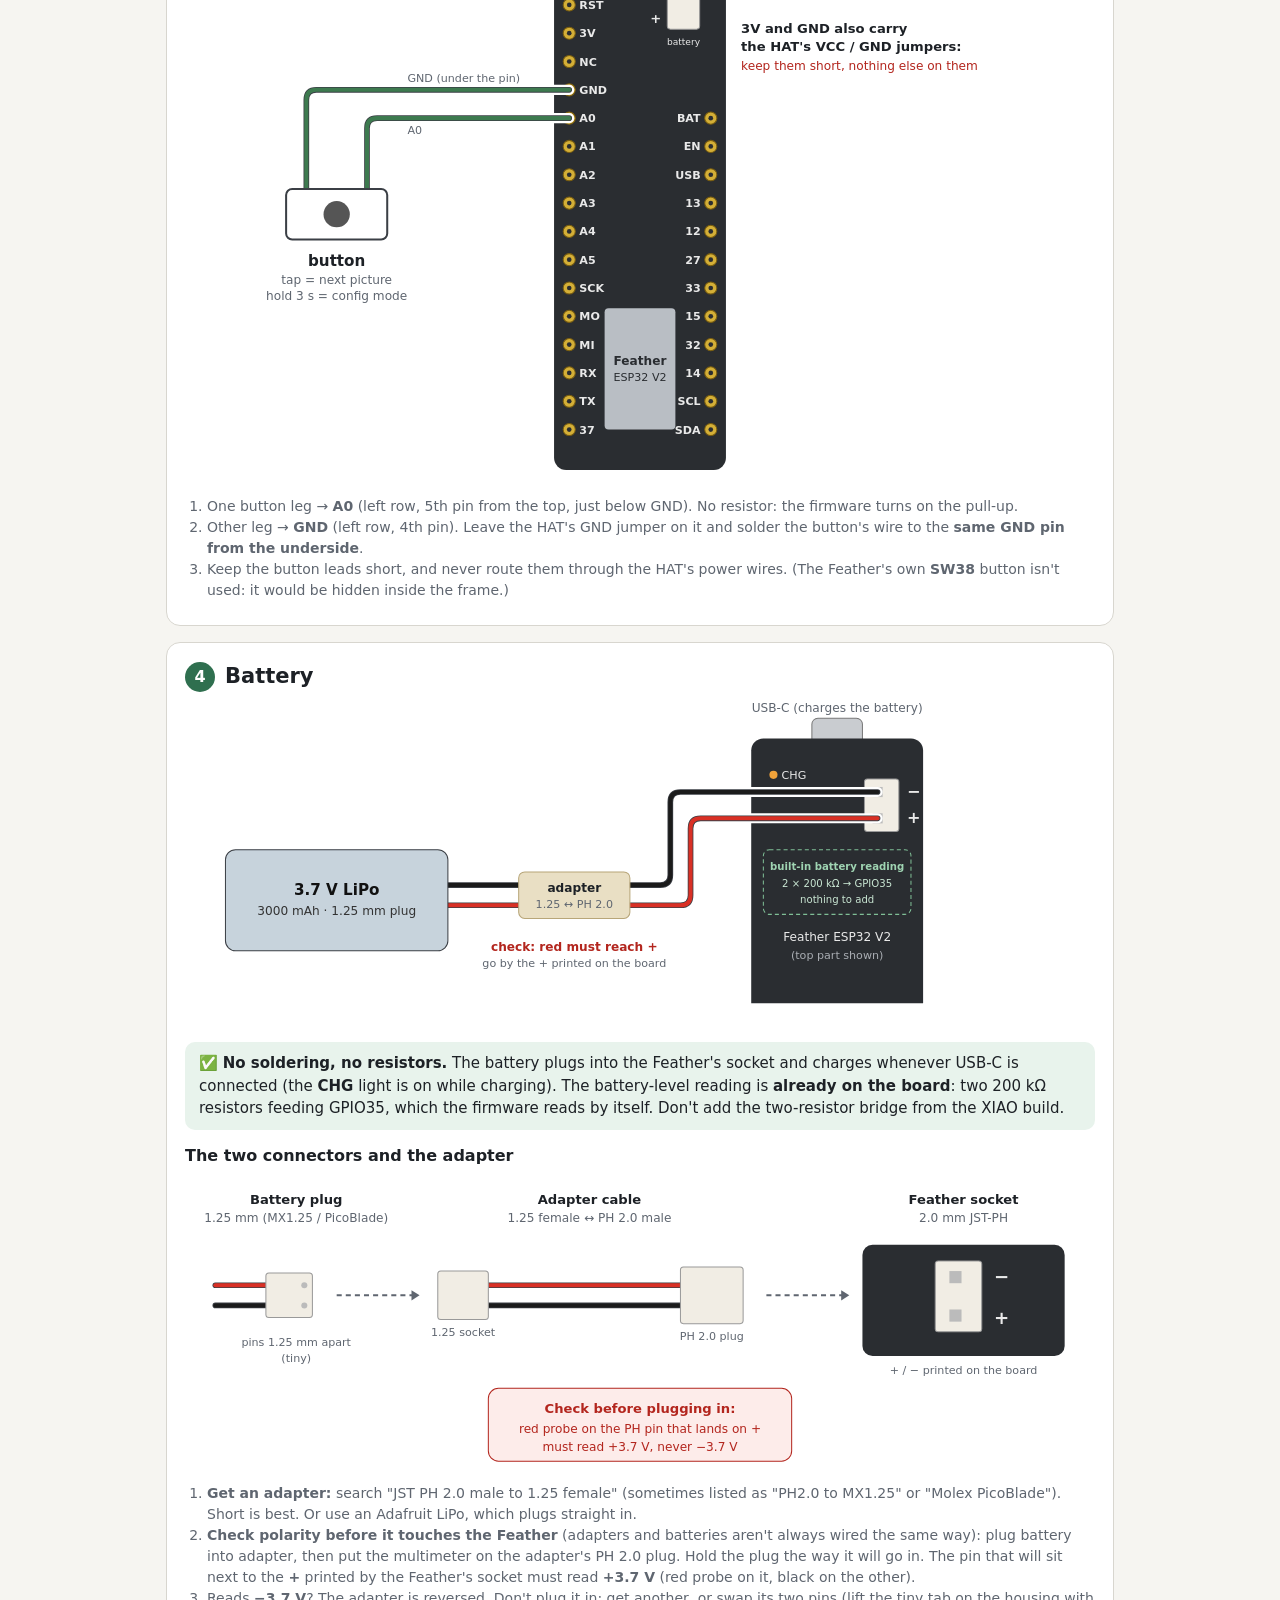
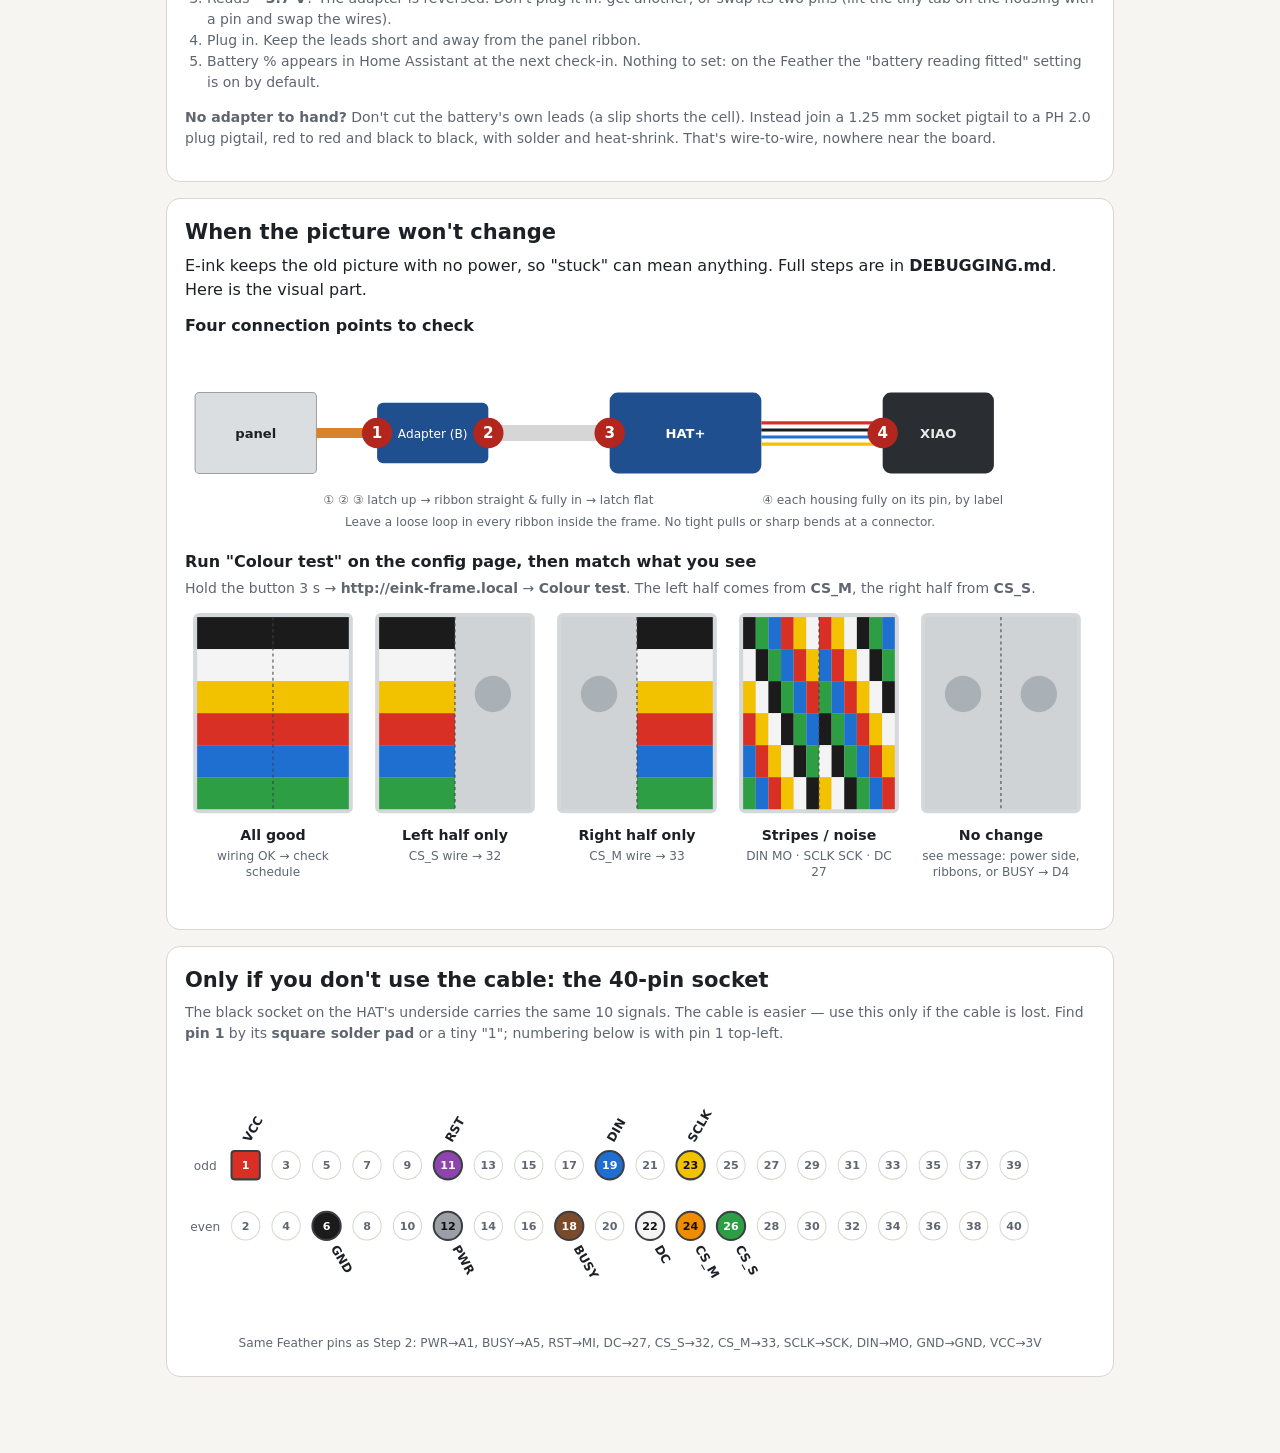
==== commit 3e889b72: "Wiring page: Feather battery connectors, adapter and polarity check Show the 1.25 mm battery plug, t" ====
--- a/wiring.html
+++ b/wiring.html
@@ -179,13 +179,18 @@
 <h2><span class="step">4</span>Battery</h2>
 <div data-board="feather">
 <svg id="batteryF" viewBox="0 0 900 330" role="img" aria-label="Battery plugs into the Feather's JST socket"></svg>
-<div class="note ok">✅ <b>No soldering.</b> The battery plugs into the Feather's socket, charges whenever USB-C is connected (the <b>CHG</b> light is on while charging), and the battery reading is built in.</div>
+<div class="note ok">✅ <b>No soldering, no resistors.</b> The battery plugs into the Feather's socket and charges whenever USB-C is connected (the <b>CHG</b> light is on while charging). The battery-level reading is <b>already on the board</b>: two 200 kΩ resistors feeding GPIO35, which the firmware reads by itself. Don't add the two-resistor bridge from the XIAO build.</div>
+
+<h3 style="font-size:16px;margin:14px 0 6px">The two connectors and the adapter</h3>
+<svg id="plugsF" viewBox="0 0 900 300" role="img" aria-label="1.25 mm battery plug, adapter, and 2.0 mm PH socket with polarity"></svg>
 <ol class="small">
-<li><b>Adapter:</b> your battery has a <b>1.25 mm</b> plug; the Feather's socket is <b>2.0 mm JST-PH</b>. Use a short "JST PH 2.0 to 1.25" adapter (or an Adafruit LiPo, which plugs straight in).</li>
-<li><b>Check polarity before plugging in.</b> Battery + adapter together, multimeter on the adapter's PH plug: the pin that will land on the <b>+</b> printed next to the Feather's socket must read <b>+3.7 V</b>. If it reads −3.7 V, don't use that adapter.</li>
-<li>Plug in. Keep the battery leads short and away from the panel ribbon.</li>
-<li>Battery %: nothing to wire. It's read from the Feather's built-in monitor and shows in Home Assistant at the next check-in.</li>
+<li><b>Get an adapter:</b> search "JST PH 2.0 male to 1.25 female" (sometimes listed as "PH2.0 to MX1.25" or "Molex PicoBlade"). Short is best. Or use an Adafruit LiPo, which plugs straight in.</li>
+<li><b>Check polarity before it touches the Feather</b> (adapters and batteries aren't always wired the same way): plug battery into adapter, then put the multimeter on the adapter's PH 2.0 plug. Hold the plug the way it will go in. The pin that will sit next to the <b>+</b> printed by the Feather's socket must read <b>+3.7 V</b> (red probe on it, black on the other).</li>
+<li>Reads <b>−3.7 V</b>? The adapter is reversed. Don't plug it in: get another, or swap its two pins (lift the tiny tab on the housing with a pin and swap the wires).</li>
+<li>Plug in. Keep the leads short and away from the panel ribbon.</li>
+<li>Battery % appears in Home Assistant at the next check-in. Nothing to set: on the Feather the "battery reading fitted" setting is on by default.</li>
 </ol>
+<p class="small"><b>No adapter to hand?</b> Don't cut the battery's own leads (a slip shorts the cell). Instead join a 1.25 mm socket pigtail to a PH 2.0 plug pigtail, red to red and black to black, with solder and heat-shrink. That's wire-to-wire, nowhere near the board.</p>
 </div>
 <div data-board="xiao">
 <svg id="battery" viewBox="0 0 900 365" role="img" aria-label="Battery pads on underside"></svg>
@@ -500,6 +505,10 @@
   el(svg,'rect',{x:sx+8,y:sy+34,width:10,height:10,fill:'#bbb'});
   el(svg,'text',{x:sx+42,y:sy+44,'font-size':16,'font-weight':700,fill:'var(--pcbtext)'},'+');
   el(svg,'text',{x:sx+42,y:sy+18,'font-size':16,'font-weight':700,fill:'var(--pcbtext)'},'−');
+  el(svg,'rect',{x:x+12,y:y+110,width:W-24,height:64,rx:6,fill:'none',stroke:'#7fbf96','stroke-dasharray':'4 3'});
+  el(svg,'text',{x:x+W/2,y:y+130,'text-anchor':'middle','font-size':10,'font-weight':700,fill:'#9fd4b2'},'built-in battery reading');
+  el(svg,'text',{x:x+W/2,y:y+147,'text-anchor':'middle','font-size':10,fill:'#c9e6d3'},'2 × 200 kΩ → GPIO35');
+  el(svg,'text',{x:x+W/2,y:y+163,'text-anchor':'middle','font-size':10,fill:'#c9e6d3'},'nothing to add');
   el(svg,'text',{x:x+W/2,y:y+200,'text-anchor':'middle','font-size':12,fill:'var(--pcbtext)'},'Feather ESP32 V2');
   el(svg,'text',{x:x+W/2,y:y+218,'text-anchor':'middle','font-size':11,fill:'#a9adb3'},'(top part shown)');
   const g=el(svg,'g',{});
@@ -515,6 +524,46 @@
   wire(g,[[440,205],[500,205],[500,sy+39],[sx+13,sy+39]],'#d93025',4);
   el(svg,'text',{x:385,y:250,'text-anchor':'middle','font-size':12,'font-weight':700,fill:'var(--warn)'},'check: red must reach +');
   el(svg,'text',{x:385,y:266,'text-anchor':'middle','font-size':11,fill:'var(--muted)'},'go by the + printed on the board');
+}
+
+function drawPlugsF(){
+  const svg=document.getElementById('plugsF'); if(!svg) return; svg.innerHTML='';
+  const g=el(svg,'g',{});
+  // 1.25 mm plug on the battery (small)
+  el(svg,'text',{x:110,y:30,'text-anchor':'middle','font-size':13,'font-weight':700,fill:'var(--text)'},'Battery plug');
+  el(svg,'text',{x:110,y:47,'text-anchor':'middle','font-size':12,fill:'var(--muted)'},'1.25 mm (MX1.25 / PicoBlade)');
+  wire(g,[[30,110],[80,110]],'#d93025',4); wire(g,[[30,130],[80,130]],'#1b1b1b',4);
+  el(svg,'rect',{x:80,y:98,width:46,height:44,rx:3,fill:'#f1ede4',stroke:'#999'});
+  el(svg,'circle',{cx:118,cy:110,r:3,fill:'#bbb'}); el(svg,'circle',{cx:118,cy:130,r:3,fill:'#bbb'});
+  el(svg,'text',{x:110,y:170,'text-anchor':'middle','font-size':11,fill:'var(--muted)'},'pins 1.25 mm apart');
+  el(svg,'text',{x:110,y:186,'text-anchor':'middle','font-size':11,fill:'var(--muted)'},'(tiny)');
+  // adapter
+  el(svg,'text',{x:400,y:30,'text-anchor':'middle','font-size':13,'font-weight':700,fill:'var(--text)'},'Adapter cable');
+  el(svg,'text',{x:400,y:47,'text-anchor':'middle','font-size':12,fill:'var(--muted)'},'1.25 female  ↔  PH 2.0 male');
+  el(svg,'rect',{x:250,y:96,width:50,height:48,rx:3,fill:'#f1ede4',stroke:'#999'});
+  el(svg,'text',{x:275,y:160,'text-anchor':'middle','font-size':11,fill:'var(--muted)'},'1.25 socket');
+  wire(g,[[300,110],[490,110]],'#d93025',4); wire(g,[[300,130],[490,130]],'#1b1b1b',4);
+  el(svg,'rect',{x:490,y:92,width:62,height:56,rx:3,fill:'#f1ede4',stroke:'#999'});
+  el(svg,'text',{x:521,y:164,'text-anchor':'middle','font-size':11,fill:'var(--muted)'},'PH 2.0 plug');
+  // arrows
+  el(svg,'path',{d:'M150 120 h80',stroke:'var(--muted)','stroke-width':2,'stroke-dasharray':'5 4',fill:'none'});
+  el(svg,'path',{d:'M232 120 l-8 -5 v10 z',fill:'var(--muted)'});
+  el(svg,'path',{d:'M575 120 h80',stroke:'var(--muted)','stroke-width':2,'stroke-dasharray':'5 4',fill:'none'});
+  el(svg,'path',{d:'M657 120 l-8 -5 v10 z',fill:'var(--muted)'});
+  // Feather socket
+  el(svg,'text',{x:770,y:30,'text-anchor':'middle','font-size':13,'font-weight':700,fill:'var(--text)'},'Feather socket');
+  el(svg,'text',{x:770,y:47,'text-anchor':'middle','font-size':12,fill:'var(--muted)'},'2.0 mm JST-PH');
+  el(svg,'rect',{x:670,y:70,width:200,height:110,rx:10,fill:'var(--pcb)'});
+  el(svg,'rect',{x:742,y:86,width:46,height:70,rx:3,fill:'#f1ede4',stroke:'#999'});
+  el(svg,'rect',{x:756,y:96,width:12,height:12,fill:'#bbb'}); el(svg,'rect',{x:756,y:134,width:12,height:12,fill:'#bbb'});
+  el(svg,'text',{x:800,y:108,'font-size':18,'font-weight':700,fill:'var(--pcbtext)'},'−');
+  el(svg,'text',{x:800,y:148,'font-size':18,'font-weight':700,fill:'var(--pcbtext)'},'+');
+  el(svg,'text',{x:770,y:198,'text-anchor':'middle','font-size':11,fill:'var(--muted)'},'+ / − printed on the board');
+  // polarity check
+  el(svg,'rect',{x:300,y:212,width:300,height:72,rx:10,fill:'var(--warnbg)',stroke:'var(--warn)'});
+  el(svg,'text',{x:450,y:236,'text-anchor':'middle','font-size':13,'font-weight':700,fill:'var(--warn)'},'Check before plugging in:');
+  el(svg,'text',{x:450,y:256,'text-anchor':'middle','font-size':12,fill:'var(--warn)'},'red probe on the PH pin that lands on +');
+  el(svg,'text',{x:450,y:274,'text-anchor':'middle','font-size':12,fill:'var(--warn)'},'must read +3.7 V, never −3.7 V');
 }
 
 function drawGpio(){
@@ -601,7 +650,7 @@
 }
 document.querySelectorAll('[data-pick]').forEach(b=>b.onclick=()=>{ boardKey=b.dataset.pick;
   try{ localStorage.setItem('board', boardKey); }catch(e){} render(); });
-function render(){ applyBoard(); drawMain(); drawExtras(); drawBattery(); drawBatteryFeather(); drawTests(); drawGpio(); tables(); }
+function render(){ applyBoard(); drawMain(); drawExtras(); drawBattery(); drawBatteryFeather(); drawPlugsF(); drawTests(); drawGpio(); tables(); }
 render();
 </script>
 </body></html>
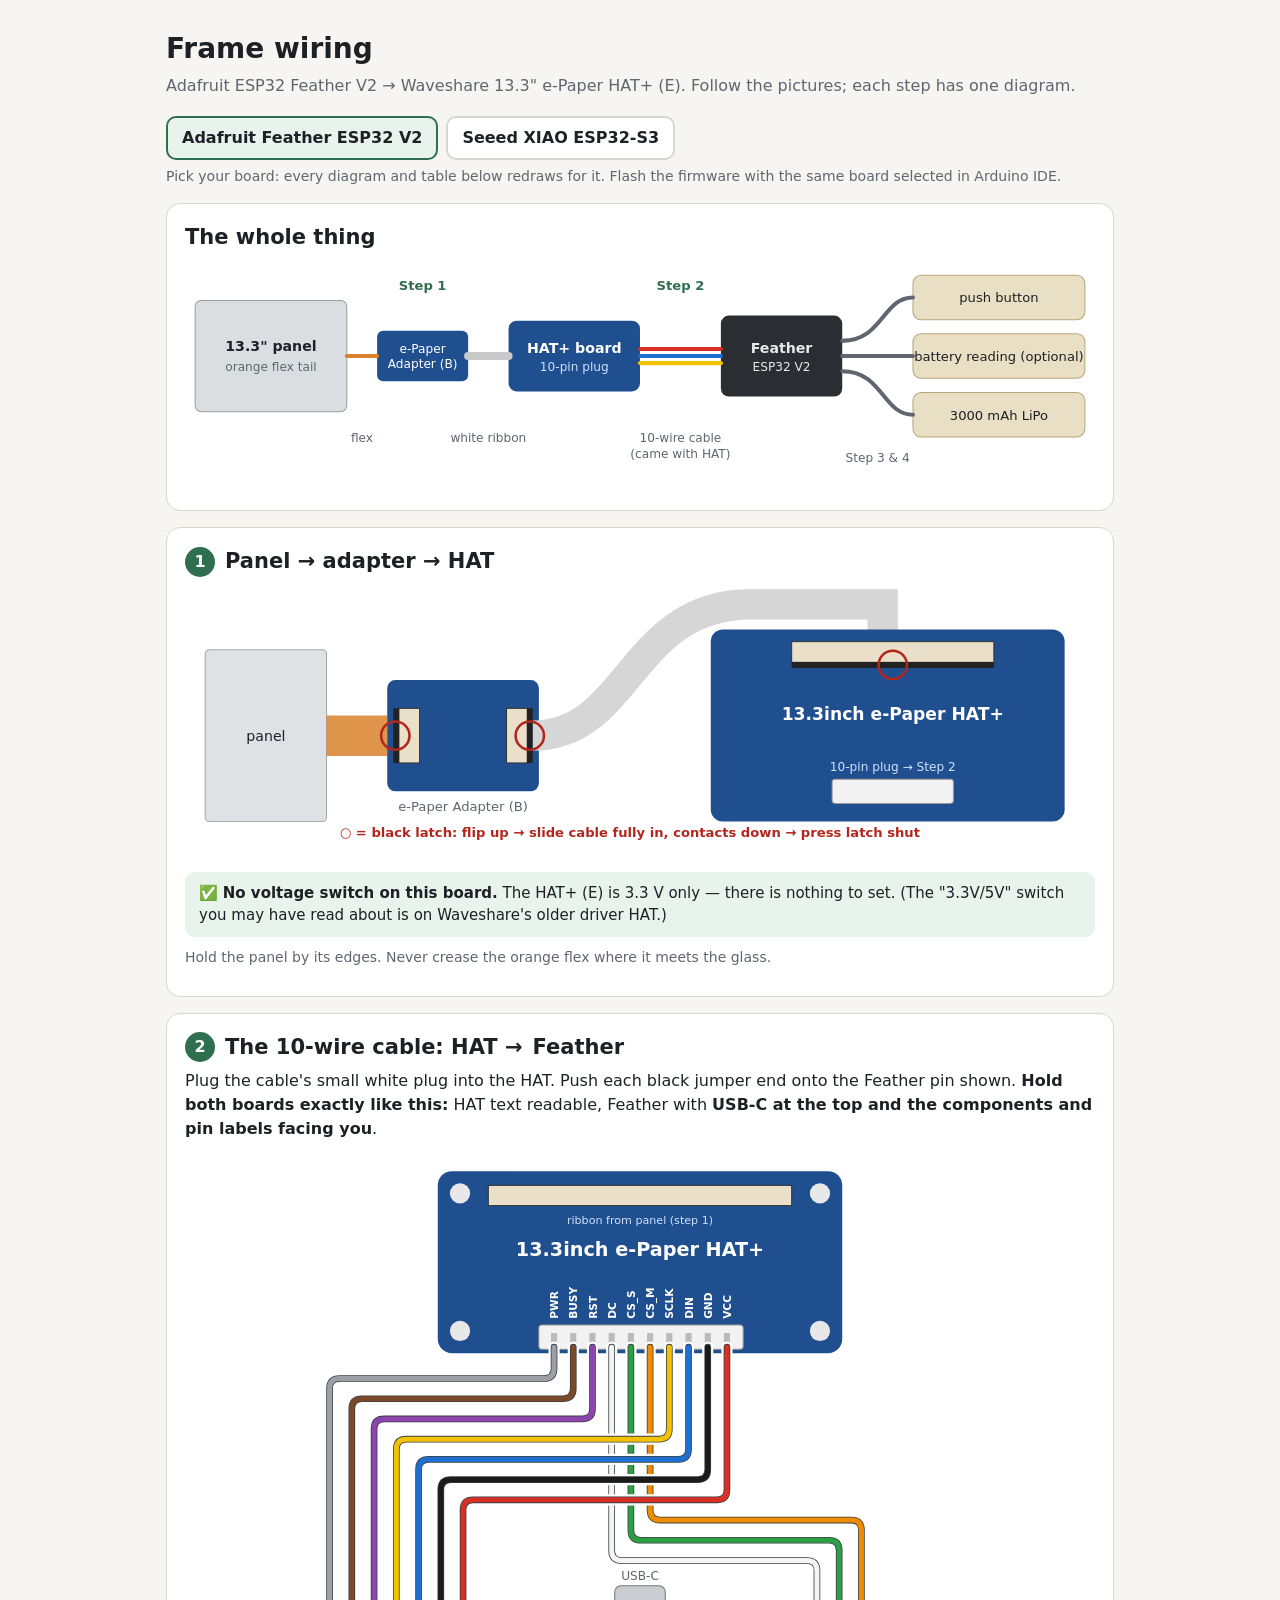
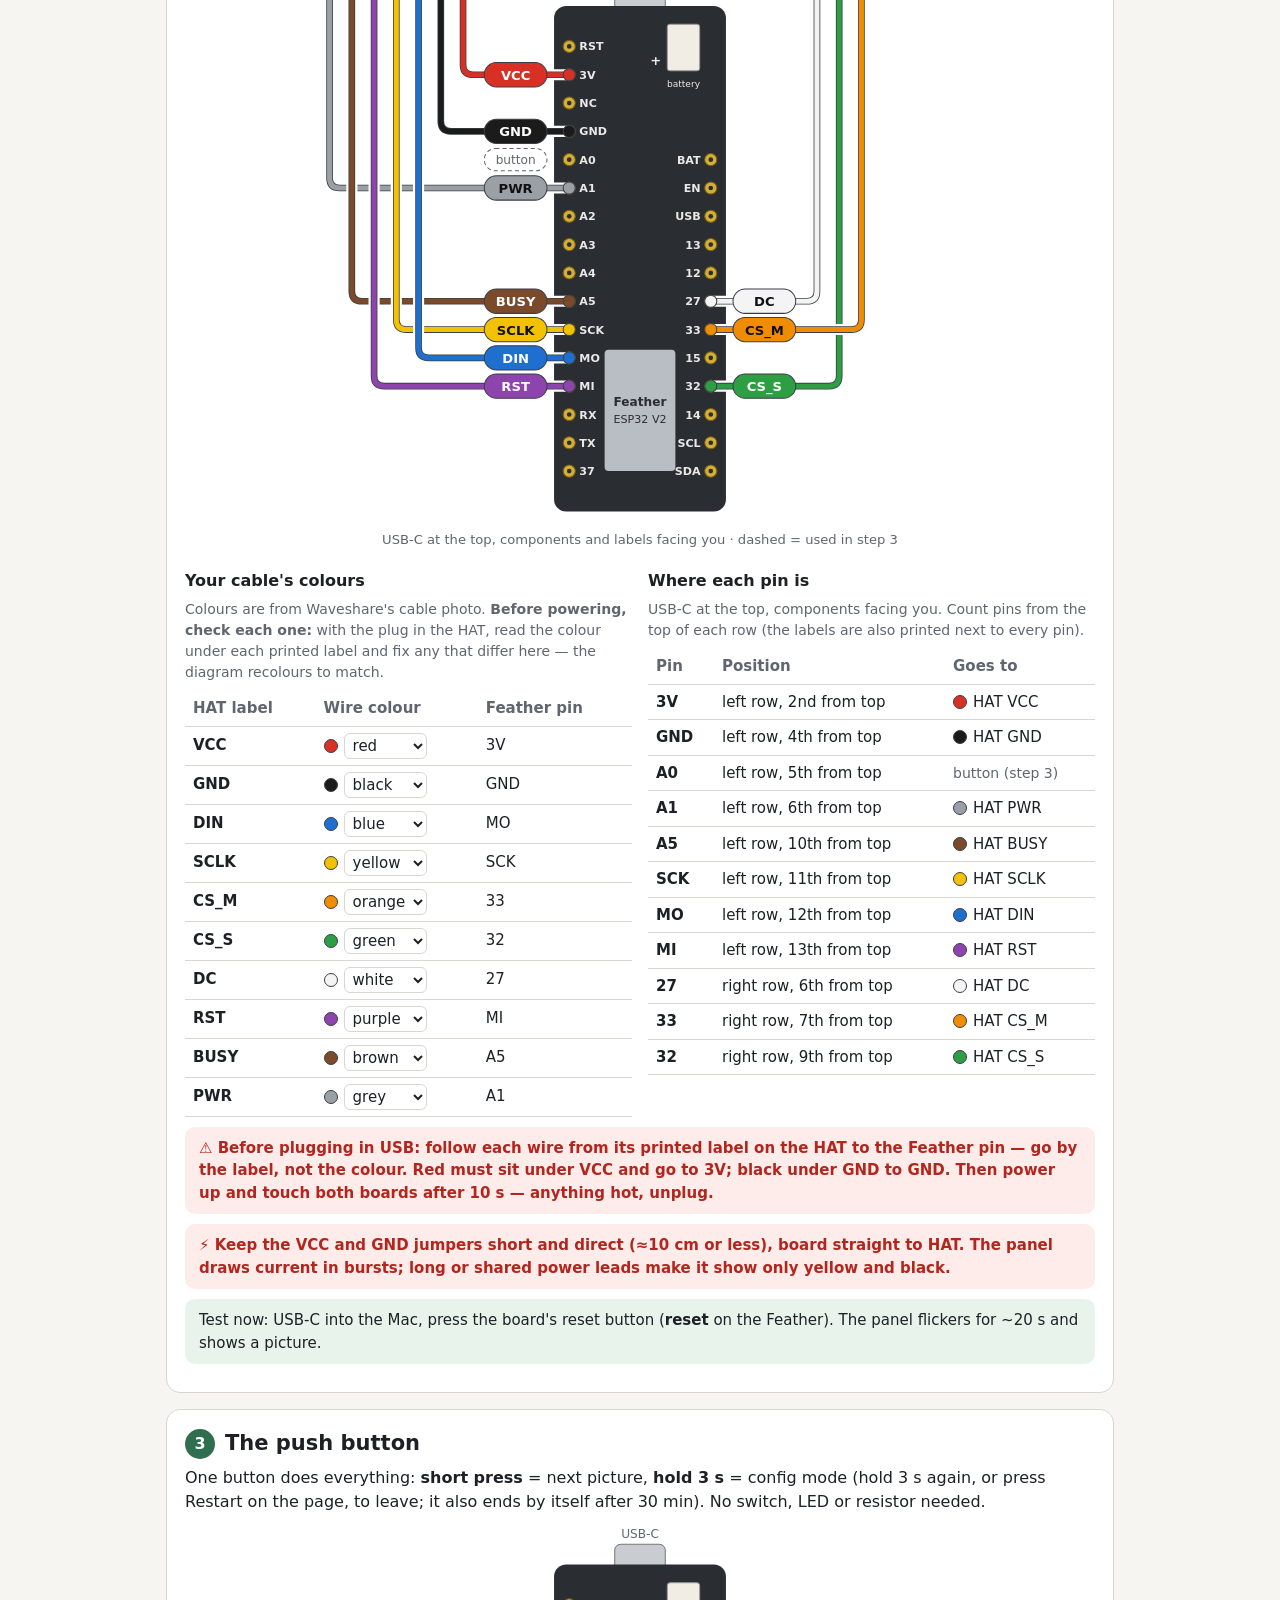
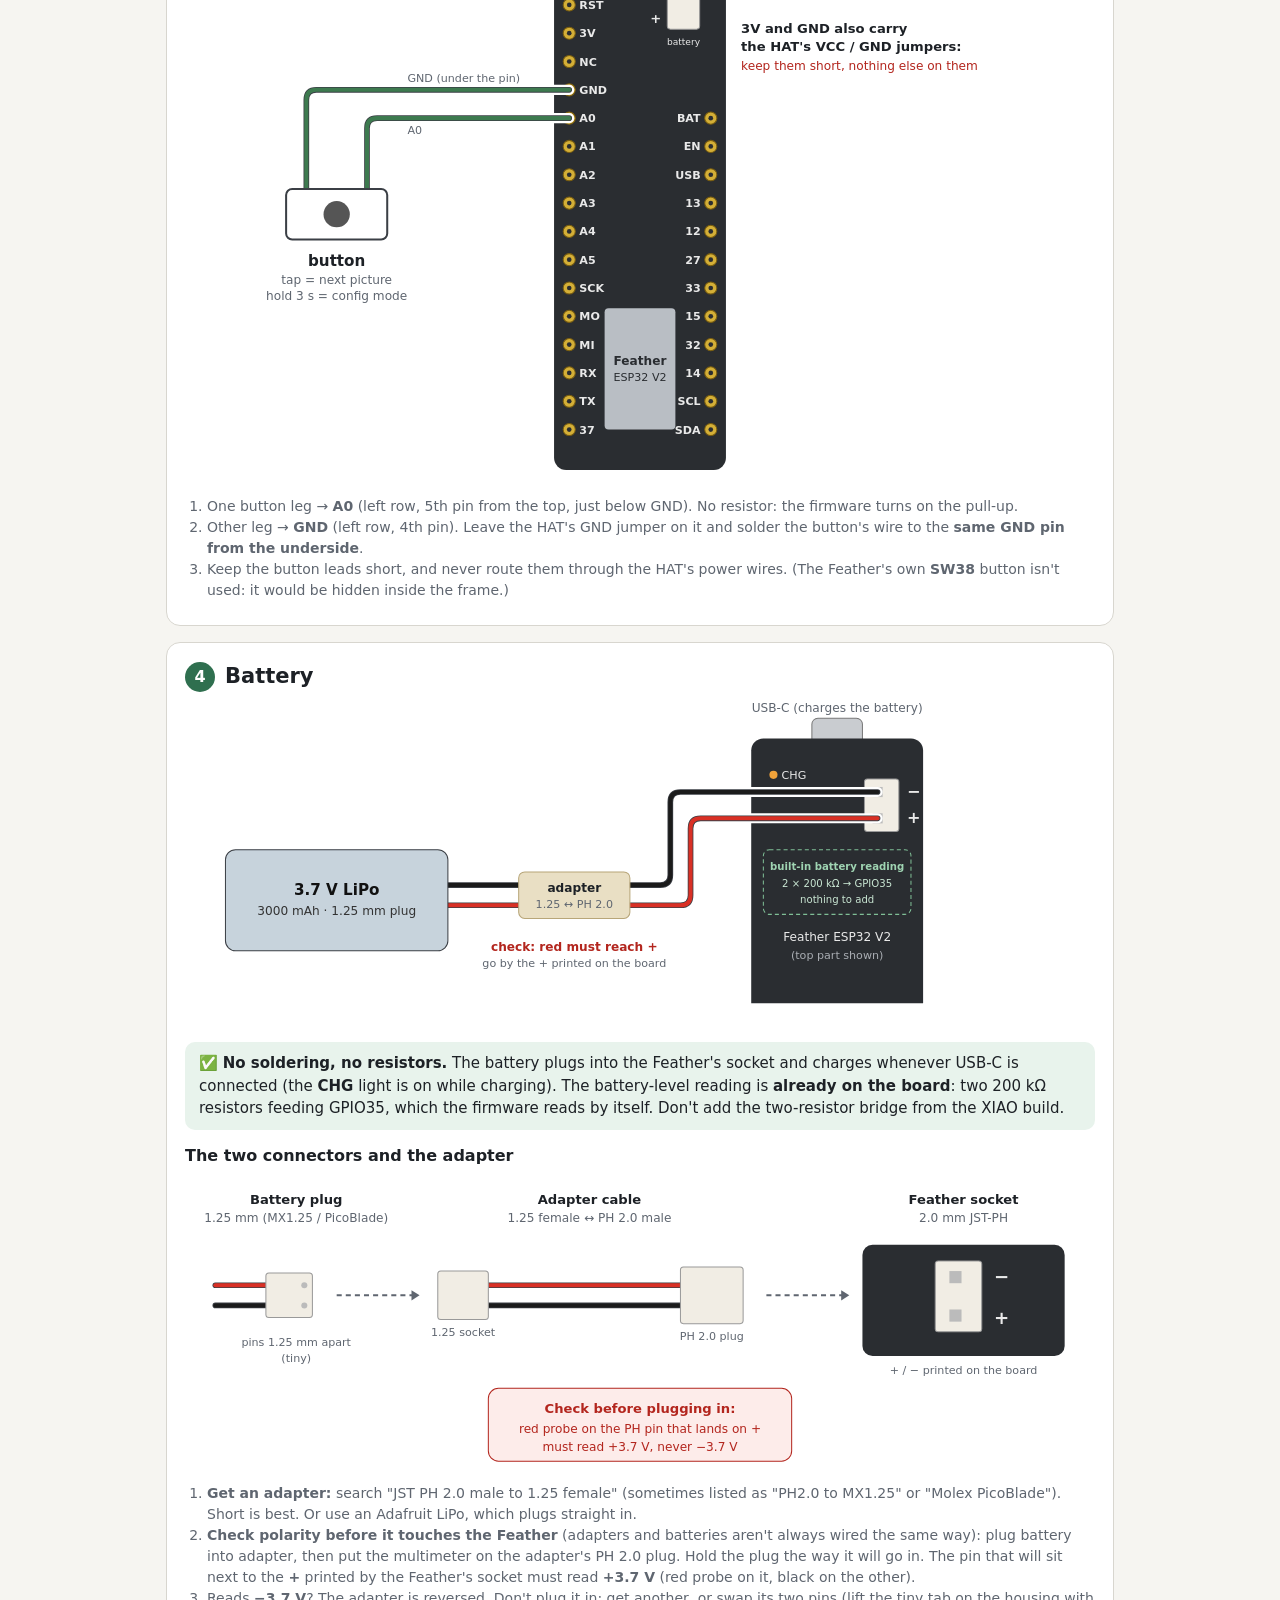
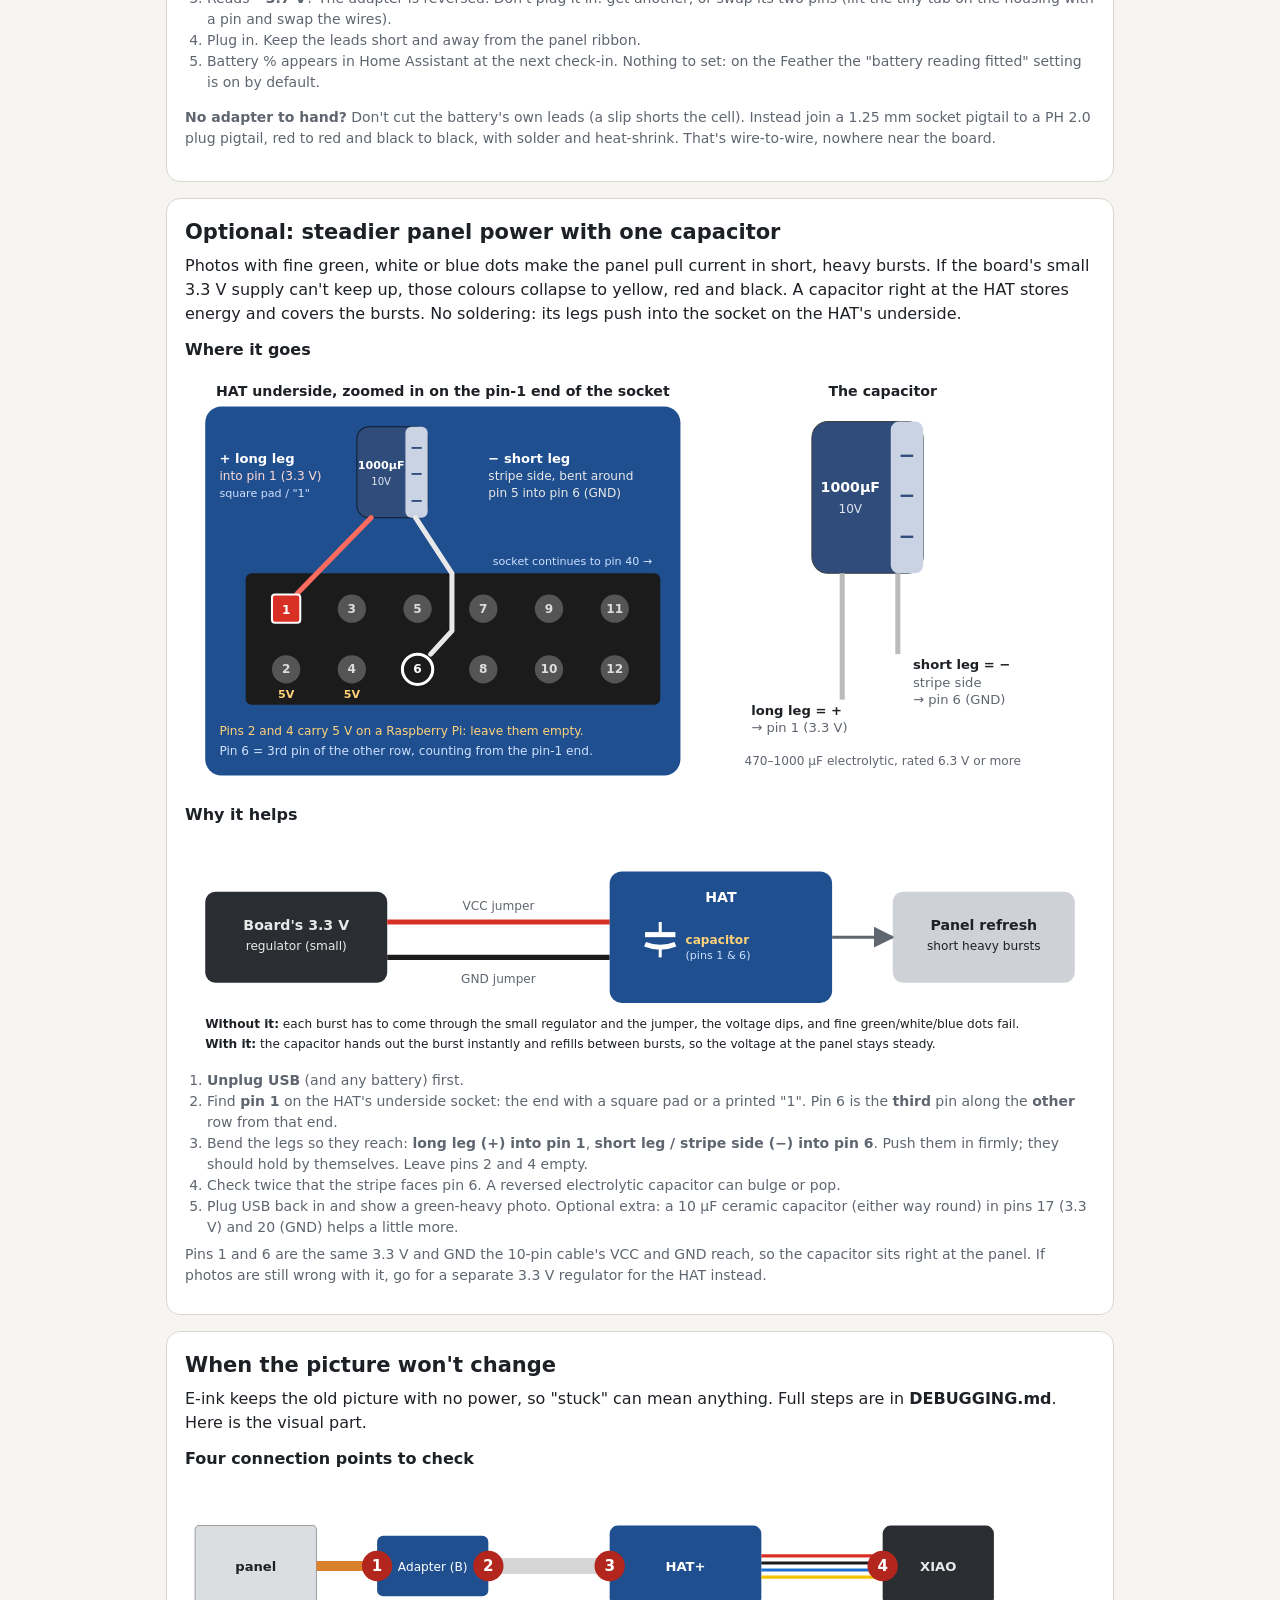
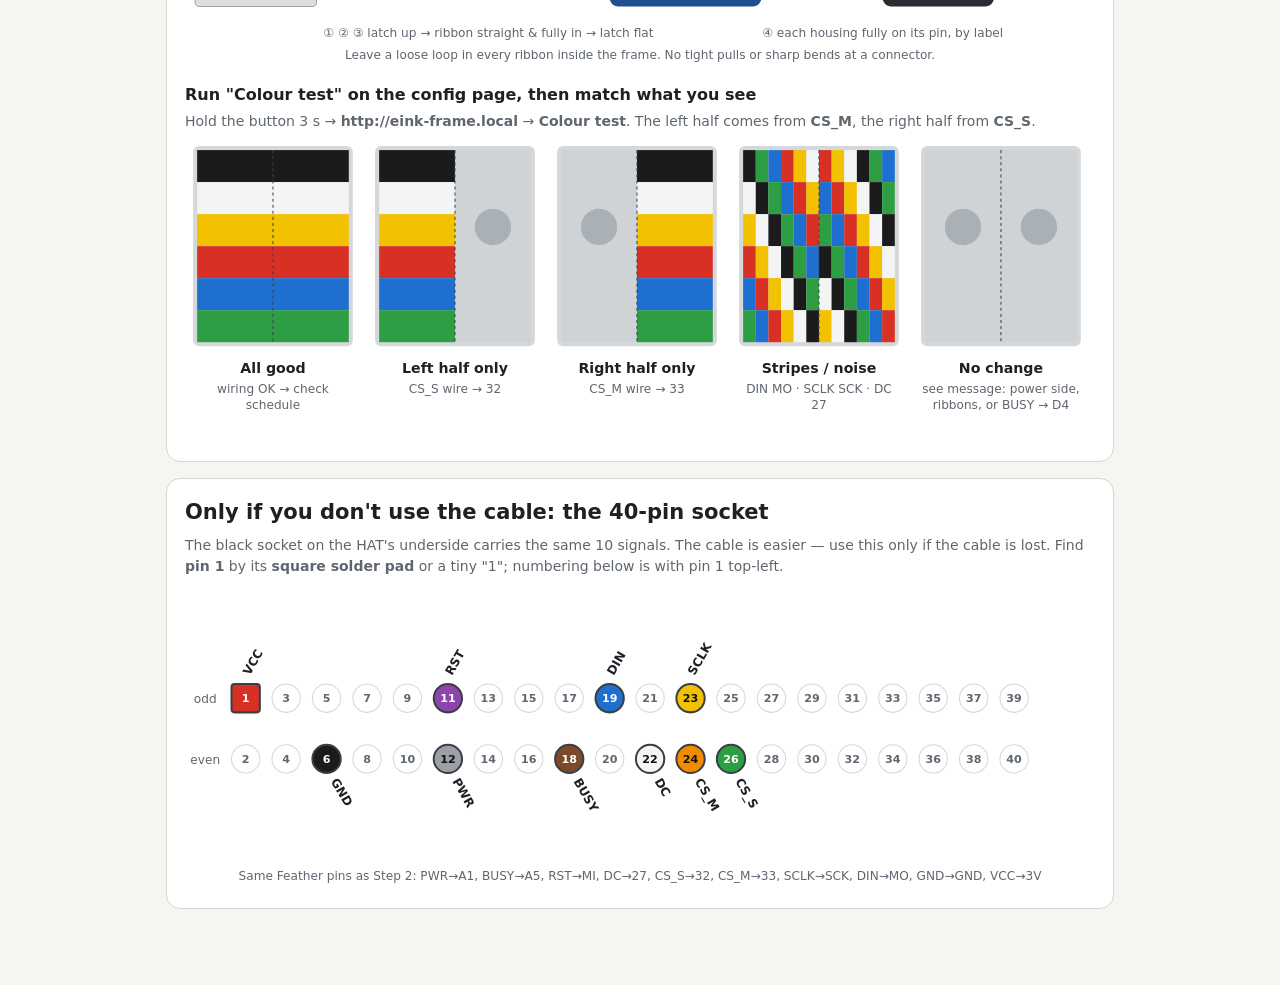
==== commit d0ecc24f: "Wiring page: optional capacitor for steadier panel power Shows where a 470-1000 uF capacitor plugs i" ====
--- a/wiring.html
+++ b/wiring.html
@@ -241,6 +241,119 @@
 </div>
 </section>
 
+<!-- ============ OPTIONAL: CAPACITOR ============ -->
+<section id="capacitor">
+<h2>Optional: steadier panel power with one capacitor</h2>
+<p>Photos with fine green, white or blue dots make the panel pull current in short, heavy bursts. If the board's small 3.3 V supply can't keep up, those colours collapse to yellow, red and black. A capacitor right at the HAT stores energy and covers the bursts. No soldering: its legs push into the socket on the HAT's underside.</p>
+
+<h3 style="font-size:16px;margin:12px 0 4px">Where it goes</h3>
+<svg viewBox="0 0 900 420" role="img" aria-label="Capacitor plugged into pins 1 and 6 of the HAT's 40-pin socket">
+  <!-- HAT underside (zoomed) -->
+  <rect x="20" y="40" width="470" height="365" rx="16" fill="var(--hat)"/>
+  <text x="255" y="30" text-anchor="middle" font-size="14" font-weight="700" fill="var(--text)">HAT underside, zoomed in on the pin-1 end of the socket</text>
+  <rect x="60" y="205" width="410" height="130" rx="6" fill="#1b1b1b"/>
+  <text x="462" y="197" text-anchor="end" font-size="11" fill="#cfe0ff">socket continues to pin 40 →</text>
+  <!-- capacitor standing up from the board -->
+  <rect x="170" y="60" width="70" height="90" rx="12" fill="#2f4c7a" stroke="#0e1b30"/>
+  <rect x="218" y="60" width="22" height="90" rx="6" fill="#c9d3e3"/>
+  <text x="229" y="86" text-anchor="middle" font-size="16" font-weight="700" fill="#2f4c7a">−</text>
+  <text x="229" y="112" text-anchor="middle" font-size="16" font-weight="700" fill="#2f4c7a">−</text>
+  <text x="229" y="138" text-anchor="middle" font-size="16" font-weight="700" fill="#2f4c7a">−</text>
+  <text x="194" y="102" text-anchor="middle" font-size="11" font-weight="700" fill="#fff">1000µF</text>
+  <text x="194" y="118" text-anchor="middle" font-size="10" fill="#dfe6f2">10V</text>
+  <!-- legs: + to pin 1, − bent around pin 5 into pin 6 -->
+  <path d="M184 150 L111 225" stroke="#ff6b5e" stroke-width="5" stroke-linecap="round" fill="none"/>
+  <path d="M228 150 L264 205 L264 262 L243 285" stroke="#e8e8e8" stroke-width="5" stroke-linecap="round" stroke-linejoin="round" fill="none"/>
+  <!-- pins 1..12: odd row top (y 240), even row bottom (y 300) -->
+  <g font-size="12" font-weight="700" text-anchor="middle">
+    <rect x="86" y="226" width="28" height="28" rx="3" fill="#d93025" stroke="#fff" stroke-width="2"/>
+    <text x="100" y="245" fill="#fff">1</text>
+    <circle cx="100" cy="300" r="14" fill="#555"/><text x="100" y="304" fill="#ddd">2</text>
+    <circle cx="165" cy="240" r="14" fill="#555"/><text x="165" y="244" fill="#ddd">3</text>
+    <circle cx="165" cy="300" r="14" fill="#555"/><text x="165" y="304" fill="#ddd">4</text>
+    <circle cx="230" cy="240" r="14" fill="#555"/><text x="230" y="244" fill="#ddd">5</text>
+    <circle cx="230" cy="300" r="15" fill="#1b1b1b" stroke="#fff" stroke-width="3"/><text x="230" y="304" fill="#fff">6</text>
+    <circle cx="295" cy="240" r="14" fill="#555"/><text x="295" y="244" fill="#ddd">7</text>
+    <circle cx="295" cy="300" r="14" fill="#555"/><text x="295" y="304" fill="#ddd">8</text>
+    <circle cx="360" cy="240" r="14" fill="#555"/><text x="360" y="244" fill="#ddd">9</text>
+    <circle cx="360" cy="300" r="14" fill="#555"/><text x="360" y="304" fill="#ddd">10</text>
+    <circle cx="425" cy="240" r="14" fill="#555"/><text x="425" y="244" fill="#ddd">11</text>
+    <circle cx="425" cy="300" r="14" fill="#555"/><text x="425" y="304" fill="#ddd">12</text>
+    <text x="100" y="328" font-size="11" fill="#ffd27a">5V</text>
+    <text x="165" y="328" font-size="11" fill="#ffd27a">5V</text>
+  </g>
+  <!-- labels -->
+  <g font-size="13" font-weight="700" fill="#fff">
+    <text x="34" y="96">+ long leg</text>
+    <text x="34" y="113" font-size="12" font-weight="400" fill="#ffd9d4">into pin 1 (3.3 V)</text>
+    <text x="34" y="130" font-size="11" font-weight="400" fill="#cfe0ff">square pad / "1"</text>
+    <text x="300" y="96">− short leg</text>
+    <text x="300" y="113" font-size="12" font-weight="400" fill="#e8e8e8">stripe side, bent around</text>
+    <text x="300" y="130" font-size="12" font-weight="400" fill="#e8e8e8">pin 5 into pin 6 (GND)</text>
+  </g>
+  <text x="34" y="365" font-size="12" fill="#ffd27a">Pins 2 and 4 carry 5 V on a Raspberry Pi: leave them empty.</text>
+  <text x="34" y="385" font-size="12" fill="#cfe0ff">Pin 6 = 3rd pin of the other row, counting from the pin-1 end.</text>
+
+  <!-- right: capacitor close-up -->
+  <text x="690" y="30" text-anchor="middle" font-size="14" font-weight="700" fill="var(--text)">The capacitor</text>
+  <rect x="620" y="55" width="110" height="150" rx="16" fill="#2f4c7a" stroke="var(--edge)"/>
+  <rect x="698" y="55" width="32" height="150" rx="8" fill="#c9d3e3"/>
+  <text x="714" y="95" text-anchor="middle" font-size="20" font-weight="700" fill="#2f4c7a">−</text>
+  <text x="714" y="135" text-anchor="middle" font-size="20" font-weight="700" fill="#2f4c7a">−</text>
+  <text x="714" y="175" text-anchor="middle" font-size="20" font-weight="700" fill="#2f4c7a">−</text>
+  <text x="658" y="125" text-anchor="middle" font-size="14" font-weight="700" fill="#fff">1000µF</text>
+  <text x="658" y="145" text-anchor="middle" font-size="12" fill="#dfe6f2">10V</text>
+  <path d="M650 205 V330" stroke="#bbb" stroke-width="5"/>
+  <path d="M705 205 V285" stroke="#bbb" stroke-width="5"/>
+  <g font-size="13">
+    <text x="560" y="345" font-weight="700" fill="var(--text)">long leg = +</text>
+    <text x="560" y="362" fill="var(--muted)">→ pin 1 (3.3 V)</text>
+    <text x="720" y="300" font-weight="700" fill="var(--text)">short leg = −</text>
+    <text x="720" y="317" fill="var(--muted)">stripe side</text>
+    <text x="720" y="334" fill="var(--muted)">→ pin 6 (GND)</text>
+  </g>
+  <text x="690" y="395" text-anchor="middle" font-size="12" fill="var(--muted)">470–1000 µF electrolytic, rated 6.3 V or more</text>
+</svg>
+
+<h3 style="font-size:16px;margin:12px 0 4px">Why it helps</h3>
+<svg viewBox="0 0 900 230" role="img" aria-label="Power path from board regulator through jumper to HAT, with capacitor supplying bursts">
+  <defs><marker id="arr" viewBox="0 0 10 10" refX="9" refY="5" markerWidth="7" markerHeight="7" orient="auto"><path d="M0 0 L10 5 L0 10 z" fill="var(--muted)"/></marker></defs>
+  <rect x="20" y="60" width="180" height="90" rx="10" fill="var(--pcb)"/>
+  <text x="110" y="98" text-anchor="middle" font-size="14" font-weight="700" fill="var(--pcbtext)">Board's 3.3 V</text>
+  <text x="110" y="118" text-anchor="middle" font-size="12" fill="var(--pcbtext)">regulator (small)</text>
+  <path d="M200 90 H420" stroke="#d93025" stroke-width="5"/>
+  <path d="M200 125 H420" stroke="#1b1b1b" stroke-width="5"/>
+  <text x="310" y="78" text-anchor="middle" font-size="12" fill="var(--muted)">VCC jumper</text>
+  <text x="310" y="150" text-anchor="middle" font-size="12" fill="var(--muted)">GND jumper</text>
+  <rect x="420" y="40" width="220" height="130" rx="12" fill="var(--hat)"/>
+  <text x="530" y="70" text-anchor="middle" font-size="14" font-weight="700" fill="#fff">HAT</text>
+  <!-- capacitor symbol across VCC/GND inside HAT -->
+  <path d="M470 90 V100" stroke="#fff" stroke-width="3"/>
+  <rect x="455" y="100" width="30" height="5" fill="#fff"/>
+  <path d="M455 112 q15 6 30 0" stroke="#fff" stroke-width="5" fill="none"/>
+  <path d="M470 115 V125" stroke="#fff" stroke-width="3"/>
+  <text x="495" y="112" font-size="12" fill="#ffd27a" font-weight="700">capacitor</text>
+  <text x="495" y="127" font-size="11" fill="#cfe0ff">(pins 1 &amp; 6)</text>
+  <path d="M640 105 H700" stroke="var(--muted)" stroke-width="3" marker-end="url(#arr)"/>
+  <rect x="700" y="60" width="180" height="90" rx="10" fill="var(--shield)" opacity=".7"/>
+  <text x="790" y="98" text-anchor="middle" font-size="14" font-weight="700" fill="var(--text)">Panel refresh</text>
+  <text x="790" y="118" text-anchor="middle" font-size="12" fill="var(--text)">short heavy bursts</text>
+  <g font-size="12" fill="var(--text)">
+    <text x="20" y="195"><tspan font-weight="700">Without it:</tspan> each burst has to come through the small regulator and the jumper, the voltage dips, and fine green/white/blue dots fail.</text>
+    <text x="20" y="215"><tspan font-weight="700">With it:</tspan> the capacitor hands out the burst instantly and refills between bursts, so the voltage at the panel stays steady.</text>
+  </g>
+</svg>
+
+<ol class="small">
+<li><b>Unplug USB</b> (and any battery) first.</li>
+<li>Find <b>pin 1</b> on the HAT's underside socket: the end with a square pad or a printed "1". Pin 6 is the <b>third</b> pin along the <b>other</b> row from that end.</li>
+<li>Bend the legs so they reach: <b>long leg (+) into pin 1</b>, <b>short leg / stripe side (−) into pin 6</b>. Push them in firmly; they should hold by themselves. Leave pins 2 and 4 empty.</li>
+<li>Check twice that the stripe faces pin 6. A reversed electrolytic capacitor can bulge or pop.</li>
+<li>Plug USB back in and show a green-heavy photo. Optional extra: a 10 µF ceramic capacitor (either way round) in pins 17 (3.3 V) and 20 (GND) helps a little more.</li>
+</ol>
+<p class="small">Pins 1 and 6 are the same 3.3 V and GND the 10-pin cable's VCC and GND reach, so the capacitor sits right at the panel. If photos are still wrong with it, go for a separate 3.3 V regulator for the HAT instead.</p>
+</section>
+
 <!-- ============ DEBUG ============ -->
 <section id="debug">
 <h2>When the picture won't change</h2>
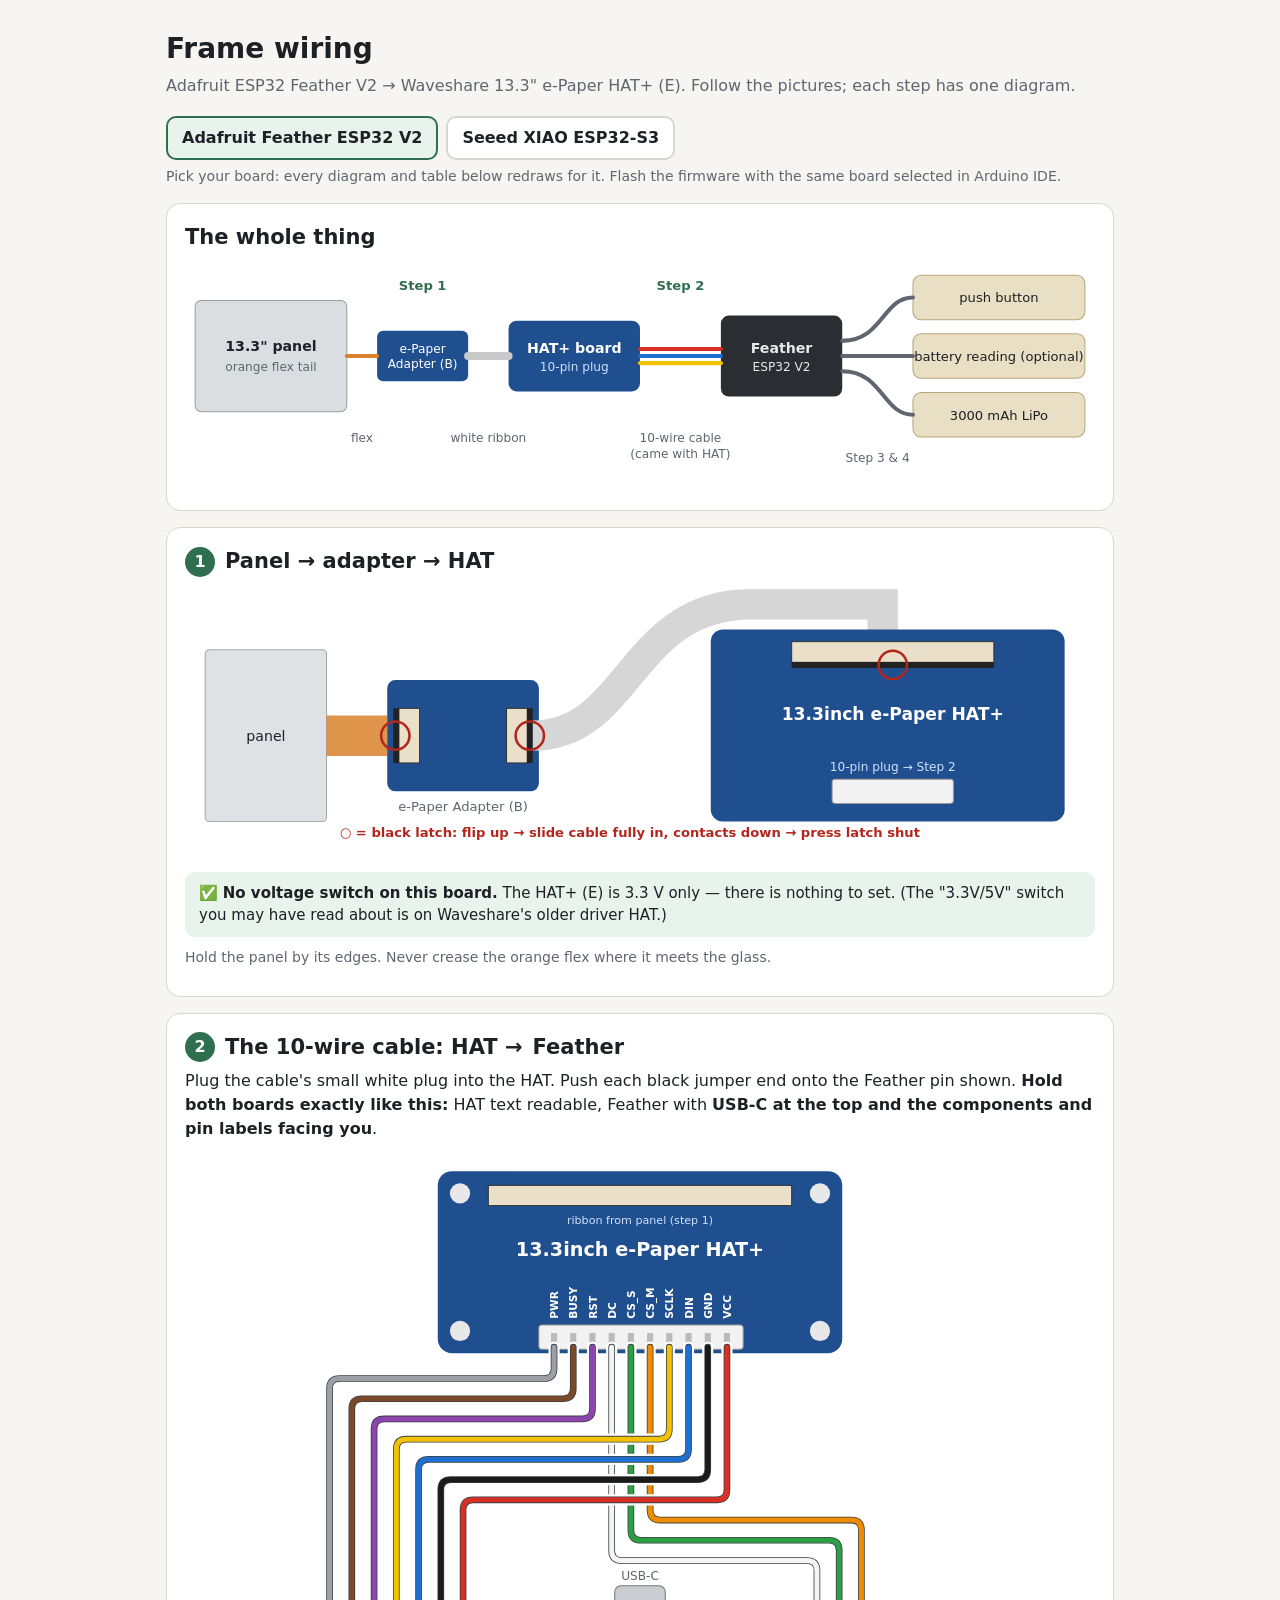
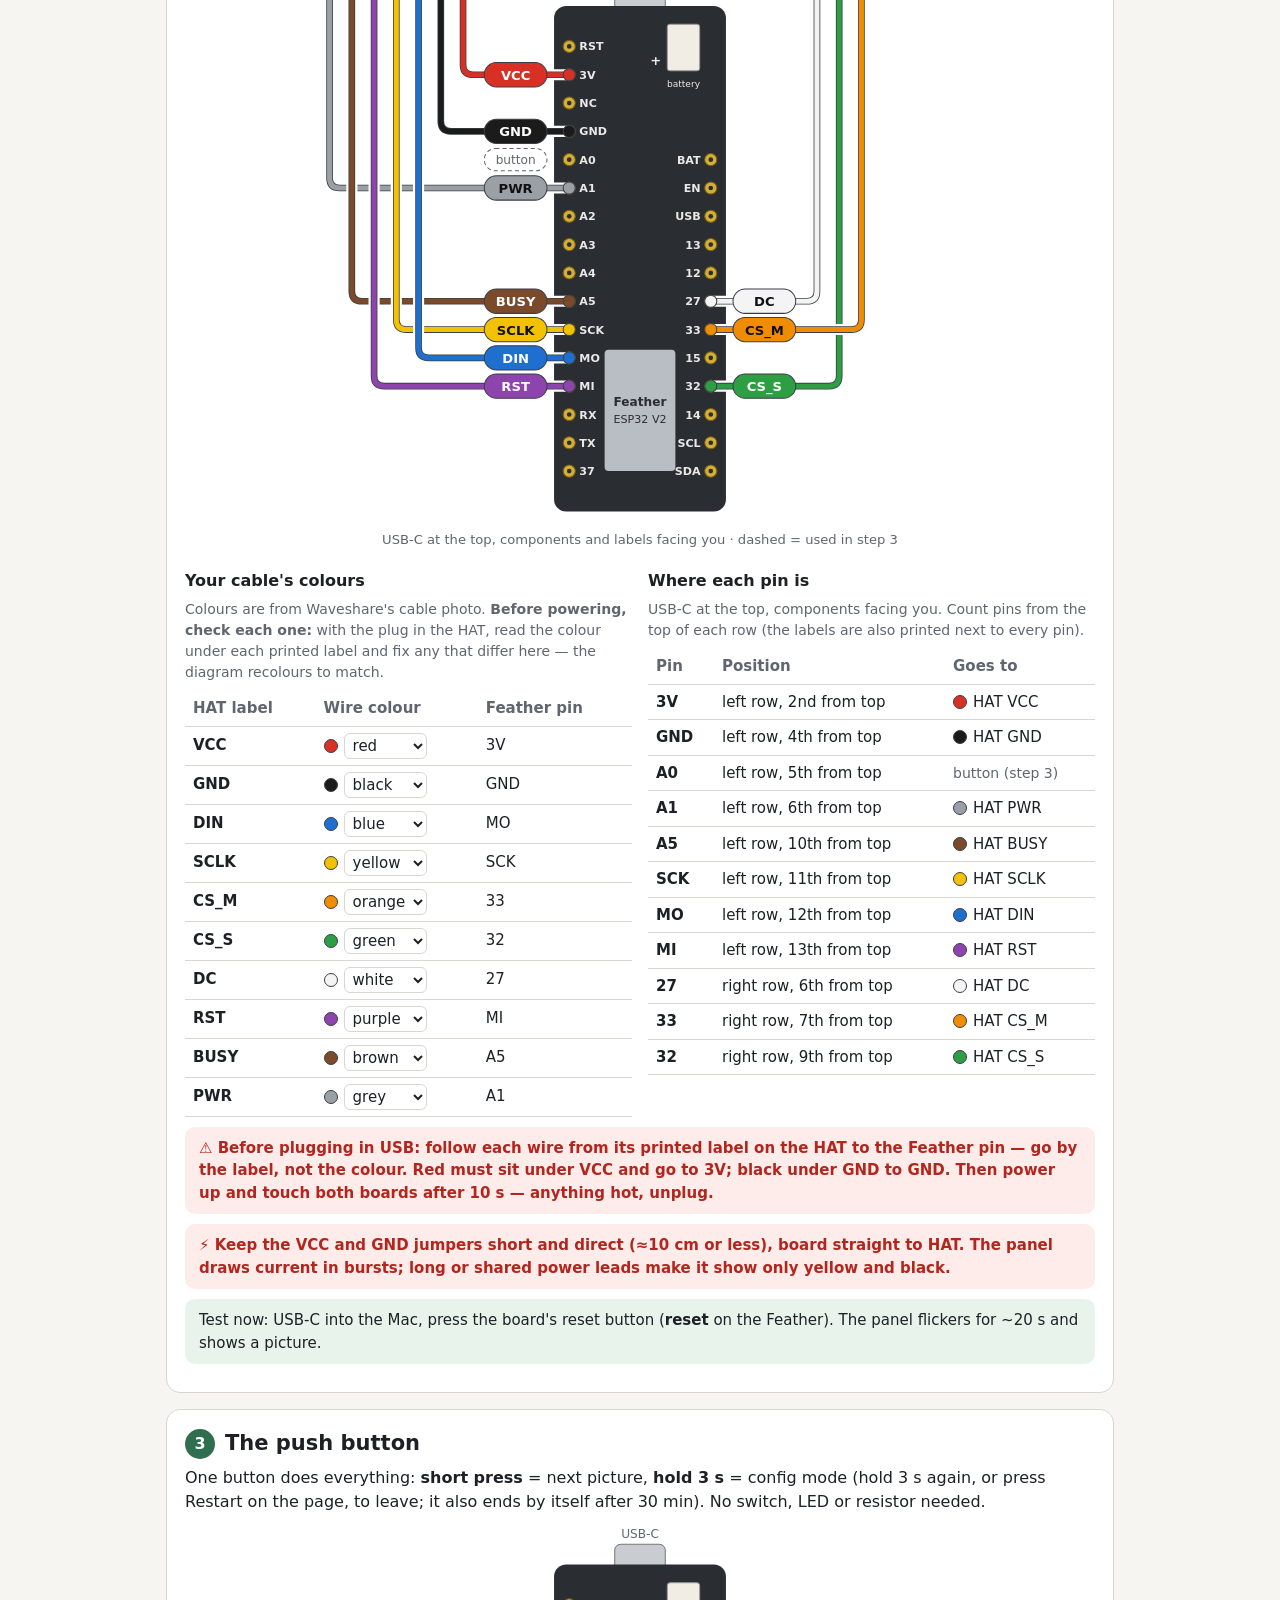
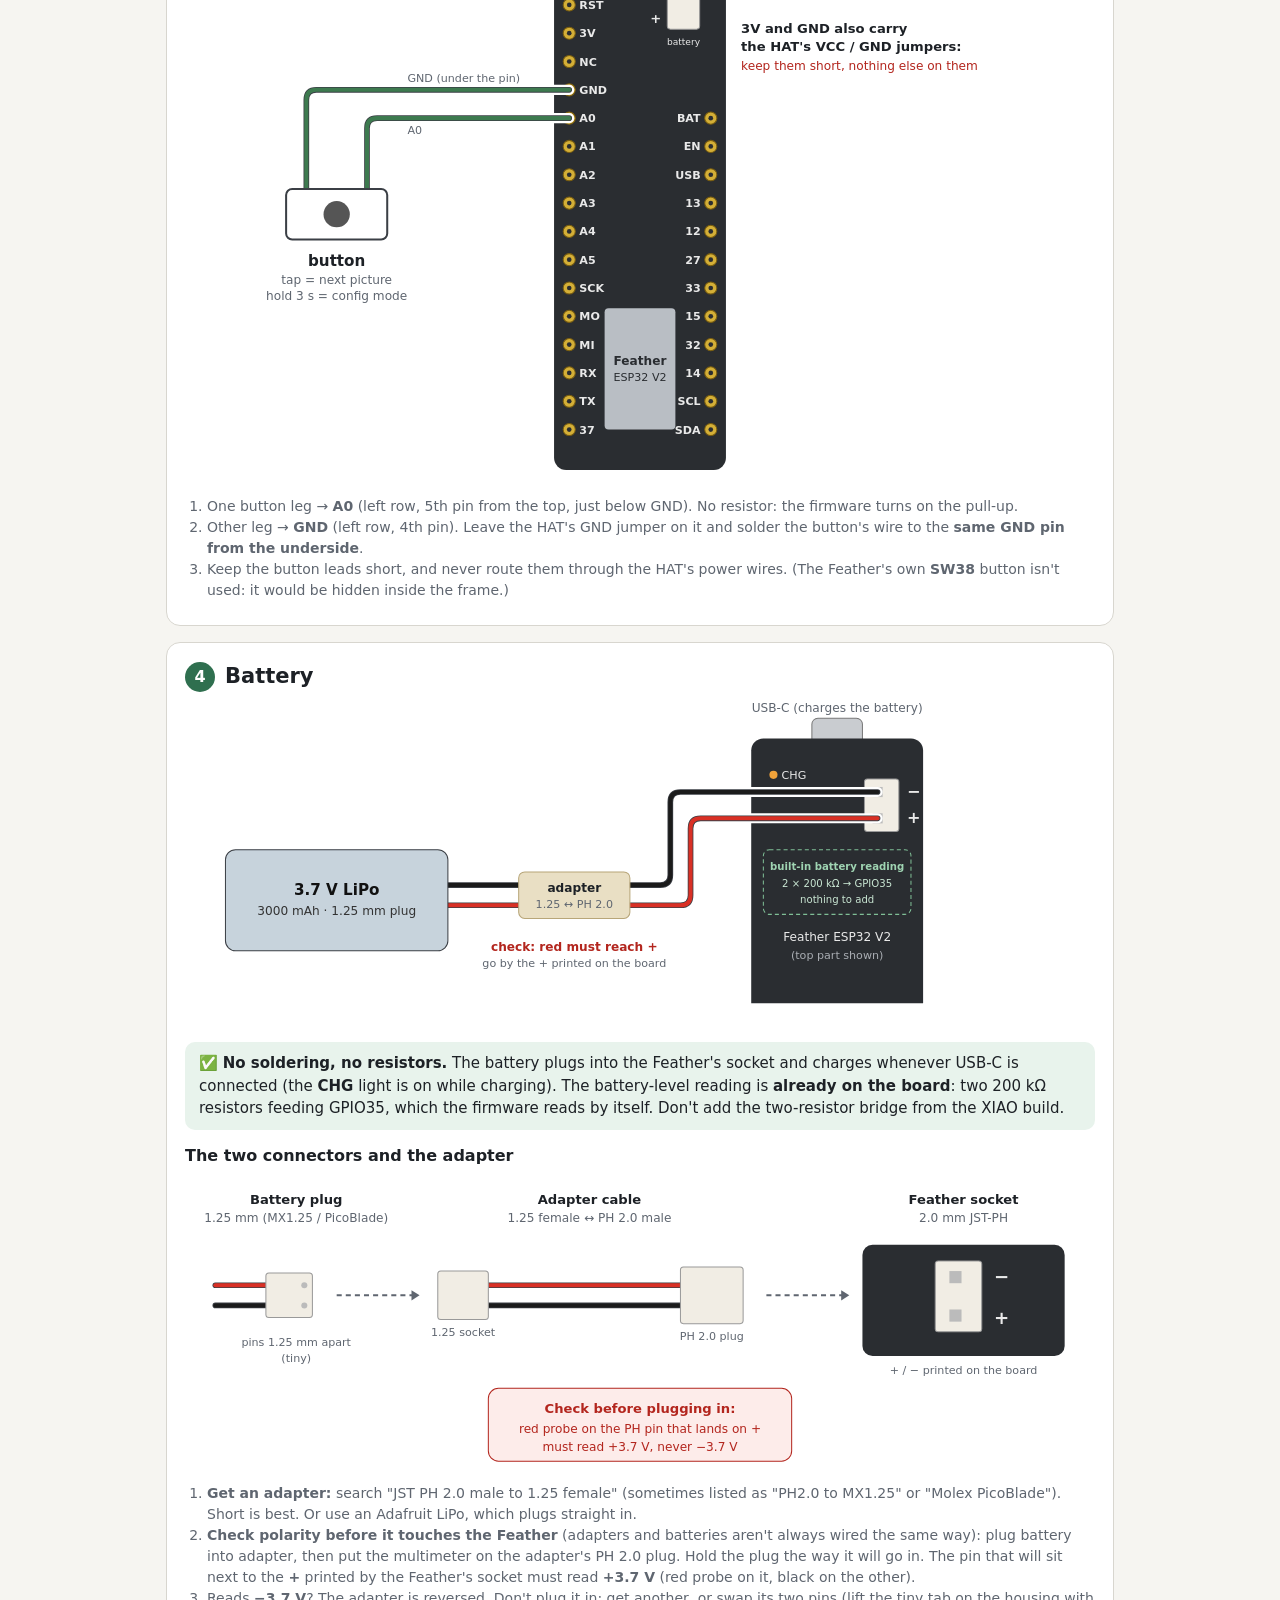
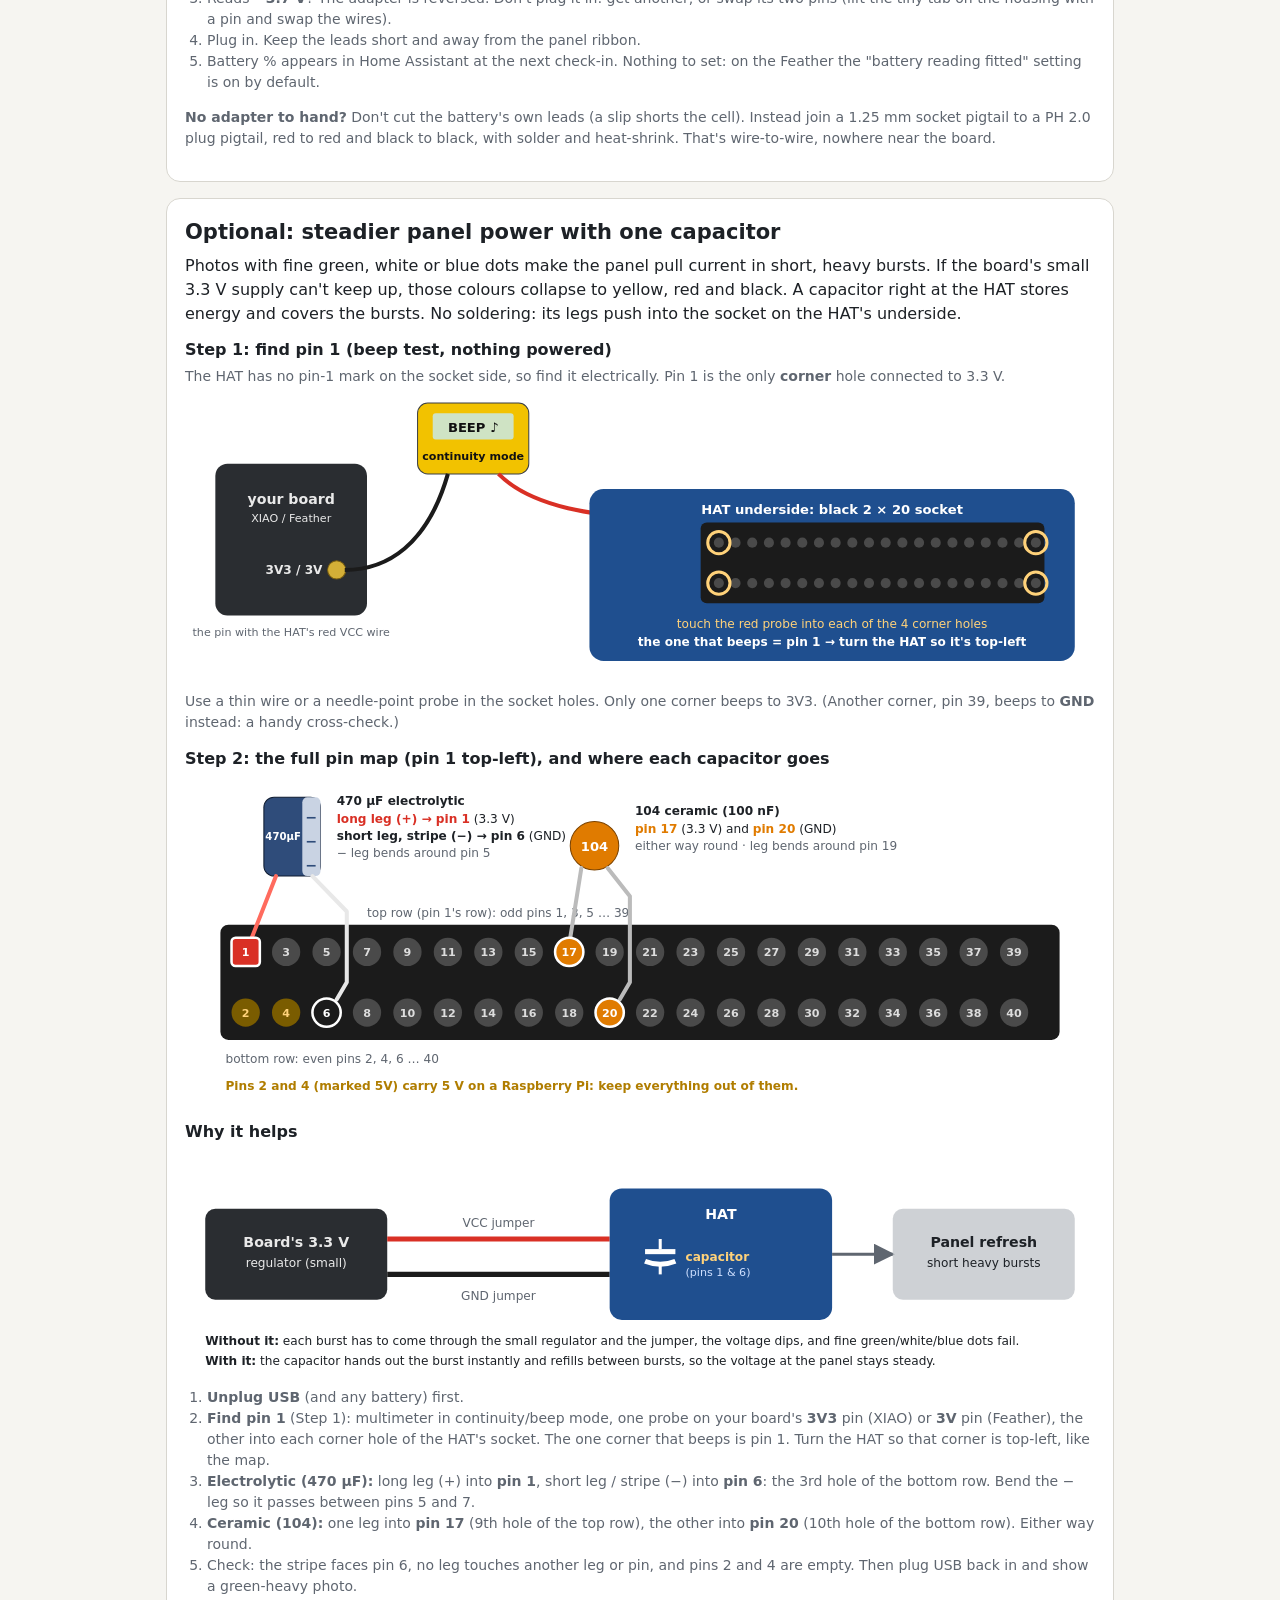
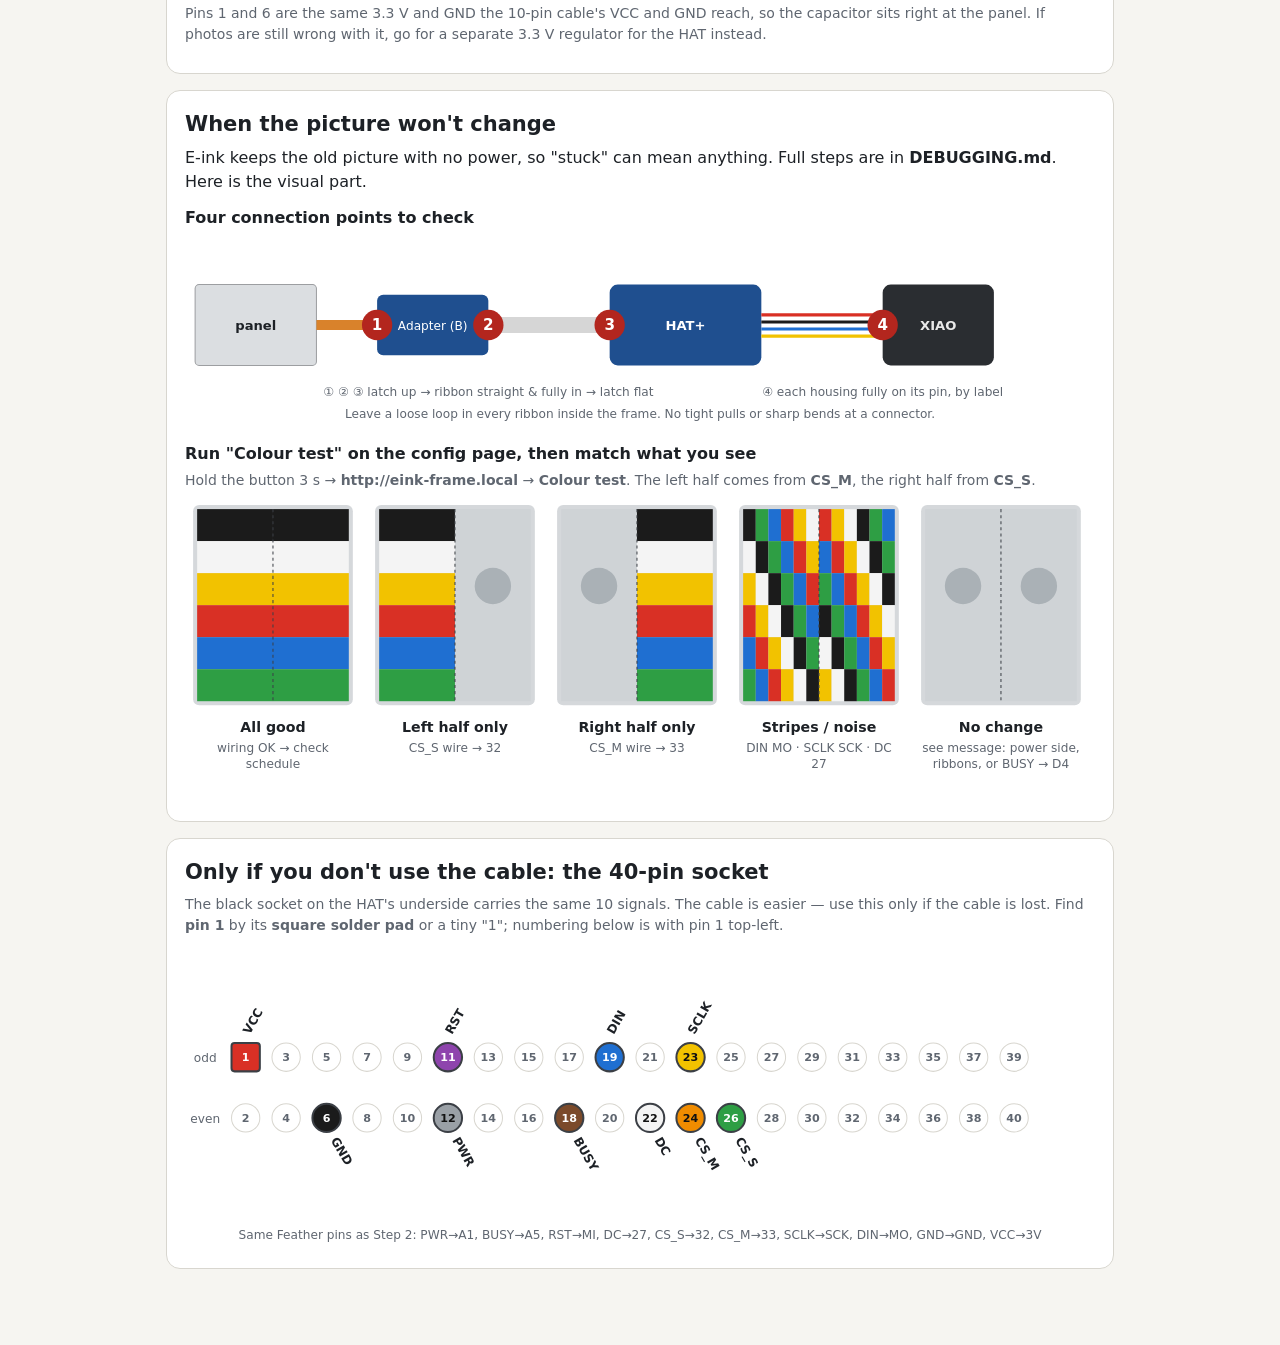
==== commit 58d1fdd1: "Wiring page: find socket pin 1 by beep test; full 40-pin capacitor map The HAT's socket has no pin-1" ====
--- a/wiring.html
+++ b/wiring.html
@@ -246,73 +246,148 @@
 <h2>Optional: steadier panel power with one capacitor</h2>
 <p>Photos with fine green, white or blue dots make the panel pull current in short, heavy bursts. If the board's small 3.3 V supply can't keep up, those colours collapse to yellow, red and black. A capacitor right at the HAT stores energy and covers the bursts. No soldering: its legs push into the socket on the HAT's underside.</p>
 
-<h3 style="font-size:16px;margin:12px 0 4px">Where it goes</h3>
-<svg viewBox="0 0 900 420" role="img" aria-label="Capacitor plugged into pins 1 and 6 of the HAT's 40-pin socket">
-  <!-- HAT underside (zoomed) -->
-  <rect x="20" y="40" width="470" height="365" rx="16" fill="var(--hat)"/>
-  <text x="255" y="30" text-anchor="middle" font-size="14" font-weight="700" fill="var(--text)">HAT underside, zoomed in on the pin-1 end of the socket</text>
-  <rect x="60" y="205" width="410" height="130" rx="6" fill="#1b1b1b"/>
-  <text x="462" y="197" text-anchor="end" font-size="11" fill="#cfe0ff">socket continues to pin 40 →</text>
-  <!-- capacitor standing up from the board -->
-  <rect x="170" y="60" width="70" height="90" rx="12" fill="#2f4c7a" stroke="#0e1b30"/>
-  <rect x="218" y="60" width="22" height="90" rx="6" fill="#c9d3e3"/>
-  <text x="229" y="86" text-anchor="middle" font-size="16" font-weight="700" fill="#2f4c7a">−</text>
-  <text x="229" y="112" text-anchor="middle" font-size="16" font-weight="700" fill="#2f4c7a">−</text>
-  <text x="229" y="138" text-anchor="middle" font-size="16" font-weight="700" fill="#2f4c7a">−</text>
-  <text x="194" y="102" text-anchor="middle" font-size="11" font-weight="700" fill="#fff">1000µF</text>
-  <text x="194" y="118" text-anchor="middle" font-size="10" fill="#dfe6f2">10V</text>
-  <!-- legs: + to pin 1, − bent around pin 5 into pin 6 -->
-  <path d="M184 150 L111 225" stroke="#ff6b5e" stroke-width="5" stroke-linecap="round" fill="none"/>
-  <path d="M228 150 L264 205 L264 262 L243 285" stroke="#e8e8e8" stroke-width="5" stroke-linecap="round" stroke-linejoin="round" fill="none"/>
-  <!-- pins 1..12: odd row top (y 240), even row bottom (y 300) -->
-  <g font-size="12" font-weight="700" text-anchor="middle">
-    <rect x="86" y="226" width="28" height="28" rx="3" fill="#d93025" stroke="#fff" stroke-width="2"/>
-    <text x="100" y="245" fill="#fff">1</text>
-    <circle cx="100" cy="300" r="14" fill="#555"/><text x="100" y="304" fill="#ddd">2</text>
-    <circle cx="165" cy="240" r="14" fill="#555"/><text x="165" y="244" fill="#ddd">3</text>
-    <circle cx="165" cy="300" r="14" fill="#555"/><text x="165" y="304" fill="#ddd">4</text>
-    <circle cx="230" cy="240" r="14" fill="#555"/><text x="230" y="244" fill="#ddd">5</text>
-    <circle cx="230" cy="300" r="15" fill="#1b1b1b" stroke="#fff" stroke-width="3"/><text x="230" y="304" fill="#fff">6</text>
-    <circle cx="295" cy="240" r="14" fill="#555"/><text x="295" y="244" fill="#ddd">7</text>
-    <circle cx="295" cy="300" r="14" fill="#555"/><text x="295" y="304" fill="#ddd">8</text>
-    <circle cx="360" cy="240" r="14" fill="#555"/><text x="360" y="244" fill="#ddd">9</text>
-    <circle cx="360" cy="300" r="14" fill="#555"/><text x="360" y="304" fill="#ddd">10</text>
-    <circle cx="425" cy="240" r="14" fill="#555"/><text x="425" y="244" fill="#ddd">11</text>
-    <circle cx="425" cy="300" r="14" fill="#555"/><text x="425" y="304" fill="#ddd">12</text>
-    <text x="100" y="328" font-size="11" fill="#ffd27a">5V</text>
-    <text x="165" y="328" font-size="11" fill="#ffd27a">5V</text>
-  </g>
-  <!-- labels -->
-  <g font-size="13" font-weight="700" fill="#fff">
-    <text x="34" y="96">+ long leg</text>
-    <text x="34" y="113" font-size="12" font-weight="400" fill="#ffd9d4">into pin 1 (3.3 V)</text>
-    <text x="34" y="130" font-size="11" font-weight="400" fill="#cfe0ff">square pad / "1"</text>
-    <text x="300" y="96">− short leg</text>
-    <text x="300" y="113" font-size="12" font-weight="400" fill="#e8e8e8">stripe side, bent around</text>
-    <text x="300" y="130" font-size="12" font-weight="400" fill="#e8e8e8">pin 5 into pin 6 (GND)</text>
-  </g>
-  <text x="34" y="365" font-size="12" fill="#ffd27a">Pins 2 and 4 carry 5 V on a Raspberry Pi: leave them empty.</text>
-  <text x="34" y="385" font-size="12" fill="#cfe0ff">Pin 6 = 3rd pin of the other row, counting from the pin-1 end.</text>
-
-  <!-- right: capacitor close-up -->
-  <text x="690" y="30" text-anchor="middle" font-size="14" font-weight="700" fill="var(--text)">The capacitor</text>
-  <rect x="620" y="55" width="110" height="150" rx="16" fill="#2f4c7a" stroke="var(--edge)"/>
-  <rect x="698" y="55" width="32" height="150" rx="8" fill="#c9d3e3"/>
-  <text x="714" y="95" text-anchor="middle" font-size="20" font-weight="700" fill="#2f4c7a">−</text>
-  <text x="714" y="135" text-anchor="middle" font-size="20" font-weight="700" fill="#2f4c7a">−</text>
-  <text x="714" y="175" text-anchor="middle" font-size="20" font-weight="700" fill="#2f4c7a">−</text>
-  <text x="658" y="125" text-anchor="middle" font-size="14" font-weight="700" fill="#fff">1000µF</text>
-  <text x="658" y="145" text-anchor="middle" font-size="12" fill="#dfe6f2">10V</text>
-  <path d="M650 205 V330" stroke="#bbb" stroke-width="5"/>
-  <path d="M705 205 V285" stroke="#bbb" stroke-width="5"/>
-  <g font-size="13">
-    <text x="560" y="345" font-weight="700" fill="var(--text)">long leg = +</text>
-    <text x="560" y="362" fill="var(--muted)">→ pin 1 (3.3 V)</text>
-    <text x="720" y="300" font-weight="700" fill="var(--text)">short leg = −</text>
-    <text x="720" y="317" fill="var(--muted)">stripe side</text>
-    <text x="720" y="334" fill="var(--muted)">→ pin 6 (GND)</text>
-  </g>
-  <text x="690" y="395" text-anchor="middle" font-size="12" fill="var(--muted)">470–1000 µF electrolytic, rated 6.3 V or more</text>
+<h3 style="font-size:16px;margin:12px 0 4px">Step 1: find pin 1 (beep test, nothing powered)</h3>
+<p class="small" style="margin:0 0 6px">The HAT has no pin-1 mark on the socket side, so find it electrically. Pin 1 is the only <b>corner</b> hole connected to 3.3 V.</p>
+<svg viewBox="0 0 900 290" role="img" aria-label="Beep test from the board's 3.3 V pin to the four corner holes of the HAT socket">
+  <!-- board with its 3V3 pin -->
+  <rect x="30" y="70" width="150" height="150" rx="12" fill="var(--pcb)"/>
+  <text x="105" y="110" text-anchor="middle" font-size="14" font-weight="700" fill="var(--pcbtext)">your board</text>
+  <text x="105" y="128" text-anchor="middle" font-size="11" fill="var(--pcbtext)">XIAO / Feather</text>
+  <circle cx="150" cy="175" r="9" fill="#d4af37" stroke="#7a5e10"/>
+  <text x="136" y="179" text-anchor="end" font-size="12" font-weight="700" fill="var(--pcbtext)">3V3 / 3V</text>
+  <text x="105" y="240" text-anchor="middle" font-size="11" fill="var(--muted)">the pin with the HAT's red VCC wire</text>
+  <!-- multimeter -->
+  <rect x="230" y="10" width="110" height="70" rx="10" fill="#f2c200" stroke="var(--edge)"/>
+  <rect x="245" y="20" width="80" height="26" rx="3" fill="#cfe3c4"/>
+  <text x="285" y="39" text-anchor="middle" font-size="13" font-weight="700" fill="#111">BEEP ♪</text>
+  <text x="285" y="66" text-anchor="middle" font-size="11" font-weight="700" fill="#111">continuity mode</text>
+  <path d="M260 80 C240 150 200 175 158 175" stroke="#1b1b1b" stroke-width="4" fill="none"/>
+  <path d="M310 80 C360 130 470 120 518 133" stroke="#d93025" stroke-width="4" fill="none"/>
+  <!-- HAT underside with socket -->
+  <rect x="400" y="95" width="480" height="170" rx="14" fill="var(--hat)"/>
+  <text x="640" y="120" text-anchor="middle" font-size="13" font-weight="700" fill="#fff">HAT underside: black 2 × 20 socket</text>
+  <rect x="510" y="128" width="340" height="80" rx="6" fill="#1b1b1b"/>
+  <g fill="#4a4a4a"><circle cx="528.0" cy="148" r="5"/><circle cx="528.0" cy="188" r="5"/><circle cx="544.5" cy="148" r="5"/><circle cx="544.5" cy="188" r="5"/><circle cx="561.0" cy="148" r="5"/><circle cx="561.0" cy="188" r="5"/><circle cx="577.5" cy="148" r="5"/><circle cx="577.5" cy="188" r="5"/><circle cx="594.0" cy="148" r="5"/><circle cx="594.0" cy="188" r="5"/><circle cx="610.5" cy="148" r="5"/><circle cx="610.5" cy="188" r="5"/><circle cx="627.0" cy="148" r="5"/><circle cx="627.0" cy="188" r="5"/><circle cx="643.5" cy="148" r="5"/><circle cx="643.5" cy="188" r="5"/><circle cx="660.0" cy="148" r="5"/><circle cx="660.0" cy="188" r="5"/><circle cx="676.5" cy="148" r="5"/><circle cx="676.5" cy="188" r="5"/><circle cx="693.0" cy="148" r="5"/><circle cx="693.0" cy="188" r="5"/><circle cx="709.5" cy="148" r="5"/><circle cx="709.5" cy="188" r="5"/><circle cx="726.0" cy="148" r="5"/><circle cx="726.0" cy="188" r="5"/><circle cx="742.5" cy="148" r="5"/><circle cx="742.5" cy="188" r="5"/><circle cx="759.0" cy="148" r="5"/><circle cx="759.0" cy="188" r="5"/><circle cx="775.5" cy="148" r="5"/><circle cx="775.5" cy="188" r="5"/><circle cx="792.0" cy="148" r="5"/><circle cx="792.0" cy="188" r="5"/><circle cx="808.5" cy="148" r="5"/><circle cx="808.5" cy="188" r="5"/><circle cx="825.0" cy="148" r="5"/><circle cx="825.0" cy="188" r="5"/><circle cx="841.5" cy="148" r="5"/><circle cx="841.5" cy="188" r="5"/></g>
+  <g fill="none" stroke="#ffd27a" stroke-width="3">
+    <circle cx="528" cy="148" r="11"/><circle cx="528" cy="188" r="11"/>
+    <circle cx="841.5" cy="148" r="11"/><circle cx="841.5" cy="188" r="11"/>
+  </g>
+  <text x="640" y="232" text-anchor="middle" font-size="12" fill="#ffd27a">touch the red probe into each of the 4 corner holes</text>
+  <text x="640" y="250" text-anchor="middle" font-size="12" font-weight="700" fill="#fff">the one that beeps = pin 1 → turn the HAT so it's top-left</text>
+</svg>
+<p class="small">Use a thin wire or a needle-point probe in the socket holes. Only one corner beeps to 3V3. (Another corner, pin 39, beeps to <b>GND</b> instead: a handy cross-check.)</p>
+
+<h3 style="font-size:16px;margin:14px 0 4px">Step 2: the full pin map (pin 1 top-left), and where each capacitor goes</h3>
+<svg viewBox="0 0 900 330" role="img" aria-label="All 40 socket pins numbered, with the capacitors in pins 1 and 6, and 17 and 20">
+  <rect x="35" y="148" width="830" height="114" rx="8" fill="#1b1b1b"/>
+  <text x="180" y="140" font-size="12" fill="var(--muted)">top row (pin 1's row): odd pins 1, 3, 5 … 39</text>
+  <text x="40" y="285" font-size="12" fill="var(--muted)">bottom row: even pins 2, 4, 6 … 40</text>
+  <!-- electrolytic in 1 (+) and 6 (-) -->
+  <rect x="78" y="22" width="56" height="78" rx="10" fill="#2f4c7a" stroke="#0e1b30"/>
+  <rect x="116" y="22" width="18" height="78" rx="5" fill="#c9d3e3"/>
+  <text x="125" y="46" text-anchor="middle" font-size="14" font-weight="700" fill="#2f4c7a">−</text>
+  <text x="125" y="70" text-anchor="middle" font-size="14" font-weight="700" fill="#2f4c7a">−</text>
+  <text x="125" y="94" text-anchor="middle" font-size="14" font-weight="700" fill="#2f4c7a">−</text>
+  <text x="97" y="64" text-anchor="middle" font-size="10" font-weight="700" fill="#fff">470µF</text>
+  <path d="M90 100 L66 161" stroke="#ff6b5e" stroke-width="4" stroke-linecap="round" fill="none"/>
+  <path d="M126 100 L160 135 L160 205 L150 222" stroke="#e8e8e8" stroke-width="4" stroke-linecap="round" stroke-linejoin="round" fill="none"/>
+  <!-- ceramic 104 in 17 and 20 -->
+  <circle cx="405" cy="70" r="24" fill="#e07b00" stroke="#7a4200"/>
+  <text x="405" y="75" text-anchor="middle" font-size="13" font-weight="700" fill="#fff">104</text>
+  <path d="M392 92 L381 161" stroke="#bbb" stroke-width="4" stroke-linecap="round" fill="none"/>
+  <path d="M418 92 L440 120 L440 205 L430 222" stroke="#bbb" stroke-width="4" stroke-linecap="round" stroke-linejoin="round" fill="none"/>
+  <!-- pins -->
+  <rect x="46" y="161" width="28" height="28" rx="4" fill="#d93025" stroke="#fff" stroke-width="2.5"/>
+    <text x="60" y="179" text-anchor="middle" font-size="11" font-weight="700" fill="#fff">1</text>
+    <circle cx="60" cy="235" r="14" fill="#7a5c00"/>
+    <text x="60" y="239" text-anchor="middle" font-size="11" font-weight="700" fill="#ffd27a">2</text>
+    <circle cx="100" cy="175" r="14" fill="#4a4a4a"/>
+    <text x="100" y="179" text-anchor="middle" font-size="11" font-weight="700" fill="#ddd">3</text>
+    <circle cx="100" cy="235" r="14" fill="#7a5c00"/>
+    <text x="100" y="239" text-anchor="middle" font-size="11" font-weight="700" fill="#ffd27a">4</text>
+    <circle cx="140" cy="175" r="14" fill="#4a4a4a"/>
+    <text x="140" y="179" text-anchor="middle" font-size="11" font-weight="700" fill="#ddd">5</text>
+    <circle cx="140" cy="235" r="14" fill="#1b1b1b" stroke="#fff" stroke-width="2.5"/>
+    <text x="140" y="239" text-anchor="middle" font-size="11" font-weight="700" fill="#fff">6</text>
+    <circle cx="180" cy="175" r="14" fill="#4a4a4a"/>
+    <text x="180" y="179" text-anchor="middle" font-size="11" font-weight="700" fill="#ddd">7</text>
+    <circle cx="180" cy="235" r="14" fill="#4a4a4a"/>
+    <text x="180" y="239" text-anchor="middle" font-size="11" font-weight="700" fill="#ddd">8</text>
+    <circle cx="220" cy="175" r="14" fill="#4a4a4a"/>
+    <text x="220" y="179" text-anchor="middle" font-size="11" font-weight="700" fill="#ddd">9</text>
+    <circle cx="220" cy="235" r="14" fill="#4a4a4a"/>
+    <text x="220" y="239" text-anchor="middle" font-size="11" font-weight="700" fill="#ddd">10</text>
+    <circle cx="260" cy="175" r="14" fill="#4a4a4a"/>
+    <text x="260" y="179" text-anchor="middle" font-size="11" font-weight="700" fill="#ddd">11</text>
+    <circle cx="260" cy="235" r="14" fill="#4a4a4a"/>
+    <text x="260" y="239" text-anchor="middle" font-size="11" font-weight="700" fill="#ddd">12</text>
+    <circle cx="300" cy="175" r="14" fill="#4a4a4a"/>
+    <text x="300" y="179" text-anchor="middle" font-size="11" font-weight="700" fill="#ddd">13</text>
+    <circle cx="300" cy="235" r="14" fill="#4a4a4a"/>
+    <text x="300" y="239" text-anchor="middle" font-size="11" font-weight="700" fill="#ddd">14</text>
+    <circle cx="340" cy="175" r="14" fill="#4a4a4a"/>
+    <text x="340" y="179" text-anchor="middle" font-size="11" font-weight="700" fill="#ddd">15</text>
+    <circle cx="340" cy="235" r="14" fill="#4a4a4a"/>
+    <text x="340" y="239" text-anchor="middle" font-size="11" font-weight="700" fill="#ddd">16</text>
+    <circle cx="380" cy="175" r="14" fill="#e07b00" stroke="#fff" stroke-width="2.5"/>
+    <text x="380" y="179" text-anchor="middle" font-size="11" font-weight="700" fill="#fff">17</text>
+    <circle cx="380" cy="235" r="14" fill="#4a4a4a"/>
+    <text x="380" y="239" text-anchor="middle" font-size="11" font-weight="700" fill="#ddd">18</text>
+    <circle cx="420" cy="175" r="14" fill="#4a4a4a"/>
+    <text x="420" y="179" text-anchor="middle" font-size="11" font-weight="700" fill="#ddd">19</text>
+    <circle cx="420" cy="235" r="14" fill="#e07b00" stroke="#fff" stroke-width="2.5"/>
+    <text x="420" y="239" text-anchor="middle" font-size="11" font-weight="700" fill="#fff">20</text>
+    <circle cx="460" cy="175" r="14" fill="#4a4a4a"/>
+    <text x="460" y="179" text-anchor="middle" font-size="11" font-weight="700" fill="#ddd">21</text>
+    <circle cx="460" cy="235" r="14" fill="#4a4a4a"/>
+    <text x="460" y="239" text-anchor="middle" font-size="11" font-weight="700" fill="#ddd">22</text>
+    <circle cx="500" cy="175" r="14" fill="#4a4a4a"/>
+    <text x="500" y="179" text-anchor="middle" font-size="11" font-weight="700" fill="#ddd">23</text>
+    <circle cx="500" cy="235" r="14" fill="#4a4a4a"/>
+    <text x="500" y="239" text-anchor="middle" font-size="11" font-weight="700" fill="#ddd">24</text>
+    <circle cx="540" cy="175" r="14" fill="#4a4a4a"/>
+    <text x="540" y="179" text-anchor="middle" font-size="11" font-weight="700" fill="#ddd">25</text>
+    <circle cx="540" cy="235" r="14" fill="#4a4a4a"/>
+    <text x="540" y="239" text-anchor="middle" font-size="11" font-weight="700" fill="#ddd">26</text>
+    <circle cx="580" cy="175" r="14" fill="#4a4a4a"/>
+    <text x="580" y="179" text-anchor="middle" font-size="11" font-weight="700" fill="#ddd">27</text>
+    <circle cx="580" cy="235" r="14" fill="#4a4a4a"/>
+    <text x="580" y="239" text-anchor="middle" font-size="11" font-weight="700" fill="#ddd">28</text>
+    <circle cx="620" cy="175" r="14" fill="#4a4a4a"/>
+    <text x="620" y="179" text-anchor="middle" font-size="11" font-weight="700" fill="#ddd">29</text>
+    <circle cx="620" cy="235" r="14" fill="#4a4a4a"/>
+    <text x="620" y="239" text-anchor="middle" font-size="11" font-weight="700" fill="#ddd">30</text>
+    <circle cx="660" cy="175" r="14" fill="#4a4a4a"/>
+    <text x="660" y="179" text-anchor="middle" font-size="11" font-weight="700" fill="#ddd">31</text>
+    <circle cx="660" cy="235" r="14" fill="#4a4a4a"/>
+    <text x="660" y="239" text-anchor="middle" font-size="11" font-weight="700" fill="#ddd">32</text>
+    <circle cx="700" cy="175" r="14" fill="#4a4a4a"/>
+    <text x="700" y="179" text-anchor="middle" font-size="11" font-weight="700" fill="#ddd">33</text>
+    <circle cx="700" cy="235" r="14" fill="#4a4a4a"/>
+    <text x="700" y="239" text-anchor="middle" font-size="11" font-weight="700" fill="#ddd">34</text>
+    <circle cx="740" cy="175" r="14" fill="#4a4a4a"/>
+    <text x="740" y="179" text-anchor="middle" font-size="11" font-weight="700" fill="#ddd">35</text>
+    <circle cx="740" cy="235" r="14" fill="#4a4a4a"/>
+    <text x="740" y="239" text-anchor="middle" font-size="11" font-weight="700" fill="#ddd">36</text>
+    <circle cx="780" cy="175" r="14" fill="#4a4a4a"/>
+    <text x="780" y="179" text-anchor="middle" font-size="11" font-weight="700" fill="#ddd">37</text>
+    <circle cx="780" cy="235" r="14" fill="#4a4a4a"/>
+    <text x="780" y="239" text-anchor="middle" font-size="11" font-weight="700" fill="#ddd">38</text>
+    <circle cx="820" cy="175" r="14" fill="#4a4a4a"/>
+    <text x="820" y="179" text-anchor="middle" font-size="11" font-weight="700" fill="#ddd">39</text>
+    <circle cx="820" cy="235" r="14" fill="#4a4a4a"/>
+    <text x="820" y="239" text-anchor="middle" font-size="11" font-weight="700" fill="#ddd">40</text>
+  <!-- legend -->
+  <g font-size="12">
+    <text x="150" y="30" font-weight="700" fill="var(--text)">470 µF electrolytic</text>
+    <text x="150" y="47" fill="var(--text)"><tspan fill="#d93025" font-weight="700">long leg (+) → pin 1</tspan> (3.3 V)</text>
+    <text x="150" y="64" fill="var(--text)"><tspan font-weight="700">short leg, stripe (−) → pin 6</tspan> (GND)</text>
+    <text x="150" y="81" fill="var(--muted)">− leg bends around pin 5</text>
+    <text x="445" y="40" font-weight="700" fill="var(--text)">104 ceramic (100 nF)</text>
+    <text x="445" y="57" fill="var(--text)"><tspan fill="#e07b00" font-weight="700">pin 17</tspan> (3.3 V) and <tspan fill="#e07b00" font-weight="700">pin 20</tspan> (GND)</text>
+    <text x="445" y="74" fill="var(--muted)">either way round · leg bends around pin 19</text>
+    <text x="40" y="312" fill="#b07d00" font-weight="700">Pins 2 and 4 (marked 5V) carry 5 V on a Raspberry Pi: keep everything out of them.</text>
+  </g>
 </svg>
 
 <h3 style="font-size:16px;margin:12px 0 4px">Why it helps</h3>
@@ -346,10 +421,10 @@
 
 <ol class="small">
 <li><b>Unplug USB</b> (and any battery) first.</li>
-<li>Find <b>pin 1</b> on the HAT's underside socket: the end with a square pad or a printed "1". Pin 6 is the <b>third</b> pin along the <b>other</b> row from that end.</li>
-<li>Bend the legs so they reach: <b>long leg (+) into pin 1</b>, <b>short leg / stripe side (−) into pin 6</b>. Push them in firmly; they should hold by themselves. Leave pins 2 and 4 empty.</li>
-<li>Check twice that the stripe faces pin 6. A reversed electrolytic capacitor can bulge or pop.</li>
-<li>Plug USB back in and show a green-heavy photo. Optional extra: a 10 µF ceramic capacitor (either way round) in pins 17 (3.3 V) and 20 (GND) helps a little more.</li>
+<li><b>Find pin 1</b> (Step 1): multimeter in continuity/beep mode, one probe on your board's <b>3V3</b> pin (XIAO) or <b>3V</b> pin (Feather), the other into each corner hole of the HAT's socket. The one corner that beeps is pin 1. Turn the HAT so that corner is top-left, like the map.</li>
+<li><b>Electrolytic (470 µF):</b> long leg (+) into <b>pin 1</b>, short leg / stripe (−) into <b>pin 6</b>: the 3rd hole of the bottom row. Bend the − leg so it passes between pins 5 and 7.</li>
+<li><b>Ceramic (104):</b> one leg into <b>pin 17</b> (9th hole of the top row), the other into <b>pin 20</b> (10th hole of the bottom row). Either way round.</li>
+<li>Check: the stripe faces pin 6, no leg touches another leg or pin, and pins 2 and 4 are empty. Then plug USB back in and show a green-heavy photo.</li>
 </ol>
 <p class="small">Pins 1 and 6 are the same 3.3 V and GND the 10-pin cable's VCC and GND reach, so the capacitor sits right at the panel. If photos are still wrong with it, go for a separate 3.3 V regulator for the HAT instead.</p>
 </section>
